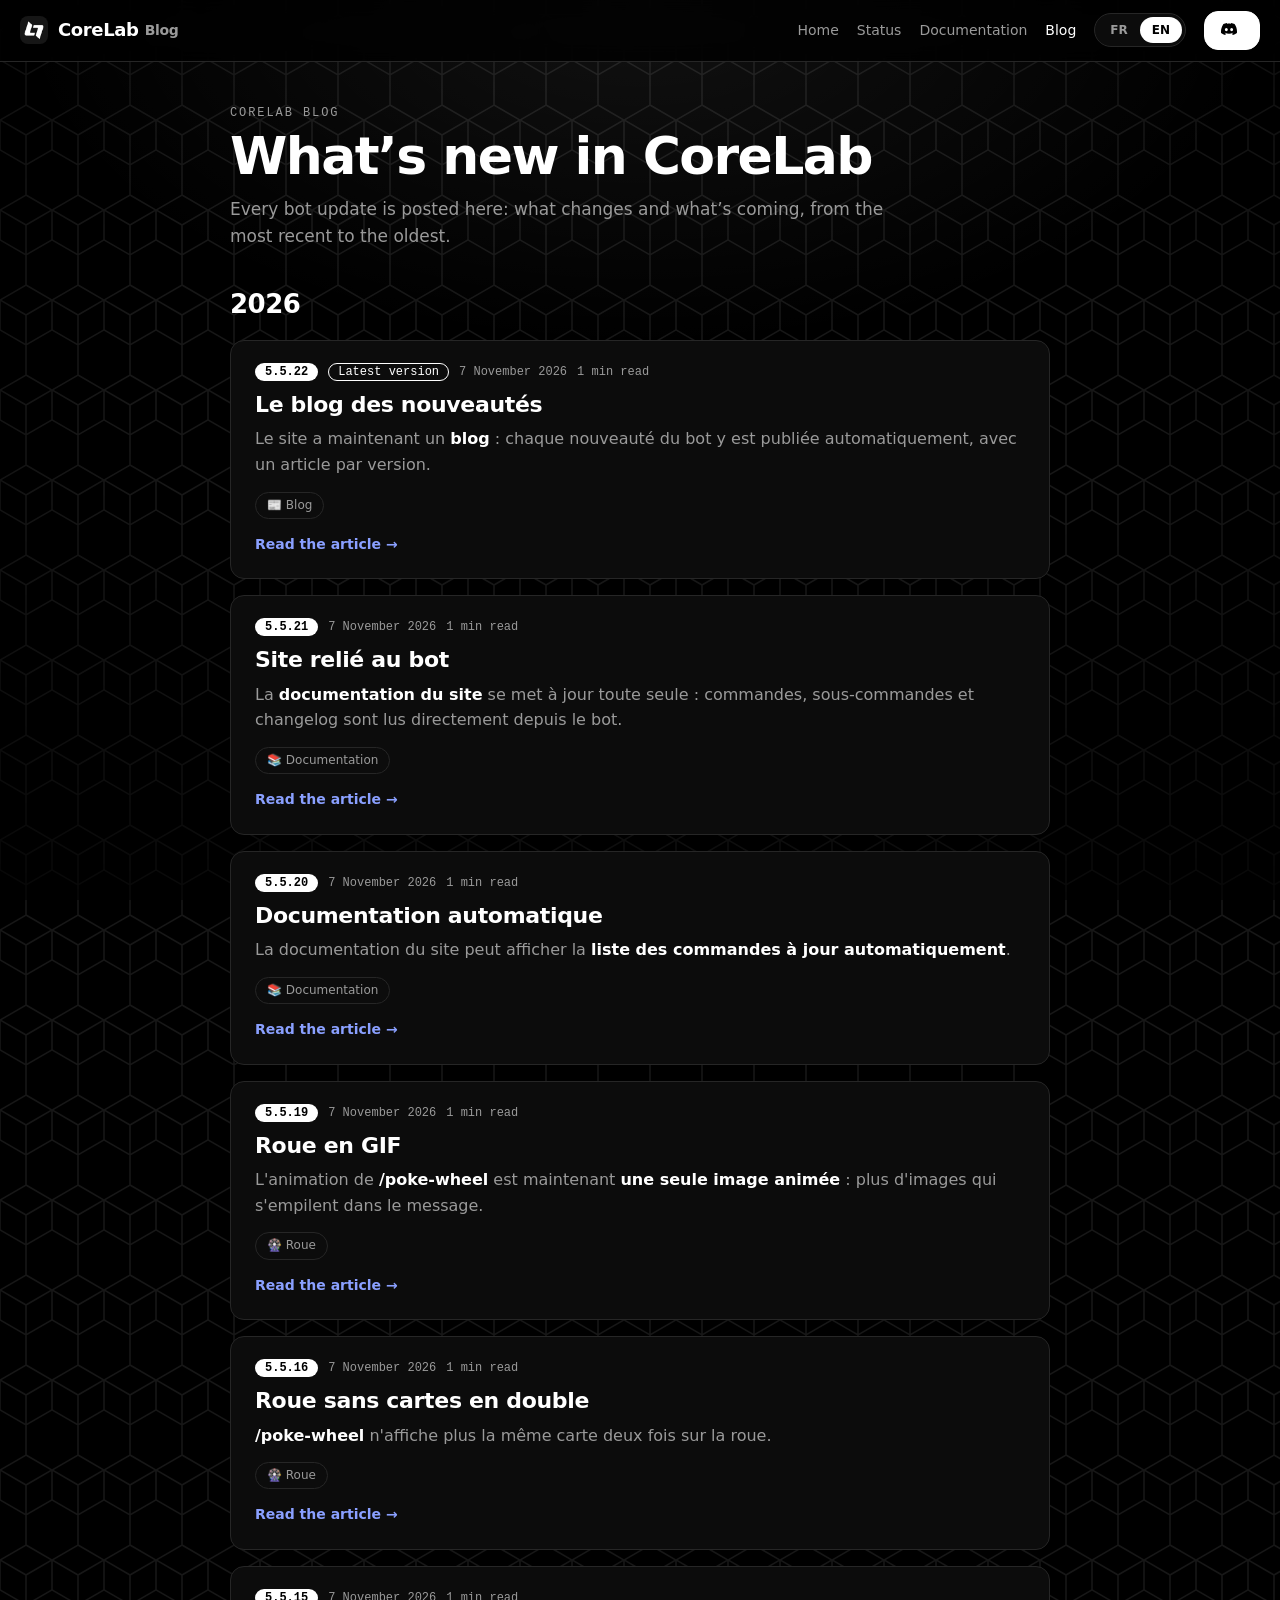
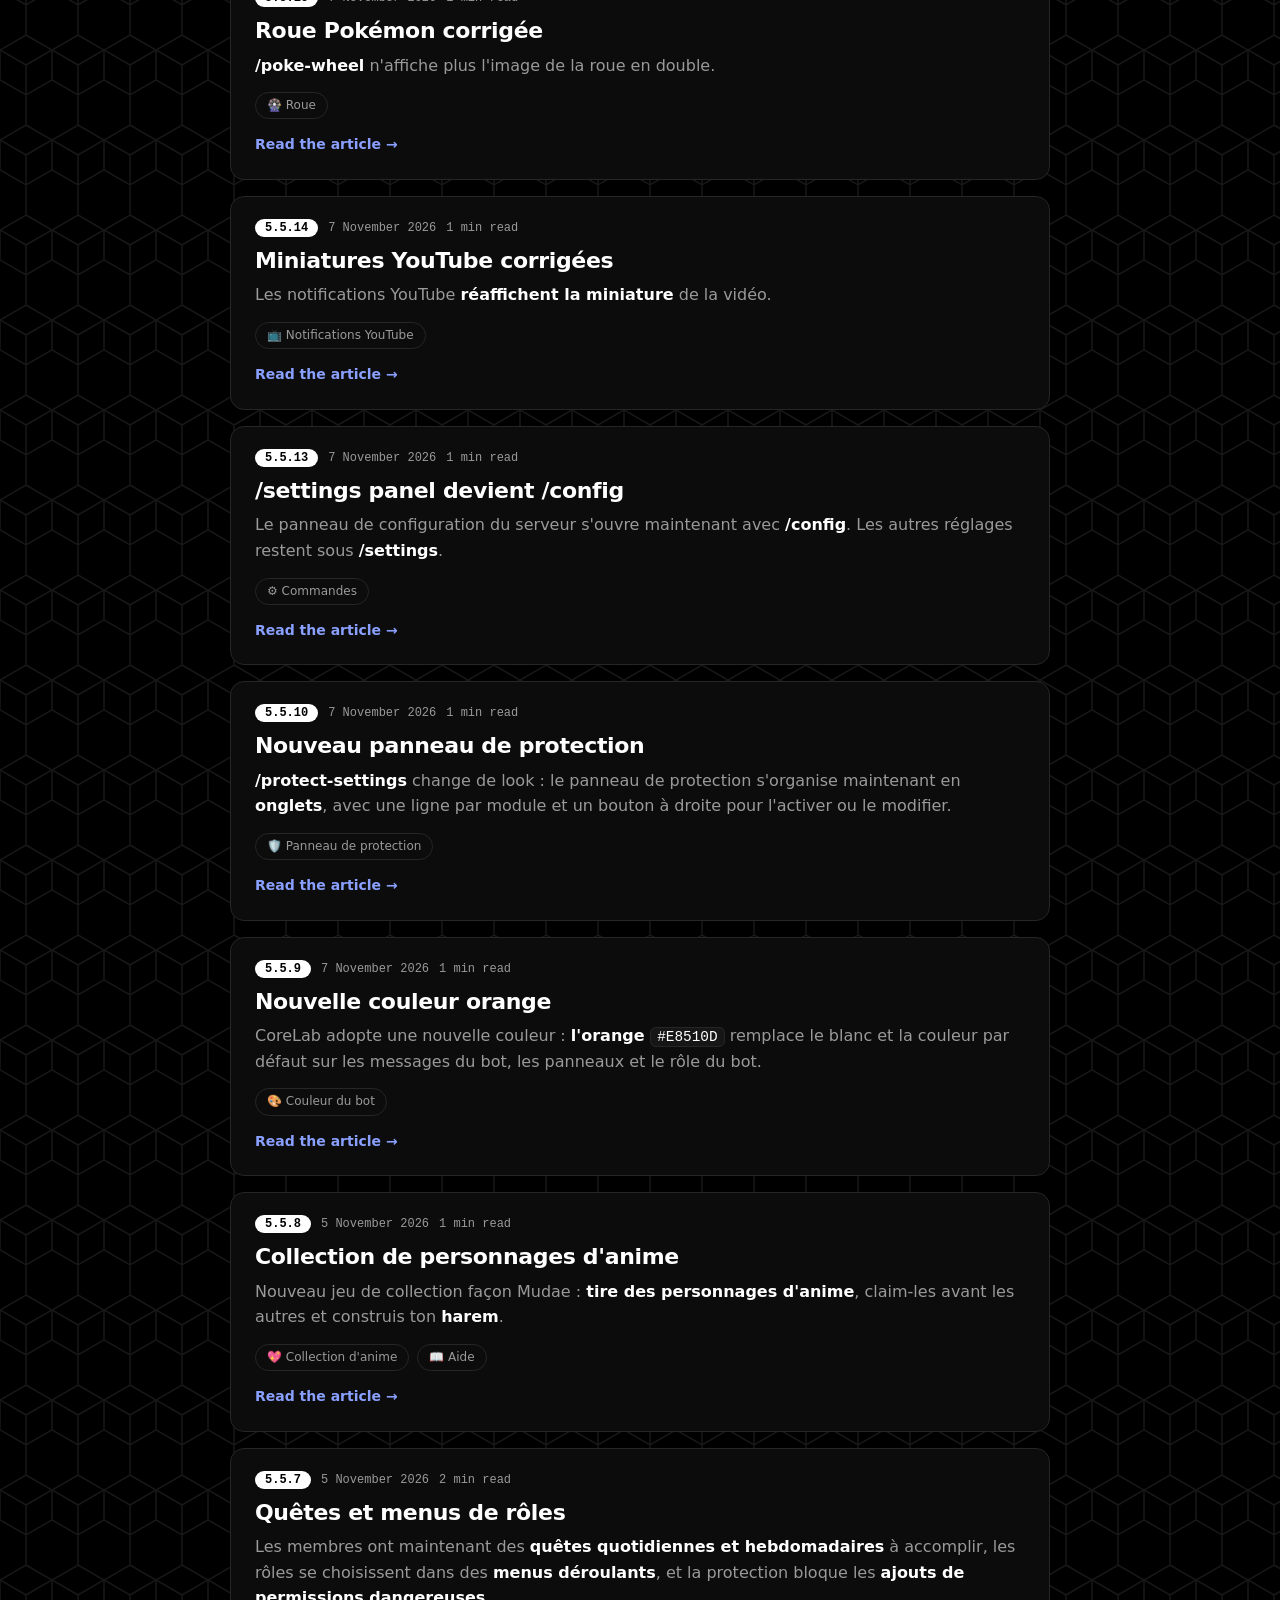
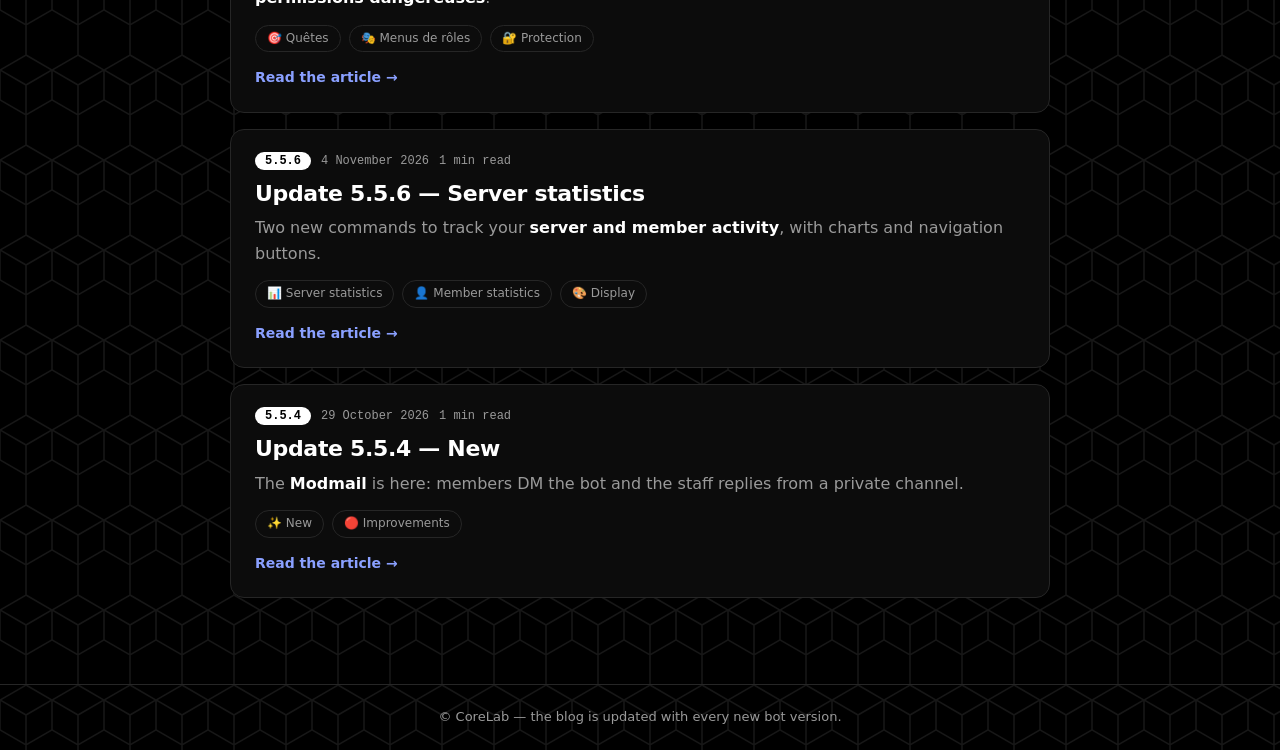
==== blog.html @ 4f384c13 "ajout du logo bratony" ====
<!DOCTYPE html>
<html lang="fr">
<head>
<meta charset="utf-8">
<meta name="viewport" content="width=device-width, initial-scale=1, viewport-fit=cover">
<link rel="icon" type="image/png" href="[data-uri]">
<title>CoreLab Blog</title>
<style>


:root{--ac:#8aa0ff;--fg:#fff;--mut:#9a9a9a;--card:#0c0c0c;--bd:#262626;--r:14px;--f:system-ui,-apple-system,"Segoe UI",Roboto,sans-serif;--m:ui-monospace,Menlo,Consolas,monospace;box-sizing:border-box;padding-top:env(safe-area-inset-top,0px);padding-bottom:env(safe-area-inset-bottom,0px)}
html{scroll-padding-top:80px;scroll-behavior:smooth}
*,*::before,*::after{box-sizing:inherit}
body{margin:0;color:var(--fg);font-family:var(--f);line-height:1.6;min-height:100vh;background-color:#000;background-image:url("data:image/svg+xml,%3Csvg xmlns='http://www.w3.org/2000/svg' width='34.64' height='60' viewBox='0 0 34.64 60'%3E%3Cpath d='M17.32 10L34.64 20V40L17.32 50L0 40V20ZM17.32 30V50M17.32 30L0 20M17.32 30L34.64 20M17.32 0V10M17.32 50V60' fill='none' stroke='white' stroke-opacity='.09' stroke-width='1'/%3E%3C/svg%3E");background-size:52px 90px;animation:up 8s linear infinite}
@keyframes up{to{background-position:0 -90px}}
@media(prefers-reduced-motion:reduce){body{animation:none}}
body::before{content:"";position:fixed;inset:0;z-index:-1;pointer-events:none;background:radial-gradient(ellipse 70% 55% at 50% 0%,rgba(255,255,255,.07),transparent 70%),radial-gradient(ellipse 120% 90% at 50% 40%,transparent 35%,#000 100%)}
a{color:inherit;text-decoration:none}
.top{position:sticky;top:0;z-index:50;background:rgba(0,0,0,.82);-webkit-backdrop-filter:blur(10px);backdrop-filter:blur(10px);border-bottom:1px solid var(--bd)}
.tin{max-width:1440px;margin:0 auto;padding:11px 20px;display:flex;align-items:center;gap:14px}
.burger{display:none;border:1px solid var(--bd);background:var(--card);color:var(--fg);border-radius:10px;width:38px;height:38px;font-size:18px;cursor:pointer}
.logo{display:flex;align-items:center;font-weight:800;font-size:18px;letter-spacing:-.02em;white-space:nowrap}.logo img{width:28px;height:28px;border-radius:8px;margin-right:10px}.logo small{color:var(--mut);font-weight:600;margin-left:6px;font-size:14px}
.sbtn{flex:1;max-width:400px;display:flex;align-items:center;gap:10px;padding:9px 14px;border:1px solid var(--bd);border-radius:var(--r);background:var(--card);color:var(--mut);font:14px var(--f);cursor:pointer;text-align:left}
.sbtn kbd{margin-left:auto;font:11px var(--m);border:1px solid var(--bd);border-radius:6px;padding:1px 6px}
.tl{display:flex;gap:18px;font-size:14px;color:var(--mut);margin-left:auto;align-items:center}.tl a:hover{color:var(--fg)}
.lang{display:flex;border:1px solid var(--bd);border-radius:999px;padding:3px;background:var(--card)}
.lang button{border:0;background:transparent;color:var(--mut);font:600 12px var(--f);padding:6px 12px;border-radius:999px;cursor:pointer}.lang button.on{background:var(--fg);color:#000}
.btn{display:inline-block;padding:8px 16px;border-radius:var(--r);border:1px solid var(--fg);background:var(--fg);color:#000;font-weight:600;font-size:13px;white-space:nowrap}.btn:hover{color:#000}.btn svg{width:16px;height:16px;vertical-align:-3px;margin-right:6px}

.wrap{max-width:860px;margin:0 auto;padding:44px 20px 70px}
.pg{display:grid;grid-template-columns:250px minmax(0,1fr) 230px;gap:44px;max-width:1280px;margin:0 auto;padding:40px 24px 80px;align-items:start}
.eyebrow{font:12px var(--m);letter-spacing:.16em;text-transform:uppercase;color:var(--mut)}
h1{font-size:clamp(34px,6vw,52px);letter-spacing:-.03em;line-height:1.08;margin:8px 0 12px}
.lead{color:var(--mut);font-size:17px;max-width:680px;margin:0 0 30px}
.yr{font-size:26px;letter-spacing:-.02em;margin:34px 0 14px}
.post{display:block;border:1px solid var(--bd);background:var(--card);border-radius:var(--r);padding:22px 24px;margin:0 0 16px;transition:border-color .15s,transform .15s}
.post:hover{border-color:#4a4a4a;transform:translateY(-2px)}
.meta{display:flex;flex-wrap:wrap;gap:10px;align-items:center;font:12px var(--m);color:var(--mut);margin:0 0 10px}
.ver{color:#000;background:var(--fg);border-radius:999px;padding:2px 10px;font-weight:700}
.vt{border:1px solid var(--fg);border-radius:999px;padding:1px 9px;color:var(--fg)}
.post h2{margin:0 0 8px;font-size:22px;letter-spacing:-.015em;line-height:1.25}
.post p{margin:0;color:var(--mut)}
.post p b{color:var(--fg)}
.chips{display:flex;flex-wrap:wrap;gap:8px;margin:14px 0 0}
.chip{font-size:12px;border:1px solid var(--bd);border-radius:999px;padding:3px 11px;color:var(--mut)}
.more{display:inline-block;margin-top:14px;font-weight:600;font-size:14px;color:var(--ac)}
code{font:.9em var(--m);background:#161616;border:1px solid var(--bd);border-radius:6px;padding:1px 6px}
/* ----- barre latérale gauche (liste des articles) ----- */
.side,.toc{position:sticky;top:84px;max-height:calc(100vh - 100px);overflow:auto;scrollbar-width:thin}
.side h3{font-size:24px;letter-spacing:-.02em;margin:0 0 22px}
.side h3 a:hover{color:var(--ac)}
.side h4{font-size:20px;letter-spacing:-.02em;margin:0 0 12px}
.side a.it{display:block;padding:7px 0;color:#d4d4d4;font-size:15px;line-height:1.4}
.side a.it:hover{color:var(--ac)}
.side a.it.on{color:var(--ac)}
.side h4:not(:first-of-type){margin-top:22px}
/* ----- article ----- */
.art{min-width:0}
.back{display:inline-block;margin:0 0 18px;color:var(--mut);font-size:14px}.back:hover{color:var(--fg)}
.art h1{font-size:clamp(30px,4.6vw,46px);line-height:1.1;margin:0 0 18px}
.info{color:var(--mut);font-size:14px;margin:0 0 22px;display:flex;flex-wrap:wrap;gap:10px;align-items:center}
.info .vt,.info .ver{font:12px var(--m)}
.auth{display:flex;flex-wrap:wrap;gap:12px 44px;margin:0 0 26px}
.au{display:flex;align-items:center;gap:12px}
.av{width:58px;height:58px;border-radius:50%;flex:none;display:grid;place-items:center;background:#161616;border:1px solid var(--bd);font-weight:800;font-size:22px;overflow:hidden}
.av img{width:100%;height:100%;object-fit:cover}
.au b{display:block;color:var(--ac);font-size:18px;line-height:1.2}
.au small{color:#d4d4d4;font-size:14px}
.sum{color:#d4d4d4;font-size:17px;margin:0 0 26px}
.sum b,.art li b{color:var(--fg)}
.hero{position:relative;border-radius:var(--r);overflow:hidden;border:1px solid var(--bd);margin:0 0 10px;padding:46px 20px 34px;text-align:center;
background:radial-gradient(ellipse 70% 90% at 50% 0%,rgba(255,255,255,.10),transparent 70%),#050505}
.hero::before{content:"";position:absolute;inset:0;opacity:.9;pointer-events:none;background-image:url("data:image/svg+xml,%3Csvg xmlns='http://www.w3.org/2000/svg' width='34.64' height='60' viewBox='0 0 34.64 60'%3E%3Cpath d='M17.32 10L34.64 20V40L17.32 50L0 40V20ZM17.32 30V50M17.32 30L0 20M17.32 30L34.64 20M17.32 0V10M17.32 50V60' fill='none' stroke='white' stroke-opacity='.08' stroke-width='1'/%3E%3C/svg%3E");background-size:52px 90px}
.hero>*{position:relative}
.hero img{width:64px;height:64px;border-radius:18px;margin:0 auto 12px;display:block}
.hero .hn{font-size:clamp(34px,7vw,64px);font-weight:900;letter-spacing:-.04em;line-height:1}
.hero .hv{display:inline-block;margin-top:14px;background:var(--fg);color:#000;border-radius:999px;padding:6px 22px;font-weight:900;letter-spacing:.14em;font-size:clamp(13px,2.4vw,20px);text-transform:uppercase}
.hero .hs{display:flex;flex-wrap:wrap;justify-content:center;gap:12px;margin-top:26px}
.hero .hs span{width:54px;height:54px;border-radius:16px;display:grid;place-items:center;font-size:24px;background:rgba(255,255,255,.06);border:1px solid var(--bd);box-shadow:0 6px 18px rgba(0,0,0,.5)}
.art h2{font-size:clamp(24px,3.4vw,32px);letter-spacing:-.025em;line-height:1.2;margin:46px 0 16px}
.art ul{padding-left:22px;margin:0}
.art li{margin:0 0 12px;color:#d4d4d4;padding-left:4px}
.art li::marker{color:var(--ac)}
.tg{display:inline-block;font:700 11px var(--m);letter-spacing:.04em;text-transform:uppercase;border-radius:6px;padding:1px 7px;margin-right:8px;vertical-align:1px;border:1px solid}
.tg.add{color:#4ade80;border-color:rgba(74,222,128,.4);background:rgba(74,222,128,.08)}
.tg.chg{color:#7aa7ff;border-color:rgba(122,167,255,.4);background:rgba(122,167,255,.08)}
.tg.fix{color:#c4a1ff;border-color:rgba(196,161,255,.4);background:rgba(196,161,255,.08)}
.tg.warn{color:#fbbf24;border-color:rgba(251,191,36,.4);background:rgba(251,191,36,.08)}
.tg.info{color:#9a9a9a;border-color:#3a3a3a;background:rgba(255,255,255,.04)}
/* ----- sommaire droite ----- */
.toc{border-left:1px solid var(--bd);padding-left:18px}
.toc small{display:block;font:11px var(--m);letter-spacing:.14em;text-transform:uppercase;color:var(--mut);margin:0 0 12px}
.toc a{display:block;padding:7px 0;font-size:14px;line-height:1.4;color:#d4d4d4}
.toc a:hover,.toc a.on{color:var(--ac)}
.nav2{display:flex;justify-content:space-between;gap:14px;margin-top:44px;flex-wrap:wrap}
.nav2 a{border:1px solid var(--bd);background:var(--card);border-radius:var(--r);padding:12px 16px;font-size:14px;max-width:48%}
.nav2 a:hover{border-color:#4a4a4a}.nav2 small{display:block;color:var(--mut);font:11px var(--m);text-transform:uppercase;letter-spacing:.1em}
.note{border:1px solid var(--bd);border-radius:var(--r);padding:16px;color:var(--mut)}
footer{border-top:1px solid var(--bd);padding:22px 20px;text-align:center;color:var(--mut);font-size:13px}
@media(max-width:1150px){.pg{grid-template-columns:230px minmax(0,1fr);gap:34px}.toc{display:none}}
@media(max-width:860px){.pg{grid-template-columns:minmax(0,1fr);padding-top:28px}.side{display:none}.auth{gap:12px 28px}}
@media(max-width:700px){.tl a.nl{display:none}.nav2 a{max-width:100%}}
</style>
</head>
<body>
<header class="top"><div class="tin">
<a class="logo" href="index.html"><img src="[data-uri]" alt="">CoreLab<small>Blog</small></a>
<div class="tl"><a class="nl" href="index.html" data-u="home"></a><a class="nl" href="status.html" data-u="status"></a><a class="nl" href="docs.html" data-u="docs"></a><a class="nl on" href="blog.html" data-u="blog" style="color:var(--fg)"></a>
<div class="lang" role="group" aria-label="Langue"><button data-l="fr">FR</button><button data-l="en">EN</button></div>
<a class="btn" href="https://discord.com/oauth2/authorize?client_id=1403513450273177772&scope=bot%20applications.commands&permissions=8" target="_blank" rel="noopener"><svg viewBox="0 0 24 24" fill="currentColor" aria-hidden="true"><path d="M20.317 4.3698a19.7913 19.7913 0 00-4.8851-1.5152.0741.0741 0 00-.0785.0371c-.211.3753-.4447.8648-.6083 1.2495-1.8447-.2762-3.68-.2762-5.4868 0-.1636-.3933-.4058-.8742-.6177-1.2495a.077.077 0 00-.0785-.037 19.7363 19.7363 0 00-4.8852 1.515.0699.0699 0 00-.0321.0277C.5334 9.0458-.319 13.5799.0992 18.0578a.0824.0824 0 00.0312.0561c2.0528 1.5076 4.0413 2.4228 5.9929 3.0294a.0777.0777 0 00.0842-.0276c.4616-.6304.8731-1.2952 1.226-1.9942a.076.076 0 00-.0416-.1057c-.6528-.2476-1.2743-.5495-1.8722-.8923a.077.077 0 01-.0076-.1277c.1258-.0943.2517-.1923.3718-.2914a.0743.0743 0 01.0776-.0105c3.9278 1.7933 8.18 1.7933 12.0614 0a.0739.0739 0 01.0785.0095c.1202.099.246.1981.3728.2924a.077.077 0 01-.0066.1276 12.2986 12.2986 0 01-1.873.8914.0766.0766 0 00-.0407.1067c.3604.698.7719 1.3628 1.225 1.9932a.076.076 0 00.0842.0286c1.961-.6067 3.9495-1.5219 6.0023-3.0294a.077.077 0 00.0313-.0552c.5004-5.177-.8382-9.6739-3.5485-13.6604a.061.061 0 00-.0312-.0286zM8.02 15.3312c-1.1825 0-2.1569-1.0857-2.1569-2.419 0-1.3332.9555-2.4189 2.157-2.4189 1.2108 0 2.1757 1.0952 2.1568 2.419 0 1.3332-.9555 2.4189-2.1569 2.4189zm7.9748 0c-1.1825 0-2.1569-1.0857-2.1569-2.419 0-1.3332.9554-2.4189 2.1569-2.4189 1.2108 0 2.1757 1.0952 2.1568 2.419 0 1.3332-.946 2.4189-2.1568 2.4189Z"/></svg><span data-u="invite"></span></a>
</div></div></header>
<main class="wrap" id="main"></main>
<footer><span data-u="f1"></span></footer>
<script>
var BOT_API="https://corelab-bot.onrender.com";
var U={
fr:{home:"Accueil",status:"Statut",docs:"Documentation",blog:"Blog",eyebrow:"Blog CoreLab",h1:"Les nouveautés de CoreLab",lead:"Chaque mise à jour du bot est publiée ici : ce qui change, ce qui arrive, de la plus récente à la plus ancienne.",latest:"Dernière version",read:"Lire l’article →",back:"← Tous les articles",prev:"Article précédent",next:"Article suivant",load:"Chargement…",err:"Impossible de charger les articles pour le moment. Réessaie dans un instant.",empty:"Aucun article pour le moment.",upd:"Mise à jour",f1:"© CoreLab — le blog se met à jour à chaque nouvelle version du bot."},
en:{home:"Home",status:"Status",docs:"Documentation",blog:"Blog",eyebrow:"CoreLab blog",h1:"What’s new in CoreLab",lead:"Every bot update is posted here: what changes and what’s coming, from the most recent to the oldest.",latest:"Latest version",read:"Read the article →",back:"← All articles",prev:"Previous article",next:"Next article",load:"Loading…",err:"Unable to load the articles right now. Please try again shortly.",empty:"No articles yet.",upd:"Update",f1:"© CoreLab — the blog is updated with every new bot version."}
};
Object.assign(U.fr,{blogt:"Blog",toc:"Sur cette page",rd1:"minute de lecture",rdn:"minutes de lecture",tg:{"+":"Nouveau","~":"Amélioré","-":"Corrigé","!":"Attention","i":"Info"}});
Object.assign(U.en,{blogt:"Blog",toc:"On this page",rd1:"min read",rdn:"min read",tg:{"+":"New","~":"Improved","-":"Fixed","!":"Heads-up","i":"Info"}});
/* Auteur par défaut : modifie ici, ou ajoute "auteurs":[{"nom":"…","role":"…","avatar":"url"}] dans une entrée d'update.json */
var AUTH=[{nom:"Bratony",avatar:"bratony.jpg",role:{fr:"Développeur principal",en:"Lead developer"}}];
var L="fr";
try{L=localStorage.getItem("cd_lang")||((navigator.language||"fr").slice(0,2)==="fr"?"fr":"en")}catch(e){L=(navigator.language||"fr").slice(0,2)==="fr"?"fr":"en"}
var LOCAL=[],FROMBOT=[],POSTS=[],STATE="load";
function esc(s){return String(s==null?"":s).replace(/&/g,"&amp;").replace(/</g,"&lt;").replace(/>/g,"&gt;").replace(/"/g,"&quot;")}
function fmt(t){return esc(t).replace(/\*\*([^*]+)\*\*/g,"<b>$1</b>").replace(/`([^`]+)`/g,"<code>$1</code>")}
var TAGC={"+":"add","~":"chg","-":"fix","!":"warn","i":"info"};
function vid(v){return "v"+String(v).trim().replace(/[^0-9A-Za-z]+/g,"-")}
function cmpV(a,b){var x=String(a).trim().split("."),y=String(b).trim().split(".");for(var i=0;i<Math.max(x.length,y.length);i++){var d=(parseInt(y[i],10)||0)-(parseInt(x[i],10)||0);if(d)return d}return 0}
/* format du bot (sections/items) -> format commun (modifications) */
function norm(j){var a=Array.isArray(j)?j:(j&&Array.isArray(j.entries)?j.entries:(j&&Array.isArray(j.releases)?j.releases:[]));
var T={add:"+",change:"~",warn:"!",info:"i"};
return a.filter(function(r){return r&&r.version!==undefined}).map(function(r){
if(Array.isArray(r.sections)&&!r.modifications){var m={};r.sections.forEach(function(s){var k=s.title||"";m[k]=(m[k]||[]).concat((s.items||[]).map(function(i){return "["+(T[i.type]||"~")+"] "+i.text}))});r=Object.assign({},r,{modifications:m})}return r})}
function merge(){var seen={},out=[];FROMBOT.concat(LOCAL).forEach(function(r){var v=String(r.version).trim();if(!seen[v]){seen[v]=1;out.push(r)}});return out.sort(function(a,b){return cmpV(a.version,b.version)})}
function pick(x){if(x&&typeof x==="object"&&!Array.isArray(x))return x[L]||x.fr||x.en||"";return x}
function titleOf(r){var t=String(r.titre||r.title||"").replace(/^\s*[\u{1F4CC}\u{1F4E2}\u{1F4F0}]\uFE0F?\s*/u,"").replace(/^CoreLab\s*[—-]\s*/i,"").replace(/\s*\(\d+(\.\d+)+\)\s*$/,"").trim();
if(t)return t;var s=sections(r)[0];return (U[L].upd+" "+String(r.version).trim())+(s&&s.t?" — "+s.t.replace(/^[^\wÀ-ÿ]+/,""):"")}
function sections(r){var m=(L==="en"&&(r.modifications_en||r.changes_en))||r.modifications||r.changes||{};if(Array.isArray(m))m={"":m};
return Object.keys(m).map(function(k){return {t:k,l:(Array.isArray(m[k])?m[k]:[m[k]]).map(pick).filter(Boolean)}}).filter(function(x){return x.l.length})}
function dateOf(r){if(!r.date)return "";var d=new Date(String(r.date).slice(0,10)+"T12:00:00");return isNaN(d)?"":d.toLocaleDateString(L==="fr"?"fr-FR":"en-GB",{day:"numeric",month:"long",year:"numeric"})}
function introOf(r){return (L==="en"&&r.intro_en)?r.intro_en:(r.intro||"")}
var EM="\\p{Extended_Pictographic}\\uFE0F?(?:\\u200D\\p{Extended_Pictographic}\\uFE0F?)*";
function emo(t){var m=String(t).match(new RegExp("^\\s*("+EM+")","u"));return m?m[1]:""}
function yearOf(r){var d=String(r.date||"").slice(0,4);return /^\d{4}$/.test(d)?d:"—"}
function readT(r){var w=(introOf(r)+" "+sections(r).map(function(s){return s.t+" "+s.l.join(" ")}).join(" ")).split(/\s+/).length,n=Math.max(1,Math.round(w/180)),u=U[L];return n+" "+(n>1?u.rdn:u.rd1)}
function authHtml(r){var a=(Array.isArray(r.auteurs)&&r.auteurs.length)?r.auteurs:AUTH,h='<div class="auth">';
a.forEach(function(x){var n=x.nom||x.name||"",ro=pick(x.role)||"",av=x.avatar?'<img src="'+esc(x.avatar)+'" alt="">':esc(n.charAt(0).toUpperCase());
h+='<div class="au"><div class="av">'+av+'</div><div><b>'+esc(n)+'</b><small>'+esc(ro)+'</small></div></div>'});return h+'</div>'}
function sideHtml(cur){var u=U[L],h='<aside class="side"><h3><a href="#">'+u.blogt+'</a></h3>',y="";
POSTS.forEach(function(r,i){var yy=yearOf(r);if(yy!==y){y=yy;h+='<h4>'+yy+'</h4>'}
h+='<a class="it'+(i===cur?' on':'')+'" href="#'+vid(r.version)+'">'+esc(titleOf(r))+' ('+esc(String(r.version).trim())+')</a>'});return h+'</aside>'}
function heroHtml(r,secs){var u=U[L],h='<div class="hero"><img src="logo.png" alt=""><div class="hn">CoreLab</div><div class="hv">'+u.upd+' '+esc(String(r.version).trim())+'</div>',e=secs.map(function(s){return emo(s.t)}).filter(Boolean);
if(e.length){h+='<div class="hs">';e.forEach(function(x){h+='<span>'+x+'</span>'});h+='</div>'}return h+'</div>'}
function itemHtml(x){var u=U[L];x=String(x).trim();var m=x.match(/^\[(.)\]\s*/),tag="";
if(m){x=x.slice(m[0].length);var k=TAGC[m[1]];if(k)tag='<span class="tg '+k+'">'+esc(u.tg[m[1]])+'</span>'}return '<li>'+tag+fmt(x)+'</li>'}
function infoHtml(r,i){var u=U[L],ds=dateOf(r);return '<div class="info">'+(ds?'<time>'+ds+'</time><span>·</span>':'')+'<span>'+readT(r)+'</span>'+(i===0?'<span class="vt">'+u.latest+'</span>':'')+'</div>'}
function listHtml(){var u=U[L],h='<div class="eyebrow">'+u.eyebrow+'</div><h1>'+u.h1+'</h1><p class="lead">'+u.lead+'</p>';
if(STATE==="load"&&!POSTS.length)return h+'<div class="note">'+u.load+'</div>';
if(!POSTS.length)return h+'<div class="note">'+(STATE==="err"?u.err:u.empty)+'</div>';
var y="";POSTS.forEach(function(r,i){var secs=sections(r),yy=yearOf(r);if(yy!==y){y=yy;h+='<h2 class="yr">'+yy+'</h2>'}
h+='<a class="post" href="#'+vid(r.version)+'"><div class="meta"><span class="ver">'+esc(String(r.version).trim())+'</span>'+(i===0?'<span class="vt">'+u.latest+'</span>':'')+(dateOf(r)?'<time>'+dateOf(r)+'</time>':'')+'<span>'+readT(r)+'</span></div><h2>'+esc(titleOf(r))+'</h2>';
if(introOf(r))h+='<p>'+fmt(introOf(r))+'</p>';
if(secs.length){h+='<div class="chips">';secs.forEach(function(s){if(s.t)h+='<span class="chip">'+esc(s.t)+'</span>'});h+='</div>'}
h+='<span class="more">'+u.read+'</span></a>'});return h}
function postHtml(i){var u=U[L],r=POSTS[i],secs=sections(r);
var h=sideHtml(i)+'<article class="art"><a class="back" href="#">'+u.back+'</a><h1>'+esc(titleOf(r))+'</h1>'+infoHtml(r,i)+authHtml(r);
if(introOf(r))h+='<p class="sum">'+fmt(introOf(r))+'</p>';
h+=heroHtml(r,secs);
secs.forEach(function(sec,k){if(sec.t)h+='<h2 id="s'+k+'">'+esc(sec.t)+'</h2>';h+='<ul>'+sec.l.map(itemHtml).join('')+'</ul>'});
h+='<div class="nav2">';var nx=POSTS[i-1],pv=POSTS[i+1];
h+=pv?'<a href="#'+vid(pv.version)+'"><small>'+u.prev+'</small>'+esc(titleOf(pv))+'</a>':'<span></span>';
h+=nx?'<a href="#'+vid(nx.version)+'" style="text-align:right"><small>'+u.next+'</small>'+esc(titleOf(nx))+'</a>':'<span></span>';
h+='</div></article>';
var t=secs.map(function(s,k){return s.t?'<a href="#" data-s="s'+k+'"'+(k===0?' class="on"':'')+'>'+esc(s.t)+'</a>':''}).join('');
if(t)h+='<nav class="toc"><small>'+u.toc+'</small>'+t+'</nav>';return h}
var IO=null;
function spy(){if(IO){IO.disconnect();IO=null}var hs=document.querySelectorAll(".art h2[id]");if(!hs.length||!window.IntersectionObserver)return;
IO=new IntersectionObserver(function(es){es.forEach(function(e){if(e.isIntersecting)document.querySelectorAll(".toc a").forEach(function(a){a.classList.toggle("on",a.dataset.s===e.target.id)})})},{rootMargin:"-90px 0px -70% 0px"});
hs.forEach(function(h){IO.observe(h)})}
document.addEventListener("click",function(e){var a=e.target.closest&&e.target.closest(".toc a[data-s]");if(!a)return;e.preventDefault();var t=document.getElementById(a.dataset.s);if(t)t.scrollIntoView({behavior:"smooth",block:"start"})});
function render(){var u=U[L];document.documentElement.lang=L;document.title="CoreLab — "+u.blog;
document.querySelectorAll("[data-u]").forEach(function(e){e.textContent=u[e.dataset.u]});
document.querySelectorAll(".lang button").forEach(function(b){b.classList.toggle("on",b.dataset.l===L)});
var id=(location.hash||"").slice(1),idx=-1;POSTS.forEach(function(r,i){if(vid(r.version)===id)idx=i});
var m=document.getElementById("main");
if(idx>=0){m.className="pg";m.innerHTML=postHtml(idx);document.title="CoreLab — "+titleOf(POSTS[idx]);spy()}else{m.className="wrap";m.innerHTML=listHtml();if(IO){IO.disconnect();IO=null}}
try{localStorage.setItem("cd_lang",L)}catch(e){}}
function getJ(path){return new Promise(function(ok,ko){var t=setTimeout(function(){ko(0)},15000);fetch(BOT_API+path,{cache:"no-store"}).then(function(r){if(!r.ok)throw 0;return r.json()}).then(function(j){clearTimeout(t);ok(j)}).catch(function(e){clearTimeout(t);ko(e)})})}
function load(){
fetch("changelog.json?t="+Date.now(),{cache:"no-store"}).then(function(r){if(!r.ok)throw 0;return r.json()}).then(function(j){LOCAL=norm(j);POSTS=merge();STATE="ok";render()}).catch(function(){if(!POSTS.length){STATE="err";render()}});
getJ("/changelog").then(function(j){FROMBOT=norm(j);if(FROMBOT.length){POSTS=merge();STATE="ok";render()}}).catch(function(){})}
document.querySelectorAll(".lang button").forEach(function(b){b.addEventListener("click",function(){L=b.dataset.l;render()})});
window.addEventListener("hashchange",function(){render();window.scrollTo(0,0)});
render();load();
</script>
</body>
</html>
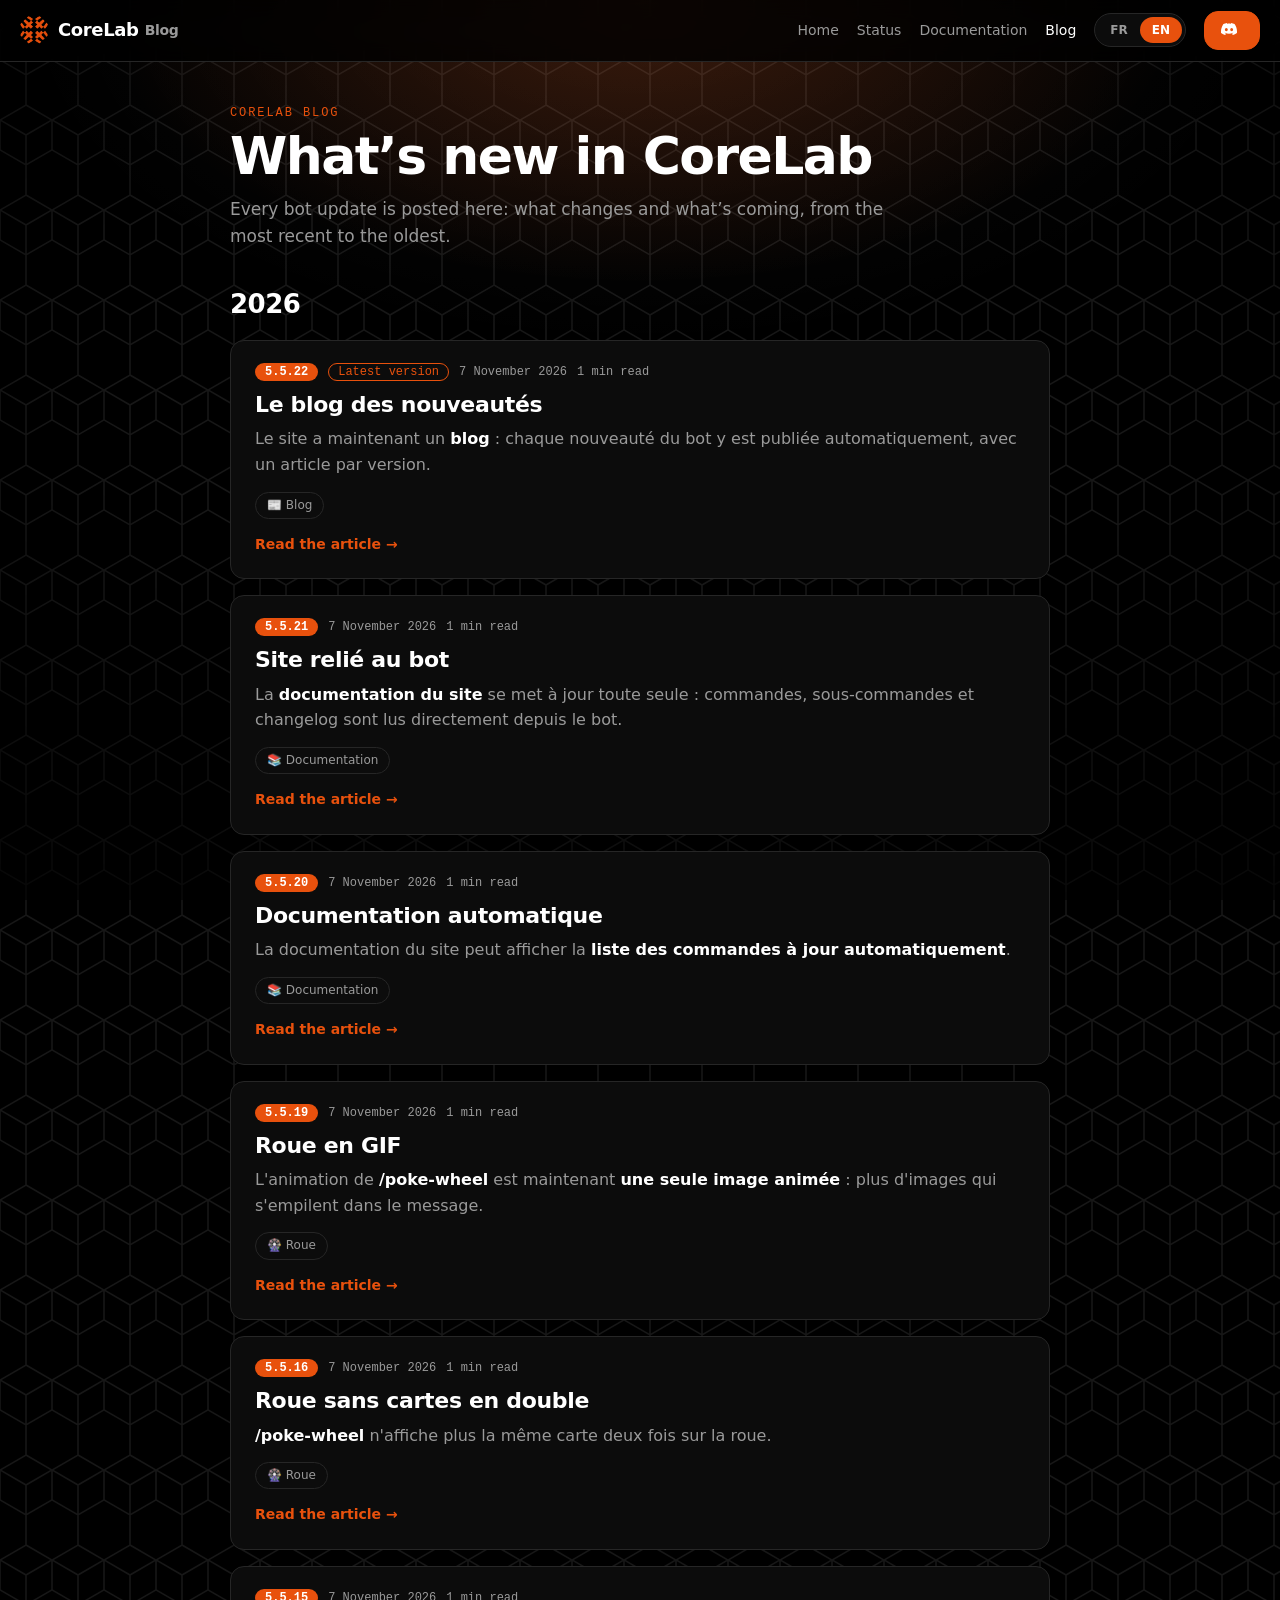
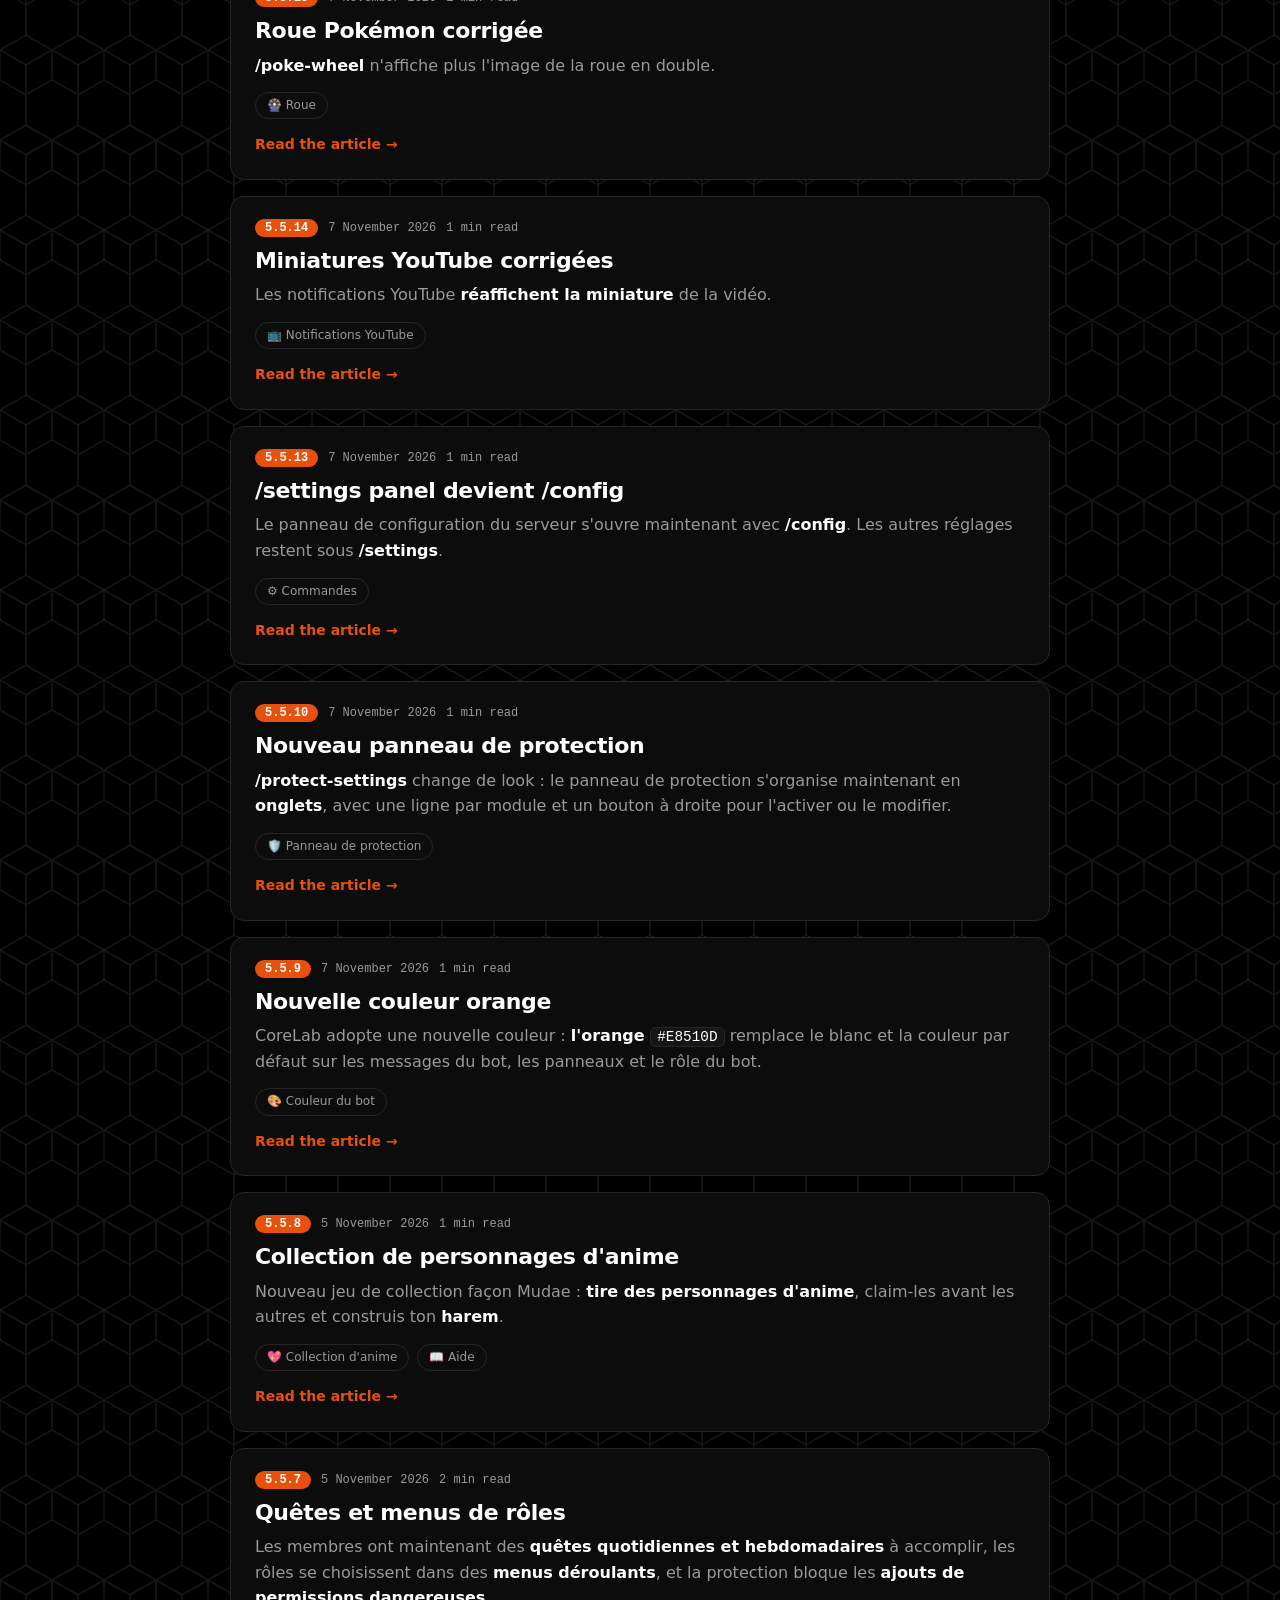
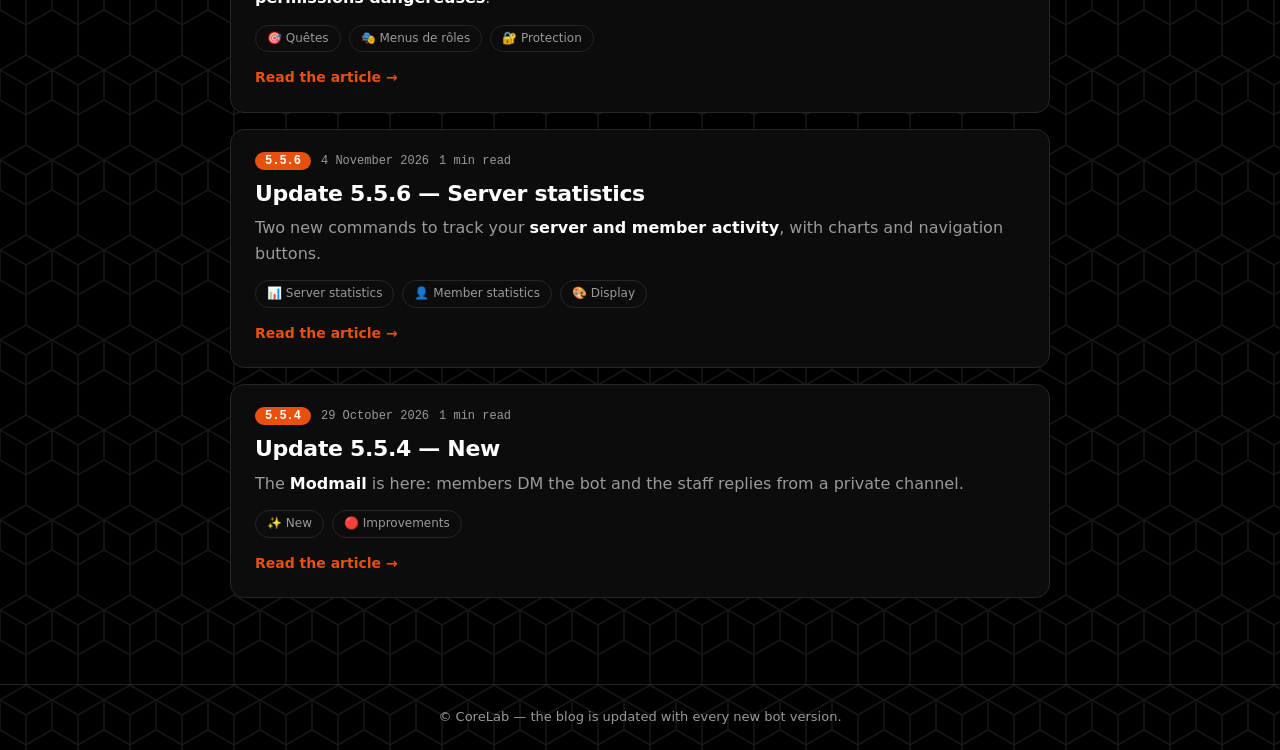
==== commit 76bc0050: "cchangement de look du site" ====
--- a/blog.html
+++ b/blog.html
@@ -3,12 +3,12 @@
 <head>
 <meta charset="utf-8">
 <meta name="viewport" content="width=device-width, initial-scale=1, viewport-fit=cover">
-<link rel="icon" type="image/png" href="[data-uri]">
+<link rel="icon" type="image/png" href="[data-uri]">
 <title>CoreLab Blog</title>
 <style>
 
 
-:root{--ac:#8aa0ff;--fg:#fff;--mut:#9a9a9a;--card:#0c0c0c;--bd:#262626;--r:14px;--f:system-ui,-apple-system,"Segoe UI",Roboto,sans-serif;--m:ui-monospace,Menlo,Consolas,monospace;box-sizing:border-box;padding-top:env(safe-area-inset-top,0px);padding-bottom:env(safe-area-inset-bottom,0px)}
+:root{--ac:#e8510d;--fg:#fff;--mut:#9a9a9a;--card:#0c0c0c;--bd:#262626;--r:14px;--f:system-ui,-apple-system,"Segoe UI",Roboto,sans-serif;--m:ui-monospace,Menlo,Consolas,monospace;box-sizing:border-box;padding-top:env(safe-area-inset-top,0px);padding-bottom:env(safe-area-inset-bottom,0px)}
 html{scroll-padding-top:80px;scroll-behavior:smooth}
 *,*::before,*::after{box-sizing:inherit}
 body{margin:0;color:var(--fg);font-family:var(--f);line-height:1.6;min-height:100vh;background-color:#000;background-image:url("data:image/svg+xml,%3Csvg xmlns='http://www.w3.org/2000/svg' width='34.64' height='60' viewBox='0 0 34.64 60'%3E%3Cpath d='M17.32 10L34.64 20V40L17.32 50L0 40V20ZM17.32 30V50M17.32 30L0 20M17.32 30L34.64 20M17.32 0V10M17.32 50V60' fill='none' stroke='white' stroke-opacity='.09' stroke-width='1'/%3E%3C/svg%3E");background-size:52px 90px;animation:up 8s linear infinite}
@@ -63,7 +63,7 @@
 .auth{display:flex;flex-wrap:wrap;gap:12px 44px;margin:0 0 26px}
 .au{display:flex;align-items:center;gap:12px}
 .av{width:58px;height:58px;border-radius:50%;flex:none;display:grid;place-items:center;background:#161616;border:1px solid var(--bd);font-weight:800;font-size:22px;overflow:hidden}
-.av img{width:100%;height:100%;object-fit:cover}
+.av{position:relative}.av img{position:absolute;inset:0;width:100%;height:100%;object-fit:cover}
 .au b{display:block;color:var(--ac);font-size:18px;line-height:1.2}
 .au small{color:#d4d4d4;font-size:14px}
 .sum{color:#d4d4d4;font-size:17px;margin:0 0 26px}
@@ -100,11 +100,30 @@
 @media(max-width:1150px){.pg{grid-template-columns:230px minmax(0,1fr);gap:34px}.toc{display:none}}
 @media(max-width:860px){.pg{grid-template-columns:minmax(0,1fr);padding-top:28px}.side{display:none}.auth{gap:12px 28px}}
 @media(max-width:700px){.tl a.nl{display:none}.nav2 a{max-width:100%}}
+
+/* ===== Accent #e8510d ===== */
+:root{--ac:#e8510d}
+::selection{background:#e8510d;color:#fff}
+body::before{background:radial-gradient(ellipse 60% 45% at 50% 0%,rgba(232,81,13,.22),transparent 70%),radial-gradient(ellipse 70% 55% at 50% 0%,rgba(255,255,255,.05),transparent 70%),radial-gradient(ellipse 120% 90% at 50% 40%,transparent 35%,#000 100%)}
+.btn{background:var(--ac);border-color:var(--ac);color:#fff}
+.btn:hover,nav ul a.btn:hover,.tl a.btn:hover{color:#fff;box-shadow:0 6px 22px rgba(232,81,13,.45)}
+.btn.ghost{background:transparent;border-color:var(--fg);color:var(--fg)}
+.btn.ghost:hover{color:var(--fg);box-shadow:none}
+.lang button.on{background:var(--ac);color:#fff}
+.eyebrow{color:var(--ac)}
+nav ul a:hover,.tl a:hover{color:var(--ac)}
+a:focus-visible,button:focus-visible{outline:2px solid var(--ac);outline-offset:2px}
+.ver{background:var(--ac);color:#fff}
+.vt{border-color:var(--ac);color:var(--ac)}
+.hero{background:radial-gradient(ellipse 70% 90% at 50% 0%,rgba(232,81,13,.30),transparent 70%),#050505}
+.hero .hv{background:var(--ac);color:#fff}
+.post:hover,.nav2 a:hover{border-color:var(--ac)}
+.toc{border-left-color:rgba(232,81,13,.45)}
 </style>
 </head>
 <body>
 <header class="top"><div class="tin">
-<a class="logo" href="index.html"><img src="[data-uri]" alt="">CoreLab<small>Blog</small></a>
+<a class="logo" href="index.html"><img src="[data-uri]" alt="">CoreLab<small>Blog</small></a>
 <div class="tl"><a class="nl" href="index.html" data-u="home"></a><a class="nl" href="status.html" data-u="status"></a><a class="nl" href="docs.html" data-u="docs"></a><a class="nl on" href="blog.html" data-u="blog" style="color:var(--fg)"></a>
 <div class="lang" role="group" aria-label="Langue"><button data-l="fr">FR</button><button data-l="en">EN</button></div>
 <a class="btn" href="https://discord.com/oauth2/authorize?client_id=1403513450273177772&scope=bot%20applications.commands&permissions=8" target="_blank" rel="noopener"><svg viewBox="0 0 24 24" fill="currentColor" aria-hidden="true"><path d="M20.317 4.3698a19.7913 19.7913 0 00-4.8851-1.5152.0741.0741 0 00-.0785.0371c-.211.3753-.4447.8648-.6083 1.2495-1.8447-.2762-3.68-.2762-5.4868 0-.1636-.3933-.4058-.8742-.6177-1.2495a.077.077 0 00-.0785-.037 19.7363 19.7363 0 00-4.8852 1.515.0699.0699 0 00-.0321.0277C.5334 9.0458-.319 13.5799.0992 18.0578a.0824.0824 0 00.0312.0561c2.0528 1.5076 4.0413 2.4228 5.9929 3.0294a.0777.0777 0 00.0842-.0276c.4616-.6304.8731-1.2952 1.226-1.9942a.076.076 0 00-.0416-.1057c-.6528-.2476-1.2743-.5495-1.8722-.8923a.077.077 0 01-.0076-.1277c.1258-.0943.2517-.1923.3718-.2914a.0743.0743 0 01.0776-.0105c3.9278 1.7933 8.18 1.7933 12.0614 0a.0739.0739 0 01.0785.0095c.1202.099.246.1981.3728.2924a.077.077 0 01-.0066.1276 12.2986 12.2986 0 01-1.873.8914.0766.0766 0 00-.0407.1067c.3604.698.7719 1.3628 1.225 1.9932a.076.076 0 00.0842.0286c1.961-.6067 3.9495-1.5219 6.0023-3.0294a.077.077 0 00.0313-.0552c.5004-5.177-.8382-9.6739-3.5485-13.6604a.061.061 0 00-.0312-.0286zM8.02 15.3312c-1.1825 0-2.1569-1.0857-2.1569-2.419 0-1.3332.9555-2.4189 2.157-2.4189 1.2108 0 2.1757 1.0952 2.1568 2.419 0 1.3332-.9555 2.4189-2.1569 2.4189zm7.9748 0c-1.1825 0-2.1569-1.0857-2.1569-2.419 0-1.3332.9554-2.4189 2.1569-2.4189 1.2108 0 2.1757 1.0952 2.1568 2.419 0 1.3332-.946 2.4189-2.1568 2.4189Z"/></svg><span data-u="invite"></span></a>
@@ -120,7 +139,7 @@
 Object.assign(U.fr,{blogt:"Blog",toc:"Sur cette page",rd1:"minute de lecture",rdn:"minutes de lecture",tg:{"+":"Nouveau","~":"Amélioré","-":"Corrigé","!":"Attention","i":"Info"}});
 Object.assign(U.en,{blogt:"Blog",toc:"On this page",rd1:"min read",rdn:"min read",tg:{"+":"New","~":"Improved","-":"Fixed","!":"Heads-up","i":"Info"}});
 /* Auteur par défaut : modifie ici, ou ajoute "auteurs":[{"nom":"…","role":"…","avatar":"url"}] dans une entrée d'update.json */
-var AUTH=[{nom:"Bratony",avatar:"bratony.jpg",role:{fr:"Développeur principal",en:"Lead developer"}}];
+var AUTH=[{nom:"Bratony",avatar:"bratony.png",role:{fr:"Développeur principal",en:"Lead developer"}}];
 var L="fr";
 try{L=localStorage.getItem("cd_lang")||((navigator.language||"fr").slice(0,2)==="fr"?"fr":"en")}catch(e){L=(navigator.language||"fr").slice(0,2)==="fr"?"fr":"en"}
 var LOCAL=[],FROMBOT=[],POSTS=[],STATE="load";
@@ -147,7 +166,7 @@
 function yearOf(r){var d=String(r.date||"").slice(0,4);return /^\d{4}$/.test(d)?d:"—"}
 function readT(r){var w=(introOf(r)+" "+sections(r).map(function(s){return s.t+" "+s.l.join(" ")}).join(" ")).split(/\s+/).length,n=Math.max(1,Math.round(w/180)),u=U[L];return n+" "+(n>1?u.rdn:u.rd1)}
 function authHtml(r){var a=(Array.isArray(r.auteurs)&&r.auteurs.length)?r.auteurs:AUTH,h='<div class="auth">';
-a.forEach(function(x){var n=x.nom||x.name||"",ro=pick(x.role)||"",av=x.avatar?'<img src="'+esc(x.avatar)+'" alt="">':esc(n.charAt(0).toUpperCase());
+a.forEach(function(x){var n=x.nom||x.name||"",ro=pick(x.role)||"",av=esc(n.charAt(0).toUpperCase())+(x.avatar?'<img src="'+esc(x.avatar)+'" alt="" onerror="this.remove()">':'');
 h+='<div class="au"><div class="av">'+av+'</div><div><b>'+esc(n)+'</b><small>'+esc(ro)+'</small></div></div>'});return h+'</div>'}
 function sideHtml(cur){var u=U[L],h='<aside class="side"><h3><a href="#">'+u.blogt+'</a></h3>',y="";
 POSTS.forEach(function(r,i){var yy=yearOf(r);if(yy!==y){y=yy;h+='<h4>'+yy+'</h4>'}
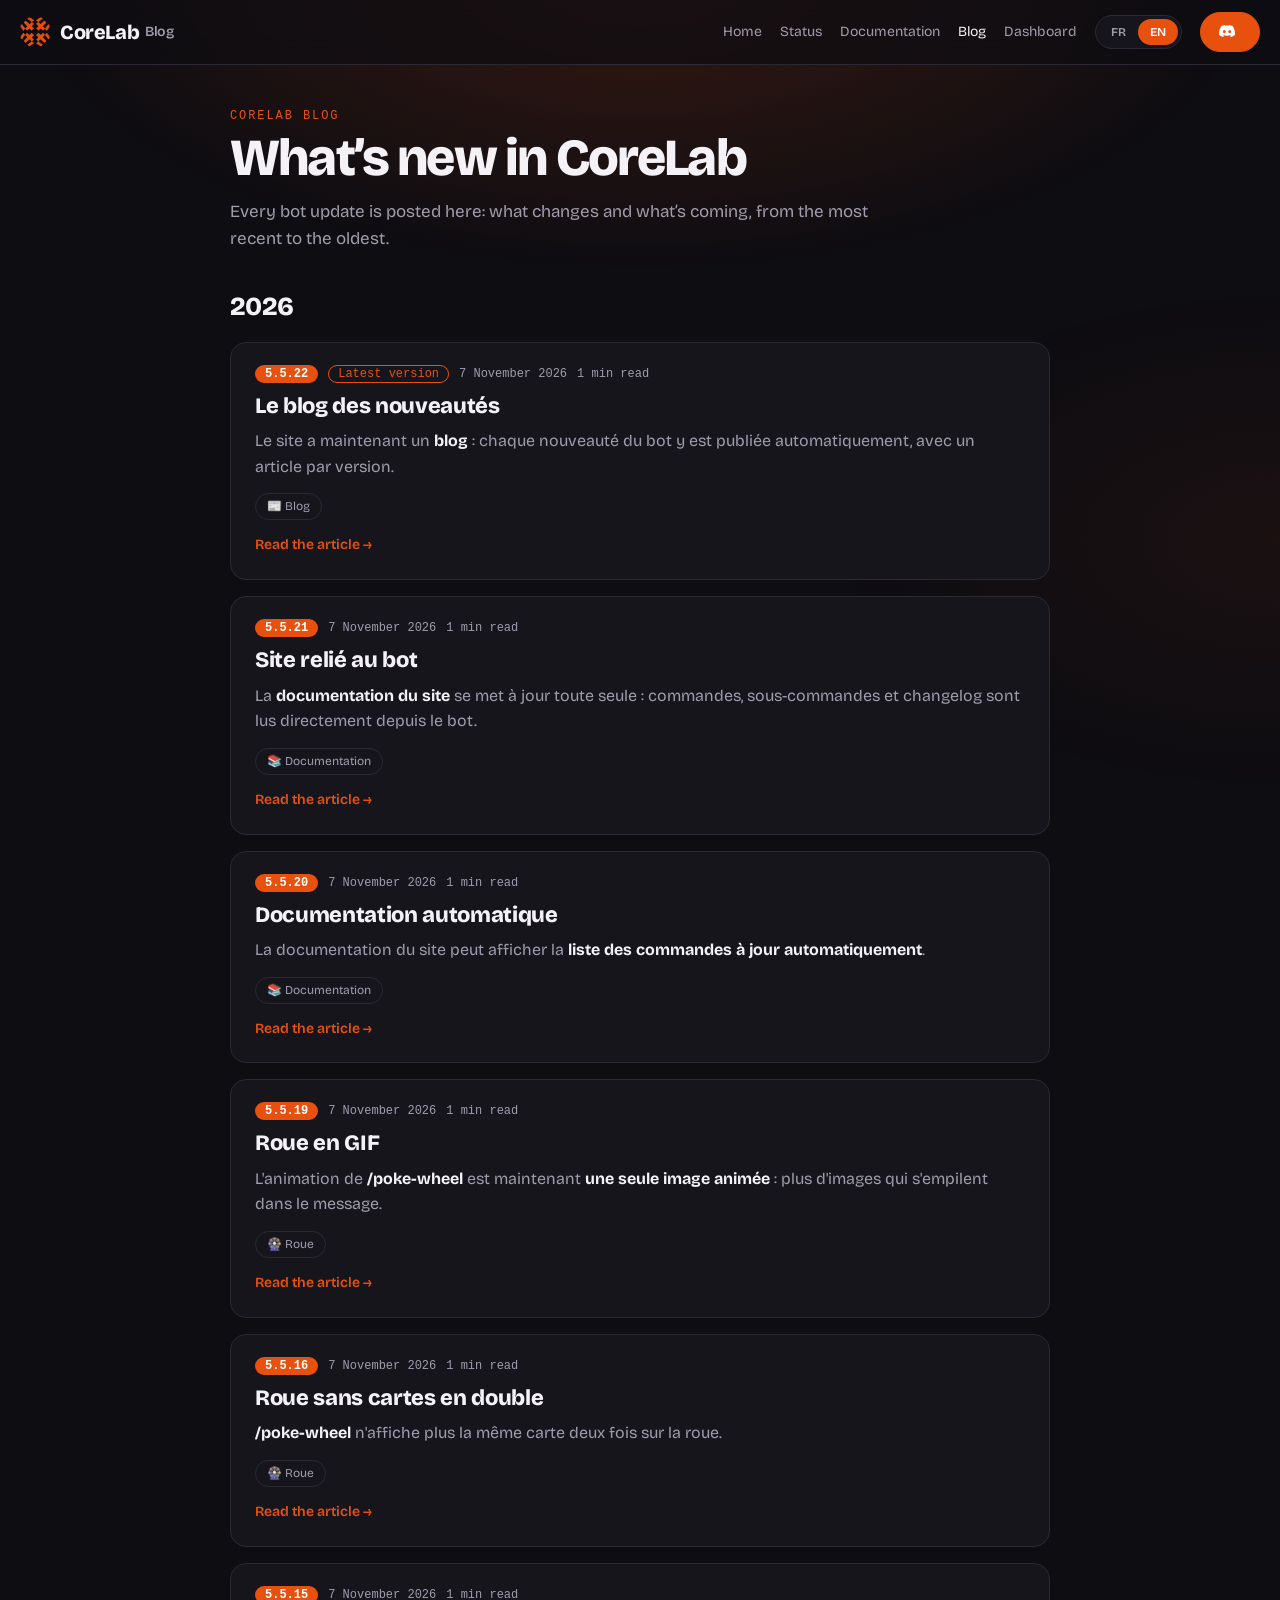
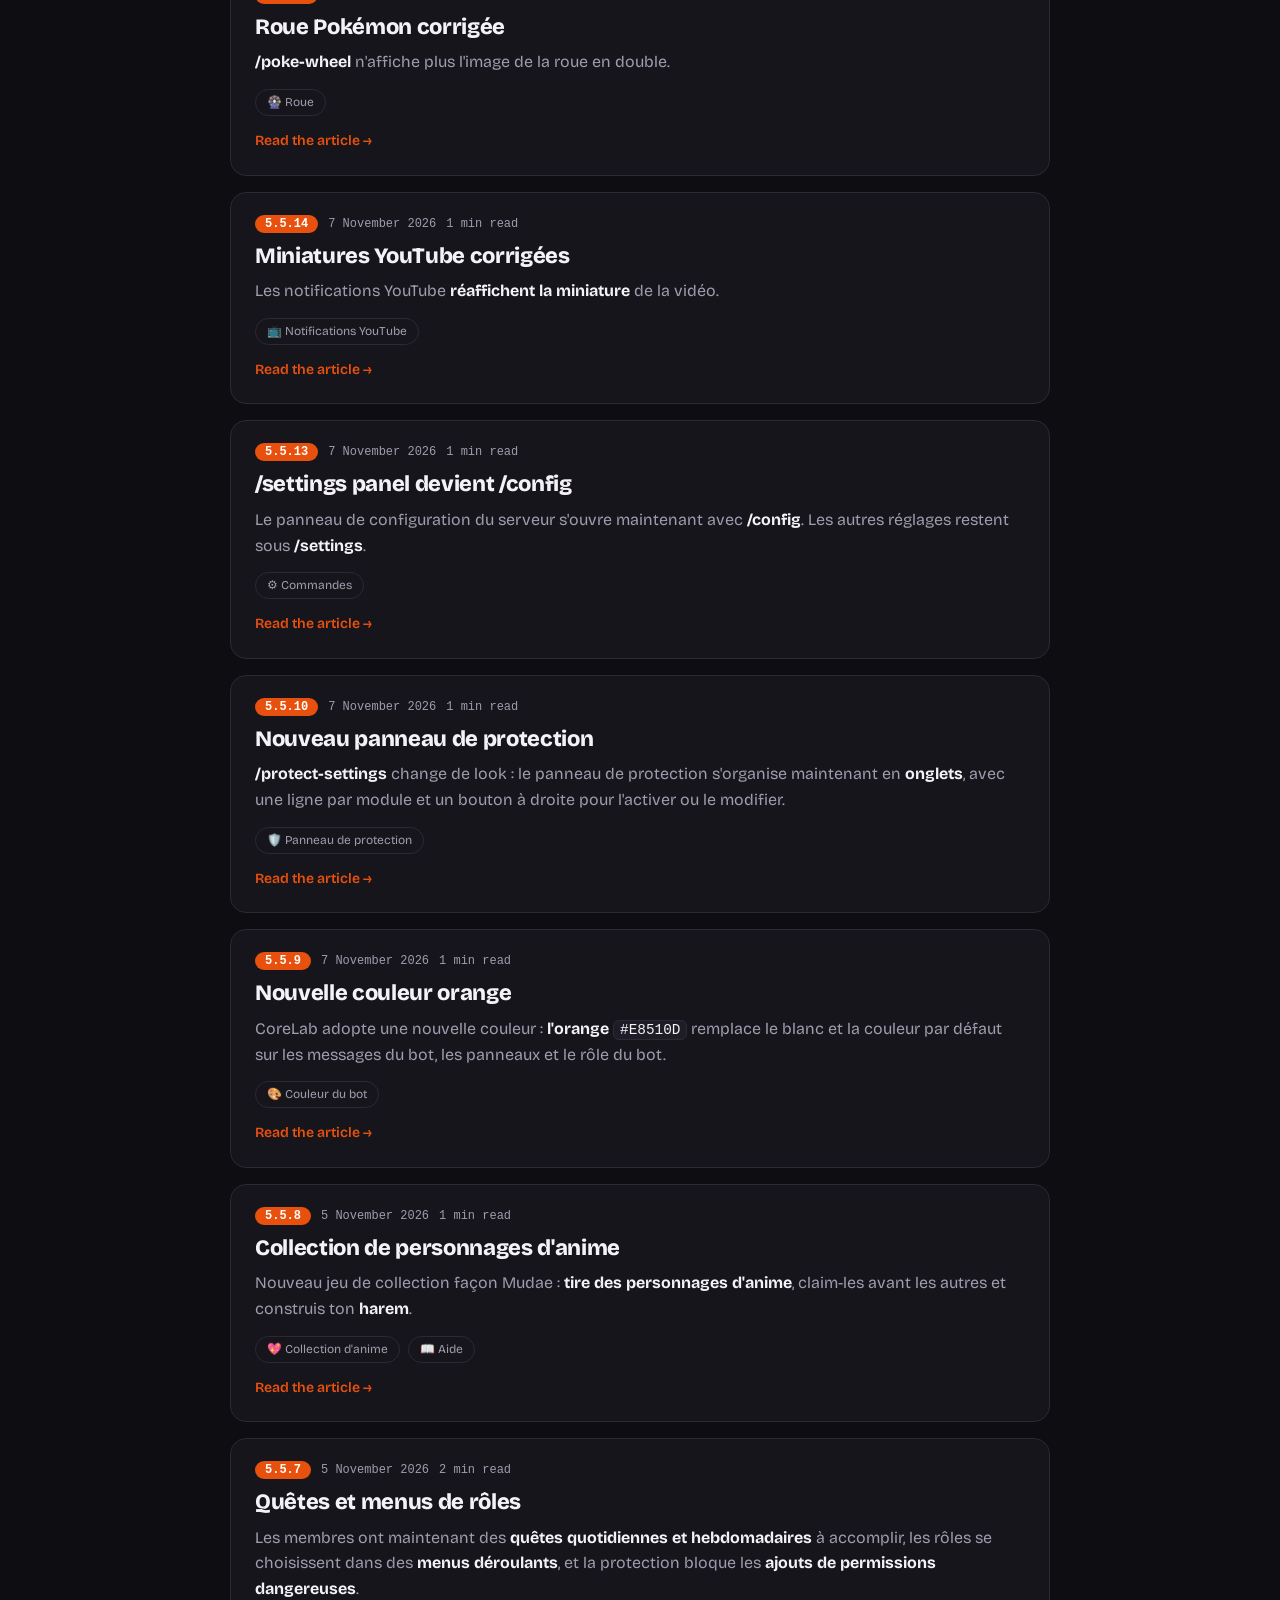
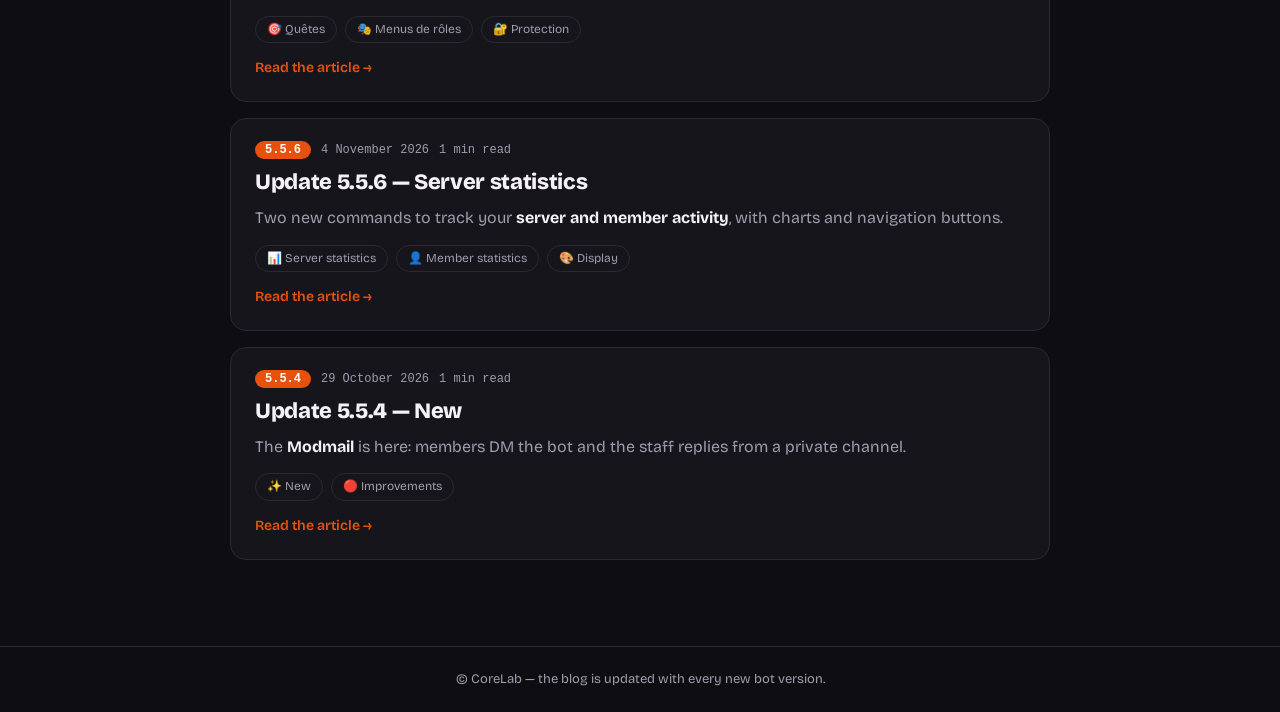
==== commit 48078025: "relook entiere du site" ====
--- a/blog.html
+++ b/blog.html
@@ -4,11 +4,14 @@
 <meta charset="utf-8">
 <meta name="viewport" content="width=device-width, initial-scale=1, viewport-fit=cover">
 <link rel="icon" type="image/png" href="[data-uri]">
+<link rel="preconnect" href="https://fonts.googleapis.com">
+<link rel="preconnect" href="https://fonts.gstatic.com" crossorigin>
+<link href="https://fonts.googleapis.com/css2?family=Bricolage+Grotesque:opsz,wght@12..96,400;12..96,600;12..96,800&display=swap" rel="stylesheet">
 <title>CoreLab Blog</title>
 <style>
 
 
-:root{--ac:#e8510d;--fg:#fff;--mut:#9a9a9a;--card:#0c0c0c;--bd:#262626;--r:14px;--f:system-ui,-apple-system,"Segoe UI",Roboto,sans-serif;--m:ui-monospace,Menlo,Consolas,monospace;box-sizing:border-box;padding-top:env(safe-area-inset-top,0px);padding-bottom:env(safe-area-inset-bottom,0px)}
+:root{--ac:#e8510d;--fg:#fff;--mut:#a09cad;--card:#16151c;--bd:#2b2934;--r:14px;--f:system-ui,-apple-system,"Segoe UI",Roboto,sans-serif;--m:ui-monospace,Menlo,Consolas,monospace;box-sizing:border-box;padding-top:env(safe-area-inset-top,0px);padding-bottom:env(safe-area-inset-bottom,0px)}
 html{scroll-padding-top:80px;scroll-behavior:smooth}
 *,*::before,*::after{box-sizing:inherit}
 body{margin:0;color:var(--fg);font-family:var(--f);line-height:1.6;min-height:100vh;background-color:#000;background-image:url("data:image/svg+xml,%3Csvg xmlns='http://www.w3.org/2000/svg' width='34.64' height='60' viewBox='0 0 34.64 60'%3E%3Cpath d='M17.32 10L34.64 20V40L17.32 50L0 40V20ZM17.32 30V50M17.32 30L0 20M17.32 30L34.64 20M17.32 0V10M17.32 50V60' fill='none' stroke='white' stroke-opacity='.09' stroke-width='1'/%3E%3C/svg%3E");background-size:52px 90px;animation:up 8s linear infinite}
@@ -34,7 +37,7 @@
 .lead{color:var(--mut);font-size:17px;max-width:680px;margin:0 0 30px}
 .yr{font-size:26px;letter-spacing:-.02em;margin:34px 0 14px}
 .post{display:block;border:1px solid var(--bd);background:var(--card);border-radius:var(--r);padding:22px 24px;margin:0 0 16px;transition:border-color .15s,transform .15s}
-.post:hover{border-color:#4a4a4a;transform:translateY(-2px)}
+.post:hover{border-color:#3a3846;transform:translateY(-2px)}
 .meta{display:flex;flex-wrap:wrap;gap:10px;align-items:center;font:12px var(--m);color:var(--mut);margin:0 0 10px}
 .ver{color:#000;background:var(--fg);border-radius:999px;padding:2px 10px;font-weight:700}
 .vt{border:1px solid var(--fg);border-radius:999px;padding:1px 9px;color:var(--fg)}
@@ -44,7 +47,7 @@
 .chips{display:flex;flex-wrap:wrap;gap:8px;margin:14px 0 0}
 .chip{font-size:12px;border:1px solid var(--bd);border-radius:999px;padding:3px 11px;color:var(--mut)}
 .more{display:inline-block;margin-top:14px;font-weight:600;font-size:14px;color:var(--ac)}
-code{font:.9em var(--m);background:#161616;border:1px solid var(--bd);border-radius:6px;padding:1px 6px}
+code{font:.9em var(--m);background:#1e1c26;border:1px solid var(--bd);border-radius:6px;padding:1px 6px}
 /* ----- barre latérale gauche (liste des articles) ----- */
 .side,.toc{position:sticky;top:84px;max-height:calc(100vh - 100px);overflow:auto;scrollbar-width:thin}
 .side h3{font-size:24px;letter-spacing:-.02em;margin:0 0 22px}
@@ -62,14 +65,14 @@
 .info .vt,.info .ver{font:12px var(--m)}
 .auth{display:flex;flex-wrap:wrap;gap:12px 44px;margin:0 0 26px}
 .au{display:flex;align-items:center;gap:12px}
-.av{width:58px;height:58px;border-radius:50%;flex:none;display:grid;place-items:center;background:#161616;border:1px solid var(--bd);font-weight:800;font-size:22px;overflow:hidden}
+.av{width:58px;height:58px;border-radius:50%;flex:none;display:grid;place-items:center;background:#1e1c26;border:1px solid var(--bd);font-weight:800;font-size:22px;overflow:hidden}
 .av{position:relative}.av img{position:absolute;inset:0;width:100%;height:100%;object-fit:cover}
 .au b{display:block;color:var(--ac);font-size:18px;line-height:1.2}
 .au small{color:#d4d4d4;font-size:14px}
 .sum{color:#d4d4d4;font-size:17px;margin:0 0 26px}
 .sum b,.art li b{color:var(--fg)}
 .hero{position:relative;border-radius:var(--r);overflow:hidden;border:1px solid var(--bd);margin:0 0 10px;padding:46px 20px 34px;text-align:center;
-background:radial-gradient(ellipse 70% 90% at 50% 0%,rgba(255,255,255,.10),transparent 70%),#050505}
+background:radial-gradient(ellipse 70% 90% at 50% 0%,rgba(255,255,255,.10),transparent 70%),#0e0d12}
 .hero::before{content:"";position:absolute;inset:0;opacity:.9;pointer-events:none;background-image:url("data:image/svg+xml,%3Csvg xmlns='http://www.w3.org/2000/svg' width='34.64' height='60' viewBox='0 0 34.64 60'%3E%3Cpath d='M17.32 10L34.64 20V40L17.32 50L0 40V20ZM17.32 30V50M17.32 30L0 20M17.32 30L34.64 20M17.32 0V10M17.32 50V60' fill='none' stroke='white' stroke-opacity='.08' stroke-width='1'/%3E%3C/svg%3E");background-size:52px 90px}
 .hero>*{position:relative}
 .hero img{width:64px;height:64px;border-radius:18px;margin:0 auto 12px;display:block}
@@ -86,7 +89,7 @@
 .tg.chg{color:#7aa7ff;border-color:rgba(122,167,255,.4);background:rgba(122,167,255,.08)}
 .tg.fix{color:#c4a1ff;border-color:rgba(196,161,255,.4);background:rgba(196,161,255,.08)}
 .tg.warn{color:#fbbf24;border-color:rgba(251,191,36,.4);background:rgba(251,191,36,.08)}
-.tg.info{color:#9a9a9a;border-color:#3a3a3a;background:rgba(255,255,255,.04)}
+.tg.info{color:#a09cad;border-color:#3a3a3a;background:rgba(255,255,255,.04)}
 /* ----- sommaire droite ----- */
 .toc{border-left:1px solid var(--bd);padding-left:18px}
 .toc small{display:block;font:11px var(--m);letter-spacing:.14em;text-transform:uppercase;color:var(--mut);margin:0 0 12px}
@@ -94,7 +97,7 @@
 .toc a:hover,.toc a.on{color:var(--ac)}
 .nav2{display:flex;justify-content:space-between;gap:14px;margin-top:44px;flex-wrap:wrap}
 .nav2 a{border:1px solid var(--bd);background:var(--card);border-radius:var(--r);padding:12px 16px;font-size:14px;max-width:48%}
-.nav2 a:hover{border-color:#4a4a4a}.nav2 small{display:block;color:var(--mut);font:11px var(--m);text-transform:uppercase;letter-spacing:.1em}
+.nav2 a:hover{border-color:#3a3846}.nav2 small{display:block;color:var(--mut);font:11px var(--m);text-transform:uppercase;letter-spacing:.1em}
 .note{border:1px solid var(--bd);border-radius:var(--r);padding:16px;color:var(--mut)}
 footer{border-top:1px solid var(--bd);padding:22px 20px;text-align:center;color:var(--mut);font-size:13px}
 @media(max-width:1150px){.pg{grid-template-columns:230px minmax(0,1fr);gap:34px}.toc{display:none}}
@@ -115,16 +118,69 @@
 a:focus-visible,button:focus-visible{outline:2px solid var(--ac);outline-offset:2px}
 .ver{background:var(--ac);color:#fff}
 .vt{border-color:var(--ac);color:var(--ac)}
-.hero{background:radial-gradient(ellipse 70% 90% at 50% 0%,rgba(232,81,13,.30),transparent 70%),#050505}
+.hero{background:radial-gradient(ellipse 70% 90% at 50% 0%,rgba(232,81,13,.30),transparent 70%),#0e0d12}
 .hero .hv{background:var(--ac);color:#fff}
 .post:hover,.nav2 a:hover{border-color:var(--ac)}
 .toc{border-left-color:rgba(232,81,13,.45)}
+
+/* ===== Profil auteur ===== */
+.au{background:none;border:0;color:inherit;font:inherit;text-align:left;cursor:pointer;padding:4px 14px 4px 4px;margin:-4px;border-radius:999px;transition:background .15s}
+.au:hover{background:rgba(232,81,13,.12)}
+.au:hover b{text-decoration:underline}
+.pf-o{position:fixed;inset:0;z-index:200;display:grid;place-items:center;padding:calc(18px + env(safe-area-inset-top,0px)) 16px calc(18px + env(safe-area-inset-bottom,0px));background:rgba(0,0,0,.72);-webkit-backdrop-filter:blur(6px);backdrop-filter:blur(6px);animation:pfo .18s ease}
+.pf{position:relative;width:100%;max-width:440px;max-height:100%;overflow:auto;background:var(--card);border:1px solid var(--bd);border-radius:22px;box-shadow:0 24px 80px rgba(0,0,0,.7),0 0 0 1px rgba(232,81,13,.18);animation:pfc .22s ease}
+@keyframes pfo{from{opacity:0}}
+@keyframes pfc{from{opacity:0;transform:translateY(14px) scale(.97)}}
+@media(prefers-reduced-motion:reduce){.pf-o,.pf{animation:none}}
+.pf-b{height:130px;background-size:cover;background-position:center;background-color:#120803;position:relative;
+background-image:radial-gradient(ellipse 80% 120% at 50% 0%,rgba(232,81,13,.65),transparent 72%),url("data:image/svg+xml,%3Csvg xmlns='http://www.w3.org/2000/svg' width='34.64' height='60' viewBox='0 0 34.64 60'%3E%3Cpath d='M17.32 10L34.64 20V40L17.32 50L0 40V20ZM17.32 30V50M17.32 30L0 20M17.32 30L34.64 20M17.32 0V10M17.32 50V60' fill='none' stroke='white' stroke-opacity='.12' stroke-width='1'/%3E%3C/svg%3E");background-size:auto,52px 90px}
+.pf-x{position:absolute;top:12px;right:12px;z-index:2;width:34px;height:34px;border-radius:50%;border:1px solid rgba(255,255,255,.25);background:rgba(0,0,0,.45);color:#fff;font-size:16px;cursor:pointer;display:grid;place-items:center}
+.pf-x:hover{background:var(--ac);border-color:var(--ac)}
+.pf-h{padding:0 24px;margin-top:-54px;position:relative}
+.pf-av{width:108px;height:108px;border-radius:50%;border:4px solid var(--card);box-shadow:0 0 0 2px var(--ac),0 0 28px rgba(232,81,13,.5);background:#1e1c26;display:grid;place-items:center;font-weight:800;font-size:44px;overflow:hidden;position:relative}
+.pf-av img{position:absolute;inset:0;width:100%;height:100%;object-fit:cover}
+.pf-n{font-size:28px;font-weight:800;letter-spacing:-.025em;line-height:1.15;margin:14px 0 8px}
+.pf-r{display:inline-block;font:700 12px var(--m);letter-spacing:.06em;text-transform:uppercase;color:var(--ac);border:1px solid rgba(232,81,13,.55);background:rgba(232,81,13,.1);border-radius:999px;padding:3px 12px}
+.pf-s{padding:20px 24px 24px}
+.pf-k{font:11px var(--m);letter-spacing:.14em;text-transform:uppercase;color:var(--ac);margin:0 0 8px}
+.pf-bio{border:1px solid var(--bd);background:#16151c;border-radius:var(--r);padding:14px 16px;color:#d4d4d4;font-size:15px;margin:0 0 16px}
+.pf-st{display:grid;grid-template-columns:repeat(3,1fr);gap:10px;margin:0 0 18px}
+.pf-st div{border:1px solid var(--bd);background:#16151c;border-radius:var(--r);padding:12px 8px;text-align:center}
+.pf-st b{display:block;font-size:20px;letter-spacing:-.02em;color:var(--ac);line-height:1.2}
+.pf-st small{display:block;margin-top:2px;font-size:11px;color:var(--mut)}
+.pf-l{display:flex;flex-wrap:wrap;gap:10px}
+.pf-l a{flex:1 1 150px;text-align:center;padding:10px 14px;border-radius:var(--r);border:1px solid var(--bd);background:#16151c;font-weight:600;font-size:14px}
+.pf-l a:hover{border-color:var(--ac);color:var(--ac)}
+.pf-l a.main{background:var(--ac);border-color:var(--ac);color:#fff}
+.pf-l a.main:hover{color:#fff;box-shadow:0 6px 22px rgba(232,81,13,.45)}
+
+/* ===== Design CoreLab (identique à la page d'accueil) ===== */
+:root{--bg:#0e0d12;--fg:#f4f2f7;--mut:#a09cad;--card:#16151c;--bd:#2b2934;--r:16px;--ac:#e8510d;--ac2:#ff7a3d;--f:"Bricolage Grotesque",system-ui,-apple-system,"Segoe UI",Roboto,sans-serif}
+body{background:var(--bg)!important;background-image:none!important;animation:none!important;font-family:var(--f);-webkit-font-smoothing:antialiased}
+body::before{background:radial-gradient(ellipse 70% 50% at 50% -5%,rgba(232,81,13,.2),transparent 70%),radial-gradient(ellipse 50% 40% at 100% 60%,rgba(232,81,13,.06),transparent 70%)!important}
+::selection{background:var(--ac);color:#fff}
+.top,header.sh{position:sticky;top:0;z-index:50;padding-top:env(safe-area-inset-top,0px);background:rgba(14,13,18,.72)!important;-webkit-backdrop-filter:blur(14px);backdrop-filter:blur(14px);border-bottom:1px solid var(--bd)}
+.tin{min-height:64px;padding-top:0!important;padding-bottom:0!important}
+.logo{font-weight:800;font-size:20px;letter-spacing:-.02em}
+.logo img{width:30px;height:30px;border-radius:8px}
+.logo small{font-size:14px}
+.tl,nav ul{font-size:14px}
+.btn{border-radius:999px;font-family:var(--f);transition:transform .15s,box-shadow .15s}
+.btn:hover{transform:translateY(-2px)}
+.btn.sm,.tl .btn,nav .btn{padding:9px 18px;font-size:13px}
+.lang{background:var(--card)}
+h1,h2{font-weight:800;letter-spacing:-.035em}
+h1{line-height:1.05}
+.card,.tile,.rows,.hist,.overall,.rel{border-radius:16px}
+#side a.on,.num,.badge,.rel .vt,.pvm .bt,.tag:hover,.code button:hover{background:var(--ac)!important;color:#fff!important}
+footer{border-top:1px solid var(--bd)}
+
 </style>
 </head>
 <body>
 <header class="top"><div class="tin">
 <a class="logo" href="index.html"><img src="[data-uri]" alt="">CoreLab<small>Blog</small></a>
-<div class="tl"><a class="nl" href="index.html" data-u="home"></a><a class="nl" href="status.html" data-u="status"></a><a class="nl" href="docs.html" data-u="docs"></a><a class="nl on" href="blog.html" data-u="blog" style="color:var(--fg)"></a>
+<div class="tl"><a class="nl" href="index.html" data-u="home"></a><a class="nl" href="status.html" data-u="status"></a><a class="nl" href="docs.html" data-u="docs"></a><a class="nl on" href="blog.html" data-u="blog" style="color:var(--fg)"></a><a class="nl" href="dashboard.html" data-u="dashboard"></a>
 <div class="lang" role="group" aria-label="Langue"><button data-l="fr">FR</button><button data-l="en">EN</button></div>
 <a class="btn" href="https://discord.com/oauth2/authorize?client_id=1403513450273177772&scope=bot%20applications.commands&permissions=8" target="_blank" rel="noopener"><svg viewBox="0 0 24 24" fill="currentColor" aria-hidden="true"><path d="M20.317 4.3698a19.7913 19.7913 0 00-4.8851-1.5152.0741.0741 0 00-.0785.0371c-.211.3753-.4447.8648-.6083 1.2495-1.8447-.2762-3.68-.2762-5.4868 0-.1636-.3933-.4058-.8742-.6177-1.2495a.077.077 0 00-.0785-.037 19.7363 19.7363 0 00-4.8852 1.515.0699.0699 0 00-.0321.0277C.5334 9.0458-.319 13.5799.0992 18.0578a.0824.0824 0 00.0312.0561c2.0528 1.5076 4.0413 2.4228 5.9929 3.0294a.0777.0777 0 00.0842-.0276c.4616-.6304.8731-1.2952 1.226-1.9942a.076.076 0 00-.0416-.1057c-.6528-.2476-1.2743-.5495-1.8722-.8923a.077.077 0 01-.0076-.1277c.1258-.0943.2517-.1923.3718-.2914a.0743.0743 0 01.0776-.0105c3.9278 1.7933 8.18 1.7933 12.0614 0a.0739.0739 0 01.0785.0095c.1202.099.246.1981.3728.2924a.077.077 0 01-.0066.1276 12.2986 12.2986 0 01-1.873.8914.0766.0766 0 00-.0407.1067c.3604.698.7719 1.3628 1.225 1.9932a.076.076 0 00.0842.0286c1.961-.6067 3.9495-1.5219 6.0023-3.0294a.077.077 0 00.0313-.0552c.5004-5.177-.8382-9.6739-3.5485-13.6604a.061.061 0 00-.0312-.0286zM8.02 15.3312c-1.1825 0-2.1569-1.0857-2.1569-2.419 0-1.3332.9555-2.4189 2.157-2.4189 1.2108 0 2.1757 1.0952 2.1568 2.419 0 1.3332-.9555 2.4189-2.1569 2.4189zm7.9748 0c-1.1825 0-2.1569-1.0857-2.1569-2.419 0-1.3332.9554-2.4189 2.1569-2.4189 1.2108 0 2.1757 1.0952 2.1568 2.419 0 1.3332-.946 2.4189-2.1568 2.4189Z"/></svg><span data-u="invite"></span></a>
 </div></div></header>
@@ -133,13 +189,15 @@
 <script>
 var BOT_API="https://corelab-bot.onrender.com";
 var U={
-fr:{home:"Accueil",status:"Statut",docs:"Documentation",blog:"Blog",eyebrow:"Blog CoreLab",h1:"Les nouveautés de CoreLab",lead:"Chaque mise à jour du bot est publiée ici : ce qui change, ce qui arrive, de la plus récente à la plus ancienne.",latest:"Dernière version",read:"Lire l’article →",back:"← Tous les articles",prev:"Article précédent",next:"Article suivant",load:"Chargement…",err:"Impossible de charger les articles pour le moment. Réessaie dans un instant.",empty:"Aucun article pour le moment.",upd:"Mise à jour",f1:"© CoreLab — le blog se met à jour à chaque nouvelle version du bot."},
-en:{home:"Home",status:"Status",docs:"Documentation",blog:"Blog",eyebrow:"CoreLab blog",h1:"What’s new in CoreLab",lead:"Every bot update is posted here: what changes and what’s coming, from the most recent to the oldest.",latest:"Latest version",read:"Read the article →",back:"← All articles",prev:"Previous article",next:"Next article",load:"Loading…",err:"Unable to load the articles right now. Please try again shortly.",empty:"No articles yet.",upd:"Update",f1:"© CoreLab — the blog is updated with every new bot version."}
+fr:{home:"Accueil",status:"Statut",docs:"Documentation",blog:"Blog",dashboard:"Dashboard",eyebrow:"Blog CoreLab",h1:"Les nouveautés de CoreLab",lead:"Chaque mise à jour du bot est publiée ici : ce qui change, ce qui arrive, de la plus récente à la plus ancienne.",latest:"Dernière version",read:"Lire l’article →",back:"← Tous les articles",prev:"Article précédent",next:"Article suivant",load:"Chargement…",err:"Impossible de charger les articles pour le moment. Réessaie dans un instant.",empty:"Aucun article pour le moment.",upd:"Mise à jour",f1:"© CoreLab — le blog se met à jour à chaque nouvelle version du bot."},
+en:{home:"Home",status:"Status",docs:"Documentation",blog:"Blog",dashboard:"Dashboard",eyebrow:"CoreLab blog",h1:"What’s new in CoreLab",lead:"Every bot update is posted here: what changes and what’s coming, from the most recent to the oldest.",latest:"Latest version",read:"Read the article →",back:"← All articles",prev:"Previous article",next:"Next article",load:"Loading…",err:"Unable to load the articles right now. Please try again shortly.",empty:"No articles yet.",upd:"Update",f1:"© CoreLab — the blog is updated with every new bot version."}
 };
-Object.assign(U.fr,{blogt:"Blog",toc:"Sur cette page",rd1:"minute de lecture",rdn:"minutes de lecture",tg:{"+":"Nouveau","~":"Amélioré","-":"Corrigé","!":"Attention","i":"Info"}});
-Object.assign(U.en,{blogt:"Blog",toc:"On this page",rd1:"min read",rdn:"min read",tg:{"+":"New","~":"Improved","-":"Fixed","!":"Heads-up","i":"Info"}});
-/* Auteur par défaut : modifie ici, ou ajoute "auteurs":[{"nom":"…","role":"…","avatar":"url"}] dans une entrée d'update.json */
-var AUTH=[{nom:"Bratony",avatar:"bratony.png",role:{fr:"Développeur principal",en:"Lead developer"}}];
+Object.assign(U.fr,{pf:{close:"Fermer",view:"Voir le profil",about:"À propos",arts:"Articles",last:"Dernière version",since:"Depuis",disc:"Serveur Discord"},blogt:"Blog",toc:"Sur cette page",rd1:"minute de lecture",rdn:"minutes de lecture",tg:{"+":"Nouveau","~":"Amélioré","-":"Corrigé","!":"Attention","i":"Info"}});
+Object.assign(U.en,{pf:{close:"Close",view:"View profile",about:"About",arts:"Articles",last:"Latest version",since:"Since",disc:"Discord server"},blogt:"Blog",toc:"On this page",rd1:"min read",rdn:"min read",tg:{"+":"New","~":"Improved","-":"Fixed","!":"Heads-up","i":"Info"}});
+/* Auteur par défaut (cliquable -> profil). Champs : nom, role, avatar, banner, bio, links:[{label,url,main}] — bio/role/label peuvent être {fr,en} */
+var AUTH=[{nom:"Bratony",avatar:"bratony.png",role:{fr:"Développeur principal",en:"Lead developer"},
+bio:{fr:"Développeur et mainteneur de **CoreLab**.",en:"Developer and maintainer of **CoreLab**."},
+links:[{label:{fr:"Serveur Discord",en:"Discord server"},url:"https://discord.gg/WecpyxrSBT"},{label:{fr:"Inviter le bot",en:"Invite the bot"},url:"https://discord.com/oauth2/authorize?client_id=1403513450273177772&scope=bot%20applications.commands&permissions=8",main:1}]}];
 var L="fr";
 try{L=localStorage.getItem("cd_lang")||((navigator.language||"fr").slice(0,2)==="fr"?"fr":"en")}catch(e){L=(navigator.language||"fr").slice(0,2)==="fr"?"fr":"en"}
 var LOCAL=[],FROMBOT=[],POSTS=[],STATE="load";
@@ -165,9 +223,30 @@
 function emo(t){var m=String(t).match(new RegExp("^\\s*("+EM+")","u"));return m?m[1]:""}
 function yearOf(r){var d=String(r.date||"").slice(0,4);return /^\d{4}$/.test(d)?d:"—"}
 function readT(r){var w=(introOf(r)+" "+sections(r).map(function(s){return s.t+" "+s.l.join(" ")}).join(" ")).split(/\s+/).length,n=Math.max(1,Math.round(w/180)),u=U[L];return n+" "+(n>1?u.rdn:u.rd1)}
-function authHtml(r){var a=(Array.isArray(r.auteurs)&&r.auteurs.length)?r.auteurs:AUTH,h='<div class="auth">';
-a.forEach(function(x){var n=x.nom||x.name||"",ro=pick(x.role)||"",av=esc(n.charAt(0).toUpperCase())+(x.avatar?'<img src="'+esc(x.avatar)+'" alt="" onerror="this.remove()">':'');
-h+='<div class="au"><div class="av">'+av+'</div><div><b>'+esc(n)+'</b><small>'+esc(ro)+'</small></div></div>'});return h+'</div>'}
+function authorsOf(r){return (Array.isArray(r.auteurs)&&r.auteurs.length)?r.auteurs:AUTH}
+function avInner(x){var n=x.nom||x.name||"";return esc(n.charAt(0).toUpperCase())+(x.avatar?'<img src="'+esc(x.avatar)+'" alt="" onerror="this.remove()">':'')}
+function authHtml(r,pi){var u=U[L],h='<div class="auth">';
+authorsOf(r).forEach(function(x,k){var n=x.nom||x.name||"",ro=pick(x.role)||"";
+h+='<button type="button" class="au" data-pi="'+pi+'" data-ai="'+k+'" title="'+esc(u.pf.view)+'"><div class="av">'+avInner(x)+'</div><div><b>'+esc(n)+'</b><small>'+esc(ro)+'</small></div></button>'});return h+'</div>'}
+function profHtml(x){var u=U[L],t=u.pf,n=x.nom||x.name||"",mine=POSTS.filter(function(r){return authorsOf(r).some(function(y){return (y.nom||y.name)===n})}),
+last=mine[0],first=mine[mine.length-1],bio=pick(x.bio)||"",ds=first&&first.date?new Date(String(first.date).slice(0,10)+"T12:00:00").toLocaleDateString(L==="fr"?"fr-FR":"en-GB",{month:"short",year:"numeric"}):"";
+var h='<div class="pf-b" id="pfb"><button type="button" class="pf-x" aria-label="'+esc(t.close)+'">✕</button></div><div class="pf-h"><div class="pf-av">'+avInner(x)+'</div><div class="pf-n" id="pfn">'+esc(n)+'</div>'+(pick(x.role)?'<span class="pf-r">'+esc(pick(x.role))+'</span>':'')+'</div><div class="pf-s">';
+if(bio)h+='<div class="pf-k">'+t.about+'</div><div class="pf-bio">'+fmt(bio).replace(/\n/g,"<br>")+'</div>';
+h+='<div class="pf-st"><div><b>'+mine.length+'</b><small>'+t.arts+'</small></div><div><b>'+(last?'v'+esc(String(last.version).trim()):'—')+'</b><small>'+t.last+'</small></div><div><b style="font-size:14px;line-height:1.7">'+(ds||'—')+'</b><small>'+t.since+'</small></div></div>';
+var ls=(x.links||[]).filter(function(l){return l&&l.url});
+if(ls.length){h+='<div class="pf-l">';ls.forEach(function(l){h+='<a'+(l.main?' class="main"':'')+' href="'+esc(l.url)+'" target="_blank" rel="noopener">'+esc(pick(l.label)||l.url)+'</a>'});h+='</div>'}
+return h+'</div>'}
+var PFO=null,PFK=null;
+function closeProf(){if(PFO){PFO.remove();PFO=null;document.body.style.overflow="";if(PFK){PFK.focus&&PFK.focus();PFK=null}}}
+function openProf(x,from){closeProf();PFK=from||null;var o=document.createElement("div");o.className="pf-o";
+o.innerHTML='<div class="pf" role="dialog" aria-modal="true" aria-labelledby="pfn">'+profHtml(x)+'</div>';
+document.body.appendChild(o);document.body.style.overflow="hidden";PFO=o;
+if(x.banner){try{o.querySelector("#pfb").style.backgroundImage="url("+JSON.stringify(String(x.banner))+")"}catch(e){}}
+o.addEventListener("click",function(e){if(e.target===o||(e.target.closest&&e.target.closest(".pf-x")))closeProf()});
+var c=o.querySelector(".pf-x");if(c)c.focus()}
+document.addEventListener("click",function(e){var b=e.target.closest&&e.target.closest(".au[data-pi]");if(!b)return;var r=POSTS[+b.dataset.pi],x=r&&authorsOf(r)[+b.dataset.ai];if(x)openProf(x,b)});
+document.addEventListener("keydown",function(e){if(e.key==="Escape")closeProf()});
+window.addEventListener("hashchange",closeProf);
 function sideHtml(cur){var u=U[L],h='<aside class="side"><h3><a href="#">'+u.blogt+'</a></h3>',y="";
 POSTS.forEach(function(r,i){var yy=yearOf(r);if(yy!==y){y=yy;h+='<h4>'+yy+'</h4>'}
 h+='<a class="it'+(i===cur?' on':'')+'" href="#'+vid(r.version)+'">'+esc(titleOf(r))+' ('+esc(String(r.version).trim())+')</a>'});return h+'</aside>'}
@@ -185,7 +264,7 @@
 if(secs.length){h+='<div class="chips">';secs.forEach(function(s){if(s.t)h+='<span class="chip">'+esc(s.t)+'</span>'});h+='</div>'}
 h+='<span class="more">'+u.read+'</span></a>'});return h}
 function postHtml(i){var u=U[L],r=POSTS[i],secs=sections(r);
-var h=sideHtml(i)+'<article class="art"><a class="back" href="#">'+u.back+'</a><h1>'+esc(titleOf(r))+'</h1>'+infoHtml(r,i)+authHtml(r);
+var h=sideHtml(i)+'<article class="art"><a class="back" href="#">'+u.back+'</a><h1>'+esc(titleOf(r))+'</h1>'+infoHtml(r,i)+authHtml(r,i);
 if(introOf(r))h+='<p class="sum">'+fmt(introOf(r))+'</p>';
 h+=heroHtml(r,secs);
 secs.forEach(function(sec,k){if(sec.t)h+='<h2 id="s'+k+'">'+esc(sec.t)+'</h2>';h+='<ul>'+sec.l.map(itemHtml).join('')+'</ul>'});
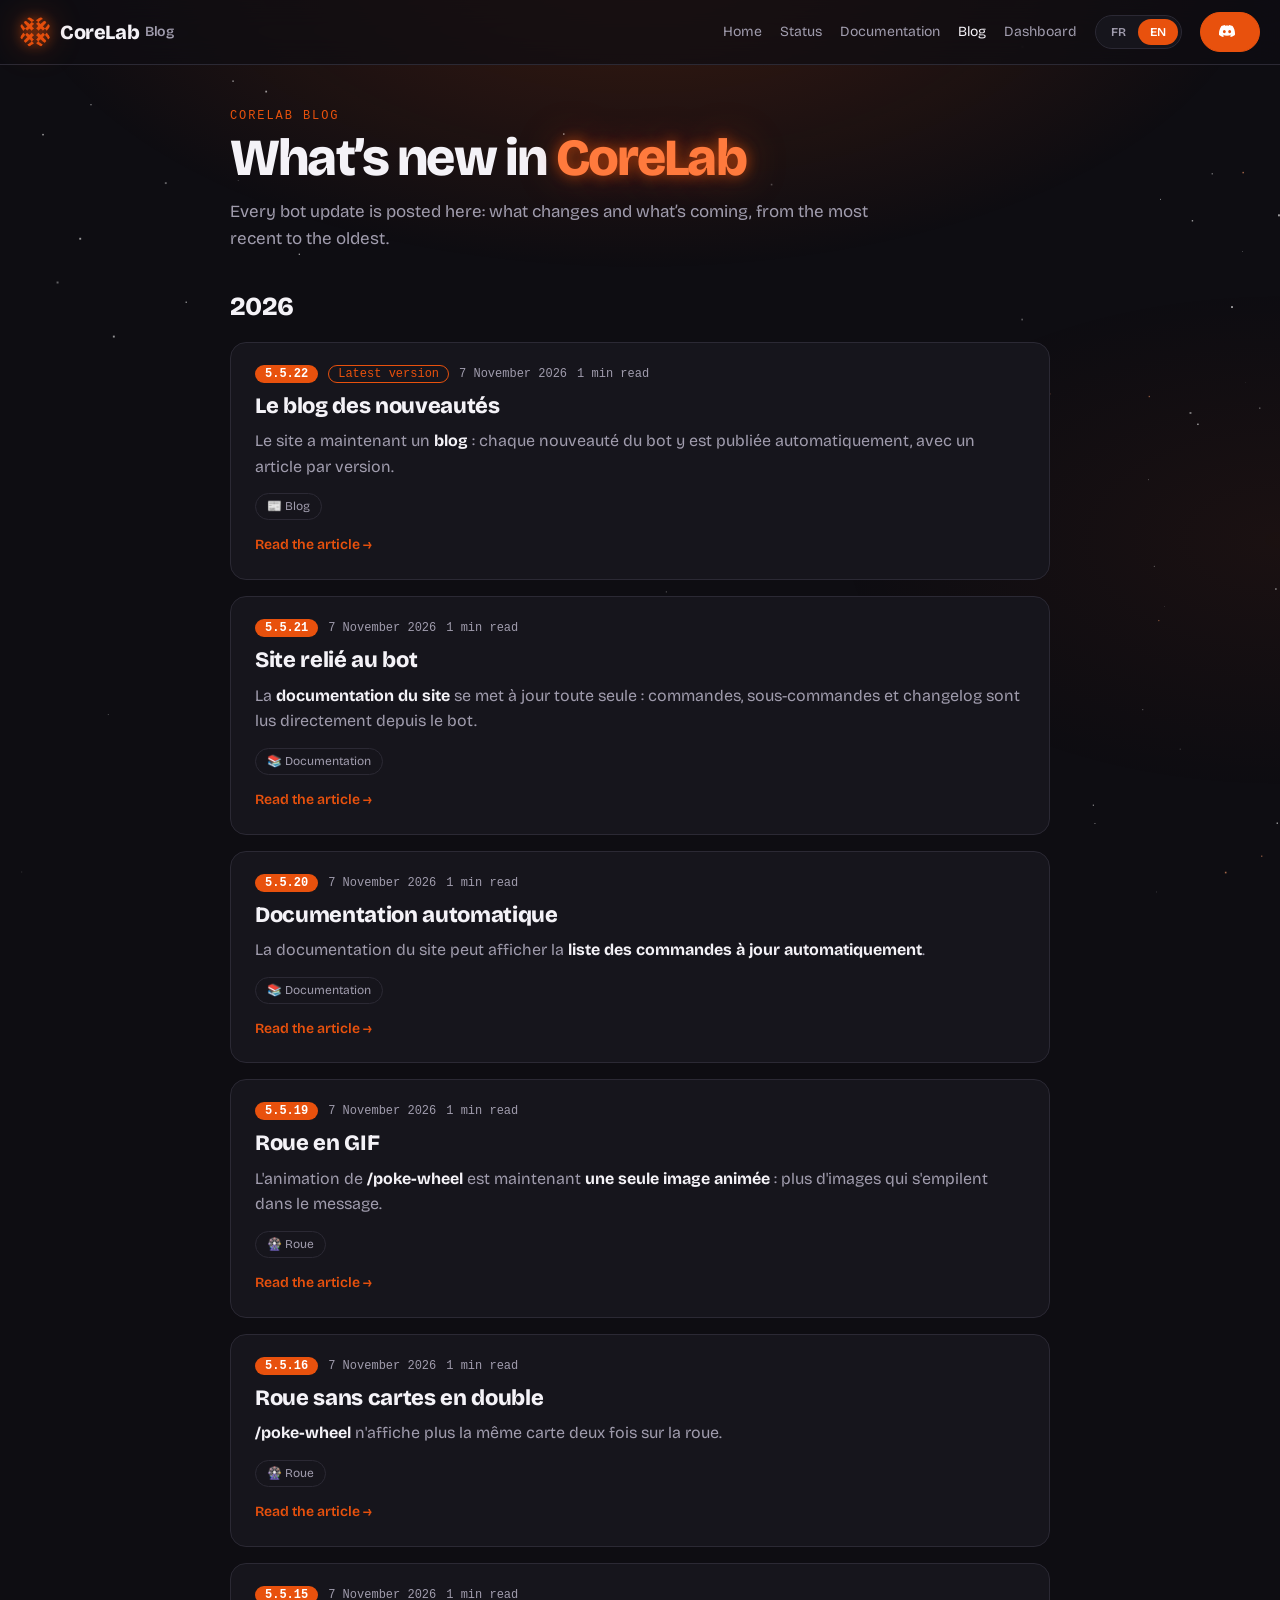
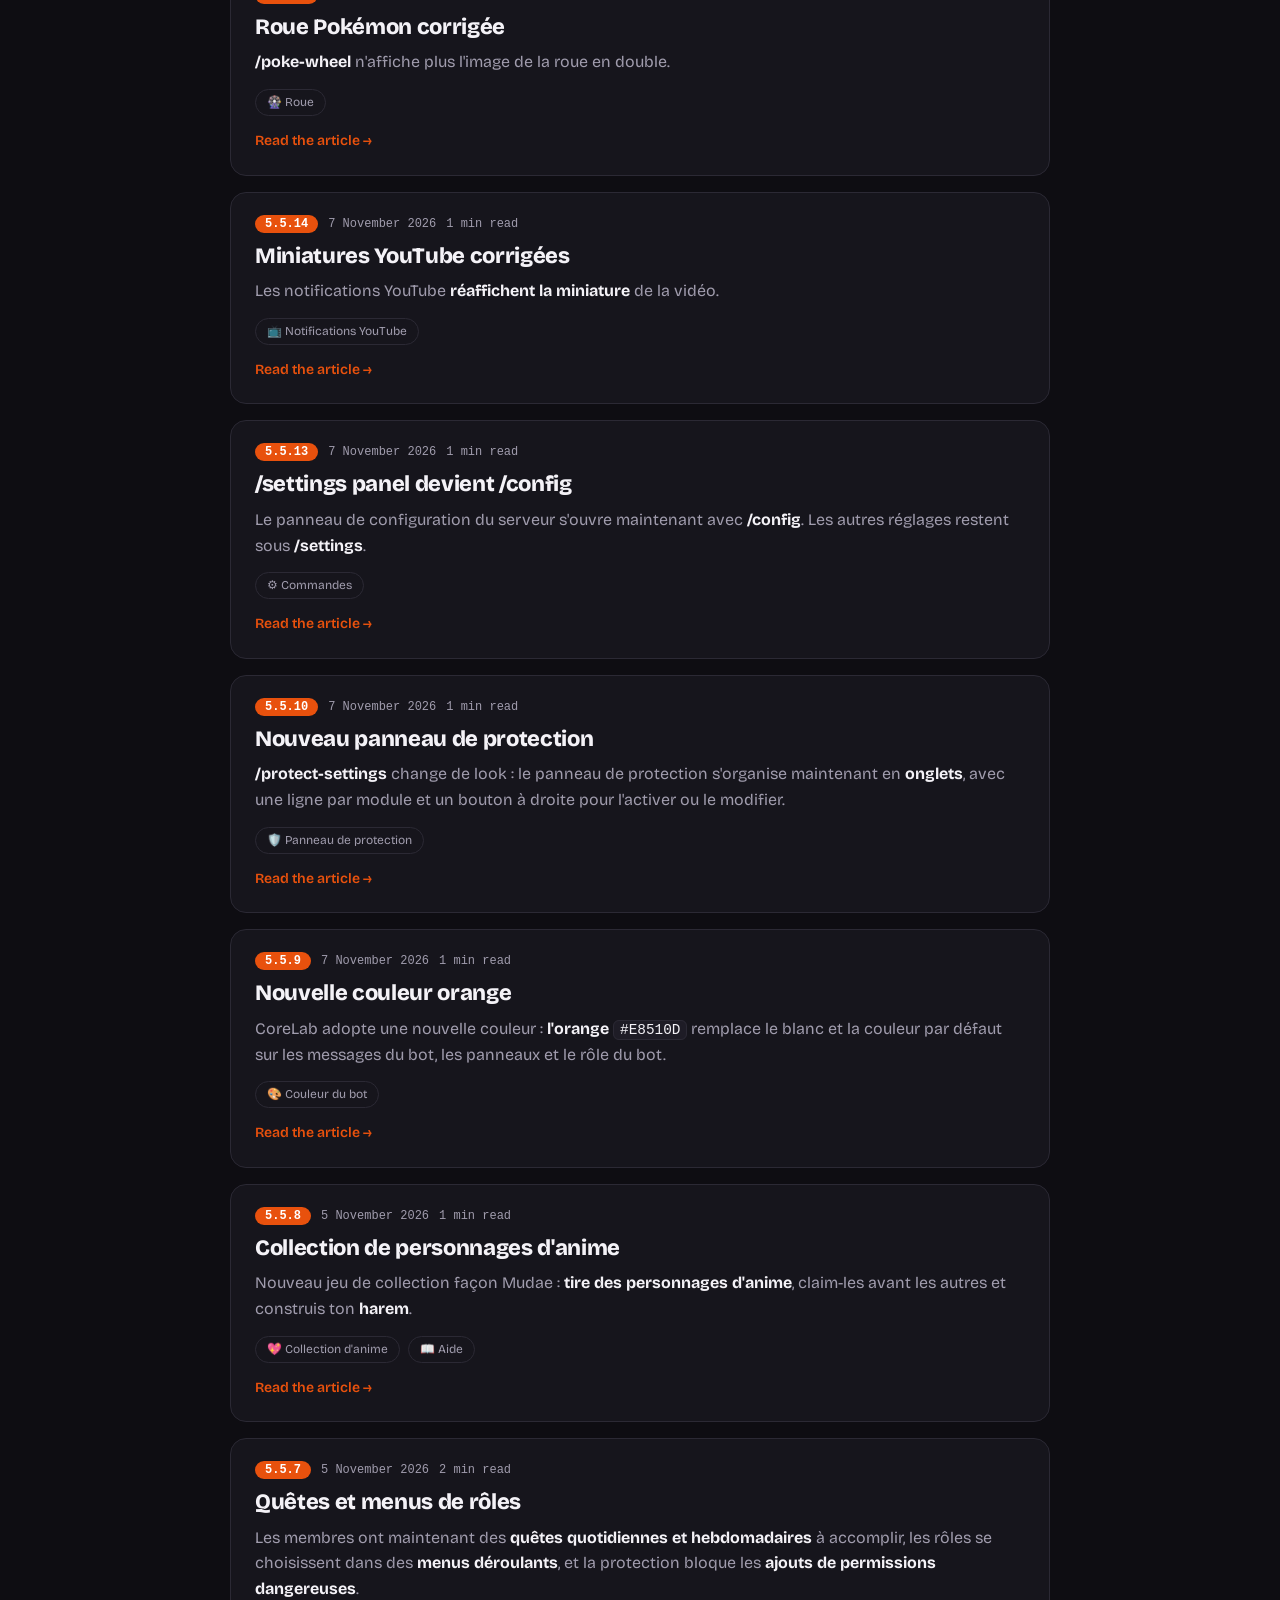
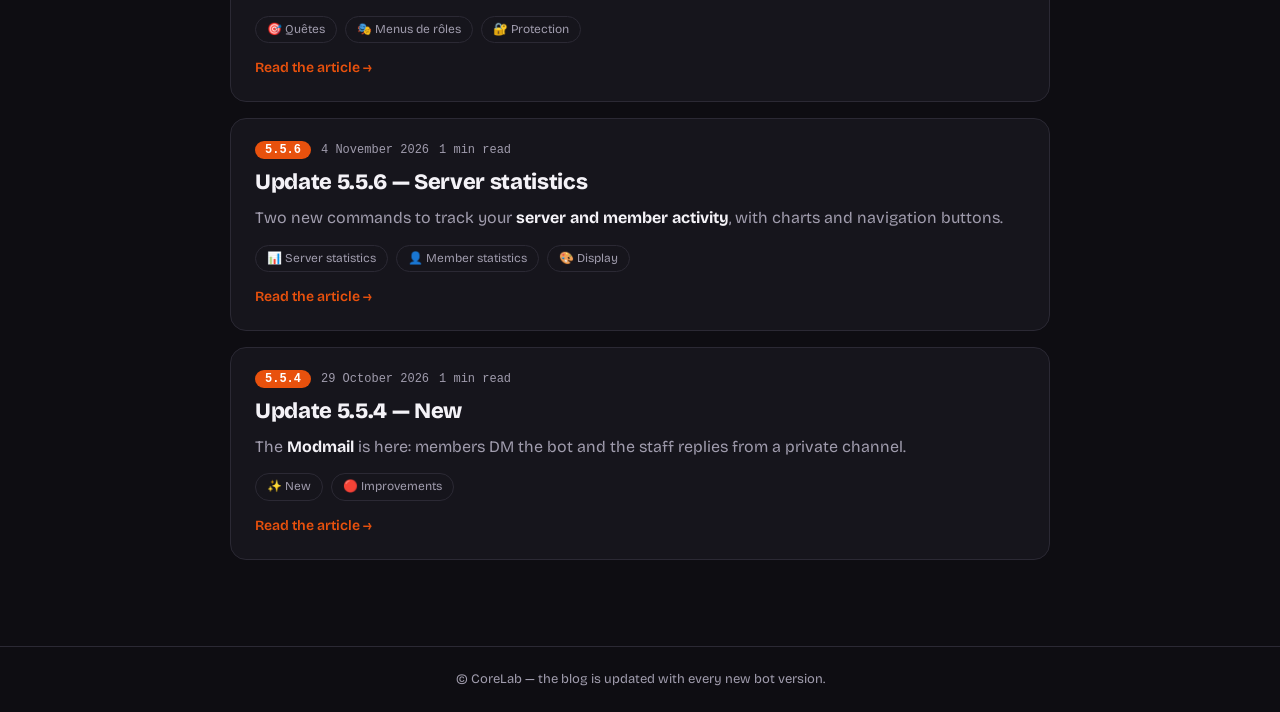
==== commit bdfa3f7c: "ajout des fx" ====
--- a/blog.html
+++ b/blog.html
@@ -176,6 +176,7 @@
 footer{border-top:1px solid var(--bd)}
 
 </style>
+<link rel="stylesheet" href="fx.css">
 </head>
 <body>
 <header class="top"><div class="tin">
@@ -294,5 +295,6 @@
 window.addEventListener("hashchange",function(){render();window.scrollTo(0,0)});
 render();load();
 </script>
+<script src="fx.js" defer></script>
 </body>
 </html>
--- a/fx.css
+++ b/fx.css
@@ -0,0 +1,77 @@
+/* CoreLab FX : effets néon partagés (index, statut, docs, blog, dashboard) */
+
+/* ── logo néon (menu) : halo qui respire, rotation d'un quart de tour au survol ── */
+.logo img{filter:drop-shadow(0 0 6px rgba(232,81,13,.75)) drop-shadow(0 0 16px rgba(232,81,13,.4));animation:fxPulse 3.2s ease-in-out infinite;transition:transform .7s cubic-bezier(.2,.8,.2,1)}
+.logo:hover img{animation:none;filter:drop-shadow(0 0 9px #ff7a3d) drop-shadow(0 0 26px rgba(232,81,13,.85));transform:rotate(90deg) scale(1.1)}
+@keyframes fxPulse{50%{filter:drop-shadow(0 0 3px rgba(232,81,13,.5)) drop-shadow(0 0 9px rgba(232,81,13,.25))}}
+
+/* ── fond : étoiles + lueur qui suit la souris ── */
+#fxbg{position:fixed;inset:0;width:100%;height:100%;z-index:-1;pointer-events:none}
+#fxlight{position:fixed;left:0;top:0;width:560px;height:560px;margin:-280px 0 0 -280px;border-radius:50%;background:radial-gradient(circle,rgba(232,81,13,.14),transparent 65%);pointer-events:none;z-index:-1;opacity:0;transition:opacity .5s;will-change:transform}
+
+/* ── mots qui brillent dans les titres ── */
+h1 em,h2 em,.gl{font-style:normal;color:var(--ac2,#ff7a3d);text-shadow:0 0 14px rgba(232,81,13,.7),0 0 40px rgba(232,81,13,.4);animation:fxFlick 6s infinite}
+@keyframes fxFlick{0%,18%,22%,62%,64%,100%{opacity:1}20%,63%{opacity:.78}}
+
+/* ── barre de progression néon, boutons, chiffres ── */
+#prog{box-shadow:0 0 12px var(--ac),0 0 28px rgba(232,81,13,.6)}
+.btn{position:relative;overflow:hidden}
+.btn::after{content:"";position:absolute;inset:0;background:linear-gradient(110deg,transparent 30%,rgba(255,255,255,.32) 50%,transparent 70%);transform:translateX(-120%);pointer-events:none}
+.btn:hover::after{transform:translateX(120%);transition:transform .7s}
+.stat b{text-shadow:0 0 22px rgba(232,81,13,.55)}
+
+/* ── révélation avec flou ── */
+.js .rv{filter:blur(6px);transition:opacity .6s,transform .6s,filter .6s}
+.js .rv.in{filter:none}
+
+/* ── cartes : bordure lumineuse qui suit le curseur + inclinaison 3D ── */
+.fxc{position:relative}
+.fxc:hover{box-shadow:0 0 30px -8px rgba(232,81,13,.4)}
+.fxg{position:absolute;inset:-1px;border-radius:inherit;padding:1px;pointer-events:none;opacity:0;transition:opacity .3s;background:radial-gradient(240px circle at var(--mx,50%) var(--my,50%),#ff7a3d,transparent 65%);-webkit-mask:linear-gradient(#000 0 0) content-box,linear-gradient(#000 0 0);-webkit-mask-composite:xor;mask-composite:exclude}
+.fxc:hover>.fxg{opacity:1}
+.js .fxc.fxt{transition:transform .1s linear,border-color .2s,opacity .6s,filter .6s}
+
+/* ── aperçus Discord en « coverflow » 3D ── */
+@media(min-width:861px){
+.dcs{perspective:1400px;align-items:center}
+.js .dcs figure.in{transition:transform .7s cubic-bezier(.2,.8,.2,1),opacity .6s,filter .6s}
+.js .dcs figure.in:nth-child(1){transform:rotateY(18deg) scale(.94)}
+.js .dcs figure.in:nth-child(2){transform:translateY(-10px) scale(1.04)}
+.js .dcs figure.in:nth-child(3){transform:rotateY(-18deg) scale(.94)}
+.js .dcs figure.in:hover{transform:rotateY(0) scale(1.06)}
+}
+
+/* ── logo du hero : halo, anneaux qui tournent, crochets ── */
+.neon{position:absolute;left:50%;top:calc(50% - 3svh);width:min(62vw,46svh,360px);aspect-ratio:1;pointer-events:none;transform:translate(-50%,-50%) scale(calc(1 + var(--hp,0) * .6));opacity:max(0,calc(1 - var(--hp,0) * 2.4))}
+.intro.static .neon{display:none}
+.neon .aura{position:absolute;inset:-28%;border-radius:50%;background:radial-gradient(circle,rgba(232,81,13,.4),rgba(232,81,13,.12) 42%,transparent 68%);filter:blur(10px);animation:fxBreathe 4s ease-in-out infinite}
+@keyframes fxBreathe{50%{transform:scale(1.12);opacity:.75}}
+.neon svg{position:absolute;inset:-14%;width:128%;height:128%;overflow:visible}
+.neon svg *{fill:none;stroke:#ff7a3d;stroke-width:.7;filter:drop-shadow(0 0 3px #e8510d)}
+.neon .ra,.neon .rb,.neon .rc,.neon .rd{transform-origin:0 0;transform-box:view-box}
+.neon .ra{animation:fxSpin 40s linear infinite}.neon .ra circle{stroke-dasharray:3 5}
+.neon .rb{animation:fxSpin 28s linear infinite reverse}
+.neon .rc{animation:fxSpin 36s linear infinite}
+.neon .rd{animation:fxSpin 14s linear infinite}.neon .rd circle{fill:#ffb089;stroke:none}
+@keyframes fxSpin{to{transform:rotate(360deg)}}
+.neon::before,.neon::after{content:"";position:absolute;top:41%;height:18%;width:7%;border:2px solid #ff7a3d;box-shadow:0 0 10px #e8510d,inset 0 0 8px rgba(232,81,13,.5);animation:fxPulse2 3s ease-in-out infinite}
+.neon::before{left:-30%;border-right:0}.neon::after{right:-30%;border-left:0}
+@keyframes fxPulse2{50%{opacity:.45}}
+@media(max-width:700px){.neon::before,.neon::after{display:none}}
+
+/* ── rail de sections (index) ── */
+#fxrail{position:fixed;right:22px;top:50%;transform:translateY(-50%);z-index:40;text-align:right;pointer-events:none;font-family:var(--f,system-ui)}
+#fxrail .n{font-size:44px;font-weight:800;letter-spacing:-.04em;line-height:1;color:#fff}
+#fxrail .n i{font-style:normal;color:var(--mu,#a09cad);opacity:.5}
+#fxrail .l{margin-top:6px;font:700 10px var(--mono,monospace);letter-spacing:.2em;text-transform:uppercase}
+#fxrail .l::after{content:"";display:inline-block;width:34px;height:1px;margin-left:10px;vertical-align:middle;background:var(--ac);box-shadow:0 0 8px var(--ac)}
+#fxrail .t{display:flex;flex-direction:column;align-items:flex-end;gap:7px;margin-top:14px}
+#fxrail .t b{display:block;width:8px;height:1px;background:var(--ln,#2b2934);transition:width .3s,background .3s}
+#fxrail .t b.on{width:22px;background:var(--ac);box-shadow:0 0 8px var(--ac)}
+@media(max-width:1360px){#fxrail{display:none}}
+
+@media(prefers-reduced-motion:reduce){
+.logo img,.neon *,.neon::before,.neon::after,h1 em,h2 em,.gl{animation:none!important}
+.js .rv{filter:none}
+#fxlight{display:none}
+}
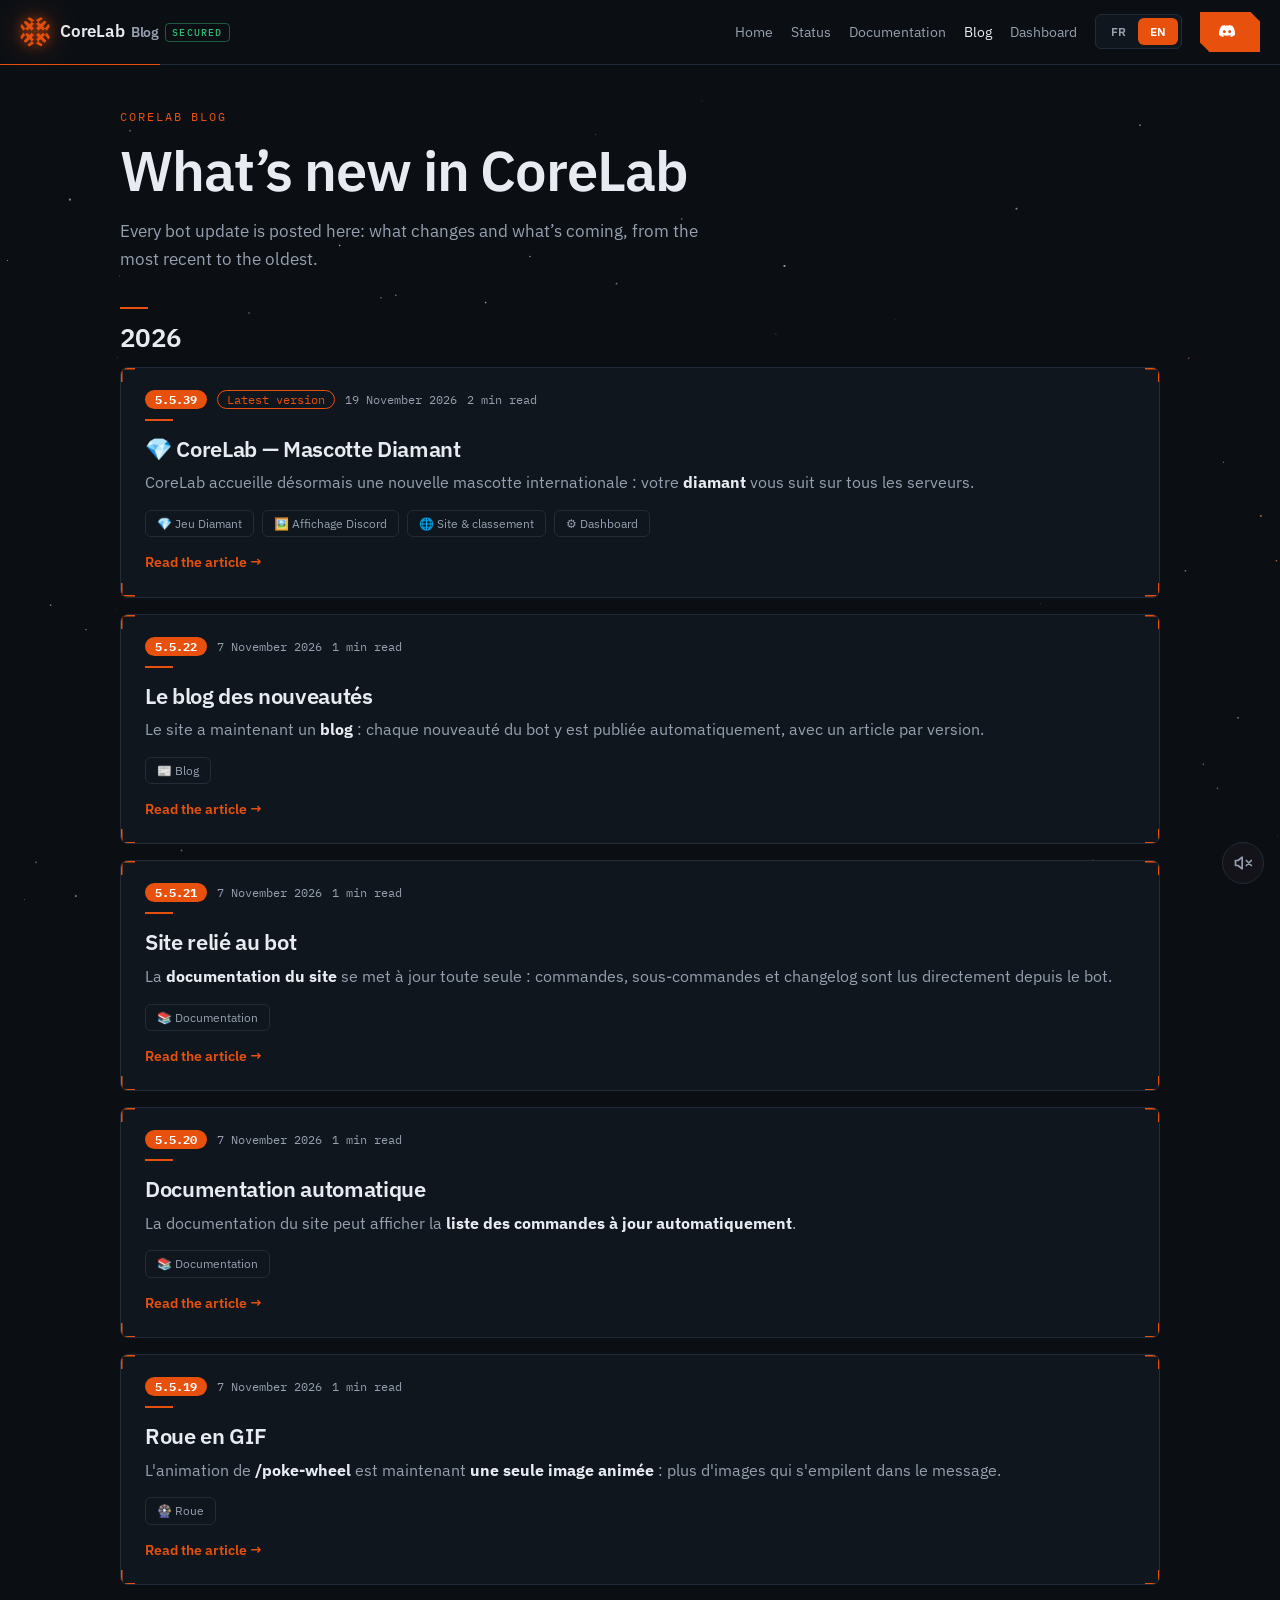
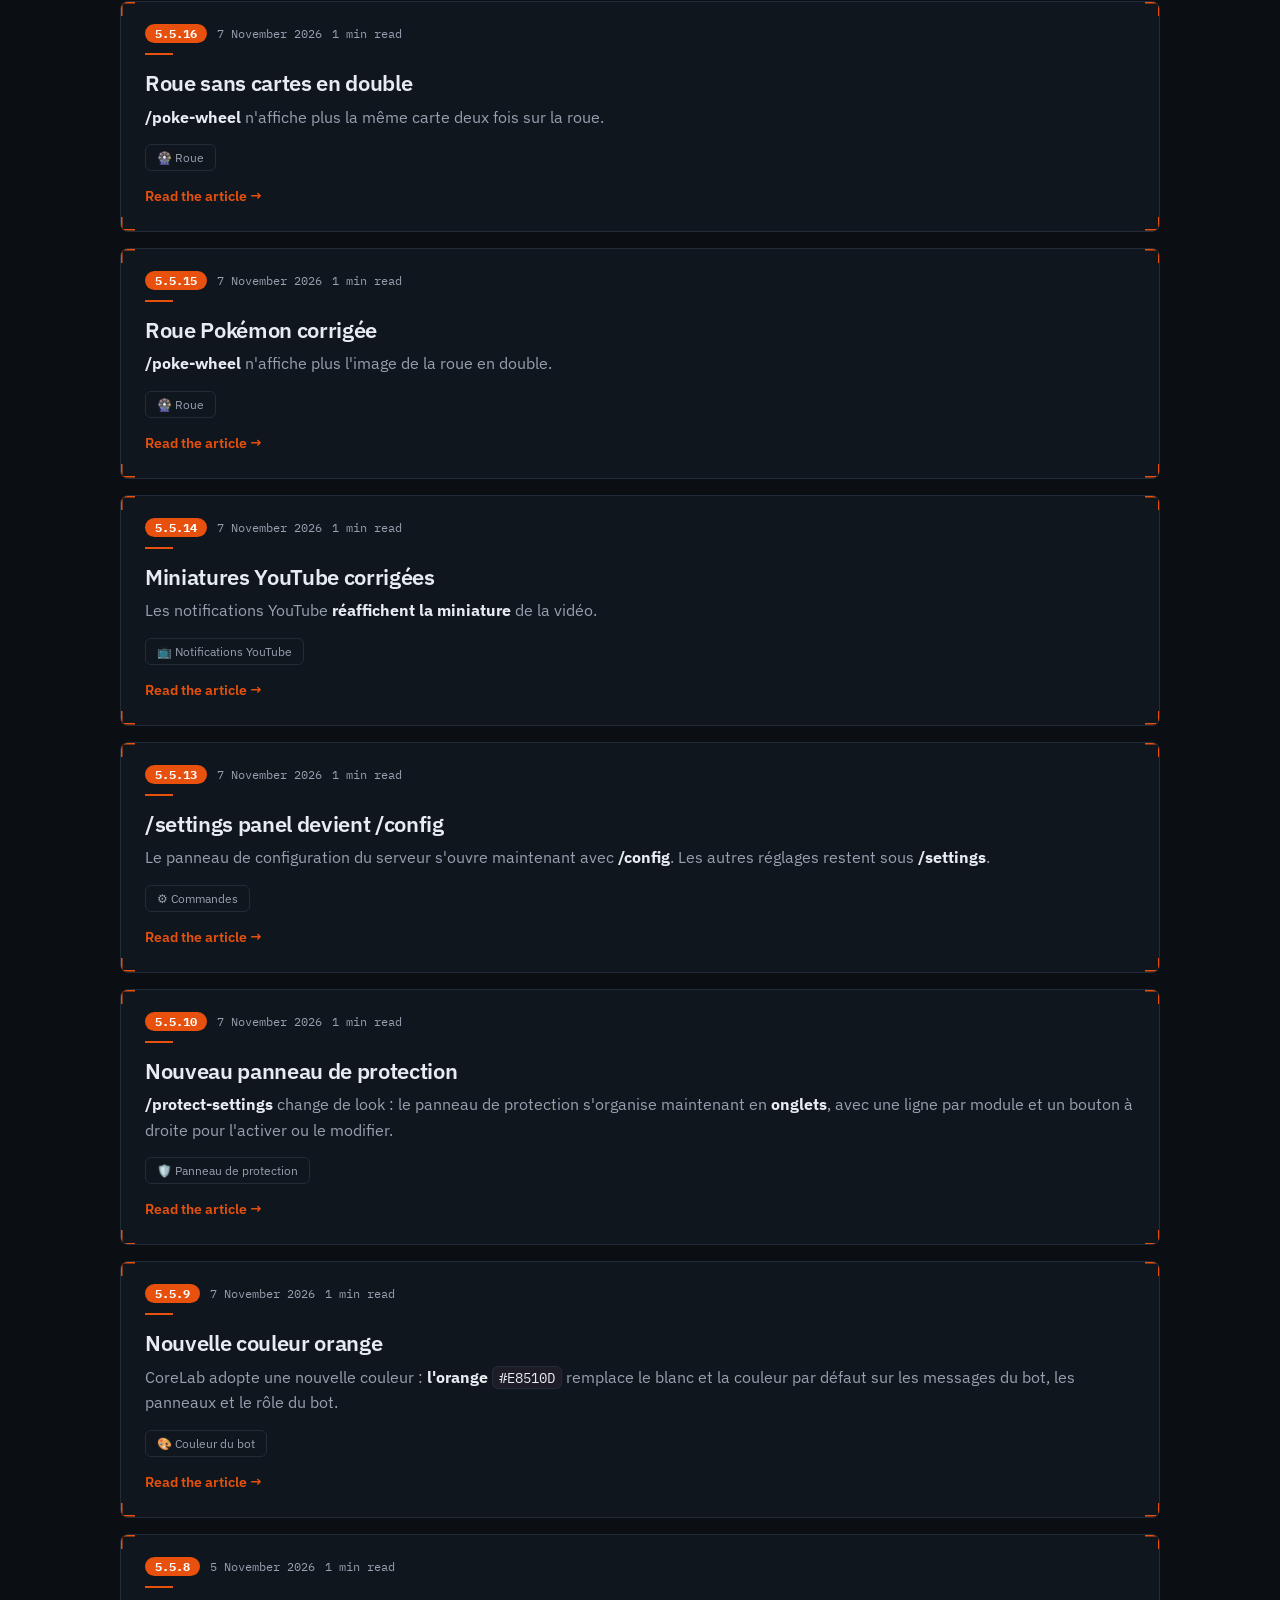
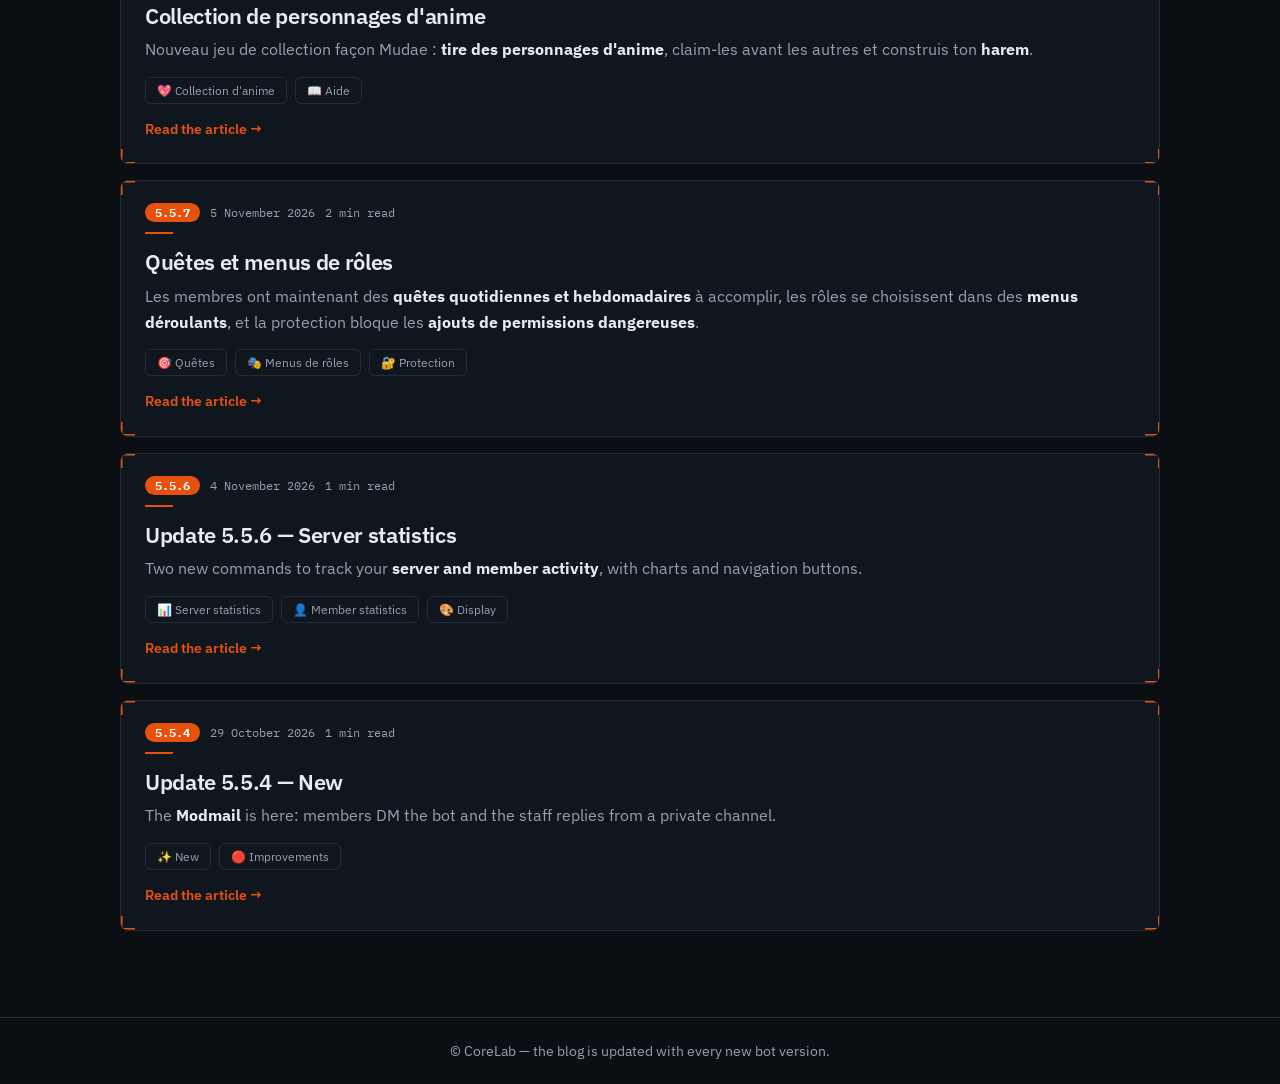
==== commit 2bd0f9af: "nouveau look protection cyber" ====
--- a/blog.html
+++ b/blog.html
@@ -72,7 +72,7 @@
 .sum{color:#d4d4d4;font-size:17px;margin:0 0 26px}
 .sum b,.art li b{color:var(--fg)}
 .hero{position:relative;border-radius:var(--r);overflow:hidden;border:1px solid var(--bd);margin:0 0 10px;padding:46px 20px 34px;text-align:center;
-background:radial-gradient(ellipse 70% 90% at 50% 0%,rgba(255,255,255,.10),transparent 70%),#0e0d12}
+background:radial-gradient(ellipse 70% 90% at 50% 0%,rgba(255,255,255,.10),transparent 70%),#0f1319}
 .hero::before{content:"";position:absolute;inset:0;opacity:.9;pointer-events:none;background-image:url("data:image/svg+xml,%3Csvg xmlns='http://www.w3.org/2000/svg' width='34.64' height='60' viewBox='0 0 34.64 60'%3E%3Cpath d='M17.32 10L34.64 20V40L17.32 50L0 40V20ZM17.32 30V50M17.32 30L0 20M17.32 30L34.64 20M17.32 0V10M17.32 50V60' fill='none' stroke='white' stroke-opacity='.08' stroke-width='1'/%3E%3C/svg%3E");background-size:52px 90px}
 .hero>*{position:relative}
 .hero img{width:64px;height:64px;border-radius:18px;margin:0 auto 12px;display:block}
@@ -118,7 +118,7 @@
 a:focus-visible,button:focus-visible{outline:2px solid var(--ac);outline-offset:2px}
 .ver{background:var(--ac);color:#fff}
 .vt{border-color:var(--ac);color:var(--ac)}
-.hero{background:radial-gradient(ellipse 70% 90% at 50% 0%,rgba(232,81,13,.30),transparent 70%),#0e0d12}
+.hero{background:radial-gradient(ellipse 70% 90% at 50% 0%,rgba(232,81,13,.30),transparent 70%),#0f1319}
 .hero .hv{background:var(--ac);color:#fff}
 .post:hover,.nav2 a:hover{border-color:var(--ac)}
 .toc{border-left-color:rgba(232,81,13,.45)}
@@ -155,7 +155,7 @@
 .pf-l a.main:hover{color:#fff;box-shadow:0 6px 22px rgba(232,81,13,.45)}
 
 /* ===== Design CoreLab (identique à la page d'accueil) ===== */
-:root{--bg:#0e0d12;--fg:#f4f2f7;--mut:#a09cad;--card:#16151c;--bd:#2b2934;--r:16px;--ac:#e8510d;--ac2:#ff7a3d;--f:"Bricolage Grotesque",system-ui,-apple-system,"Segoe UI",Roboto,sans-serif}
+:root{--bg:#0f1319;--fg:#f4f2f7;--mut:#a09cad;--card:#16151c;--bd:#2b2934;--r:16px;--ac:#e8510d;--ac2:#ff7a3d;--f:"Bricolage Grotesque",system-ui,-apple-system,"Segoe UI",Roboto,sans-serif}
 body{background:var(--bg)!important;background-image:none!important;animation:none!important;font-family:var(--f);-webkit-font-smoothing:antialiased}
 body::before{background:radial-gradient(ellipse 70% 50% at 50% -5%,rgba(232,81,13,.2),transparent 70%),radial-gradient(ellipse 50% 40% at 100% 60%,rgba(232,81,13,.06),transparent 70%)!important}
 ::selection{background:var(--ac);color:#fff}
@@ -177,6 +177,7 @@
 
 </style>
 <link rel="stylesheet" href="fx.css">
+<link rel="stylesheet" href="pro.css">
 </head>
 <body>
 <header class="top"><div class="tin">
--- a/fx.css
+++ b/fx.css
@@ -42,7 +42,7 @@
 }
 
 /* ── logo du hero : halo, anneaux qui tournent, crochets ── */
-.neon{position:absolute;left:50%;top:calc(50% - 3svh);width:min(62vw,46svh,360px);aspect-ratio:1;pointer-events:none;transform:translate(-50%,-50%) scale(calc(1 + var(--hp,0) * .6));opacity:max(0,calc(1 - var(--hp,0) * 2.4))}
+.neon{position:absolute;left:50%;top:calc(50% - 3svh);width:min(62vw,46svh,360px);aspect-ratio:1;pointer-events:none;z-index:2;--c:min(1,max(0,calc((var(--hp,0) - .05) / .4)));transform:translate(-50%,-50%) scale(calc(1 + max(0,calc(var(--hp,0) - .6)) * 1.2));opacity:min(1,max(0,calc((.82 - var(--hp,0)) / .2)))}
 .intro.static .neon{display:none}
 .neon .aura{position:absolute;inset:-28%;border-radius:50%;background:radial-gradient(circle,rgba(232,81,13,.4),rgba(232,81,13,.12) 42%,transparent 68%);filter:blur(10px);animation:fxBreathe 4s ease-in-out infinite}
 @keyframes fxBreathe{50%{transform:scale(1.12);opacity:.75}}
@@ -55,7 +55,7 @@
 .neon .rd{animation:fxSpin 14s linear infinite}.neon .rd circle{fill:#ffb089;stroke:none}
 @keyframes fxSpin{to{transform:rotate(360deg)}}
 .neon::before,.neon::after{content:"";position:absolute;top:41%;height:18%;width:7%;border:2px solid #ff7a3d;box-shadow:0 0 10px #e8510d,inset 0 0 8px rgba(232,81,13,.5);animation:fxPulse2 3s ease-in-out infinite}
-.neon::before{left:-30%;border-right:0}.neon::after{right:-30%;border-left:0}
+.neon::before{left:calc(-30% + var(--c,0) * 9%);border-right:0}.neon::after{right:calc(-30% + var(--c,0) * 9%);border-left:0}
 @keyframes fxPulse2{50%{opacity:.45}}
 @media(max-width:700px){.neon::before,.neon::after{display:none}}
 
@@ -74,4 +74,30 @@
 .logo img,.neon *,.neon::before,.neon::after,h1 em,h2 em,.gl{animation:none!important}
 .js .rv{filter:none}
 #fxlight{display:none}
-}+}
+
+/* ── scroll : le logo plein s'éteint, son contour néon se dessine, les anneaux se resserrent ── */
+.js .intro:not(.static) #dust{opacity:min(1,max(0,calc(1 - (var(--hp,0) - .08) / .3)))}
+.js .intro:not(.static) .heroTxt{z-index:3}
+.neon .rings{transform:scale(calc(1.12 - var(--c,0) * .3));transform-origin:0 0;transform-box:view-box}
+.neon svg .ol{filter:drop-shadow(0 0 2px #ffd2b8) drop-shadow(0 0 8px #e8510d) drop-shadow(0 0 18px rgba(232,81,13,.6))}
+.neon svg .ol *{filter:none;stroke:#ffb089;stroke-width:1.3;stroke-linejoin:round;stroke-dasharray:1;stroke-dashoffset:calc(1 - min(1,max(0,calc((var(--hp,0) - .1 - var(--k,0) * .012) / .26))))}
+
+/* ── transition de page en portail (iris néon) ── */
+@property --fxr{syntax:"<length>";inherits:false;initial-value:150vmax}
+html::before,html::after{content:"";position:fixed;pointer-events:none;visibility:hidden;--fxr:150vmax}
+html::after{inset:0;z-index:2147483000;background:#0f1319;-webkit-mask:radial-gradient(circle at 50% 50%,transparent var(--fxr),#000 calc(var(--fxr) + 1px));mask:radial-gradient(circle at 50% 50%,transparent var(--fxr),#000 calc(var(--fxr) + 1px));animation:fxOpen .95s cubic-bezier(.65,0,.25,1) .05s both}
+html::before{left:50%;top:50%;z-index:2147483001;width:calc(var(--fxr) * 2);height:calc(var(--fxr) * 2);transform:translate(-50%,-50%);border-radius:50%;border:2px solid #ffb089;box-shadow:0 0 18px #e8510d,0 0 60px #e8510d,inset 0 0 40px rgba(232,81,13,.5);animation:fxOpen .95s cubic-bezier(.65,0,.25,1) .05s both}
+html.fxout{pointer-events:none}
+html.fxout::before,html.fxout::after{animation:fxClose .55s cubic-bezier(.5,0,.75,.2) both}
+@keyframes fxOpen{0%{--fxr:0px;visibility:visible}99%{visibility:visible}100%{--fxr:150vmax;visibility:hidden}}
+@keyframes fxClose{from{--fxr:150vmax;visibility:visible}to{--fxr:0px;visibility:visible}}
+@media(prefers-reduced-motion:reduce){html::before,html::after{display:none!important}}
+
+/* ── bouton des sons ── */
+#fxsnd{position:fixed;right:16px;bottom:calc(16px + env(safe-area-inset-bottom,0px));z-index:45;width:42px;height:42px;border-radius:50%;border:1px solid var(--ln,#2b2934);background:rgba(22,21,28,.82);-webkit-backdrop-filter:blur(8px);backdrop-filter:blur(8px);color:var(--mu,#a09cad);display:grid;place-items:center;cursor:pointer;padding:0;transition:color .2s,border-color .2s,box-shadow .2s}
+#fxsnd:hover{color:#fff;border-color:var(--ac,#e8510d)}
+#fxsnd[aria-pressed=true]{color:#ff9d6b;border-color:var(--ac,#e8510d);box-shadow:0 0 14px rgba(232,81,13,.55)}
+#fxsnd svg{width:20px;height:20px}
+#fxsnd .on,#fxsnd[aria-pressed=true] .off{display:none}
+#fxsnd[aria-pressed=true] .on{display:block}
--- a/pro.css
+++ b/pro.css
@@ -0,0 +1,142 @@
+/* CoreLab – thème professionnel (chargé en dernier, remplace l'habillage néon) */
+@import url("https://fonts.googleapis.com/css2?family=IBM+Plex+Sans:wght@400;500;600&family=IBM+Plex+Mono:wght@400;500&display=swap");
+
+:root,:root[data-theme="dark"]{
+  --bg:#0f1319;--s1:#151a22;--s2:#1b212b;--ln:#262e3a;--tx:#e8ecf2;--mu:#96a0b0;
+  --ac:#e8510d;--ac2:#ff7a3d;--r:8px;--nav:60px;
+  --fg:#e8ecf2;--mut:#96a0b0;--card:#151a22;--bd:#262e3a;
+  --f:"IBM Plex Sans",system-ui,-apple-system,"Segoe UI",Roboto,sans-serif;
+  --mono:"IBM Plex Mono",ui-monospace,Menlo,Consolas,monospace;--m:var(--mono);
+}
+:root[data-theme="light"]{
+  --bg:#f5f6f8;--s1:#ffffff;--s2:#eef0f4;--ln:#dfe3ea;--tx:#12161d;--mu:#5b6574;
+  --ac:#d9480f;--ac2:#d9480f;--fg:#12161d;--mut:#5b6574;--card:#ffffff;--bd:#dfe3ea;
+}
+
+/* fond et texte : plus de halos */
+html body{background:var(--bg);color:var(--tx);font-family:var(--f);line-height:1.6;letter-spacing:0}
+body::before,.aur,#net,#dust,.neon,.hub::before,.hub::after{display:none!important}
+::selection{background:var(--ac);color:#fff}
+a:focus-visible,button:focus-visible,summary:focus-visible{outline:2px solid var(--ac);outline-offset:2px}
+#prog{height:2px}
+
+/* navigation : barre pleine largeur, bordure fine */
+header,header.top,header.sh{background:var(--bg)!important;border-bottom:1px solid var(--ln)!important;backdrop-filter:none!important;-webkit-backdrop-filter:none!important}
+.logo{font-weight:600;font-size:17px;letter-spacing:-.01em}
+.logo img{border-radius:6px}
+.nvp,.hgrp,.ubtn{background:transparent!important;border:0!important;box-shadow:none!important}
+.nvp a,.dd-b{font-size:14px;font-weight:500;color:var(--mu);border-radius:6px}
+.nvp a:hover,.dd-b:hover{color:var(--tx);background:var(--s2)}
+.dd-m{background:var(--s1)!important;border:1px solid var(--ln)!important;border-radius:var(--r)!important;box-shadow:0 8px 24px rgba(0,0,0,.18)!important}
+
+/* titres : alignés à gauche, plus sobres */
+h1,h2,h3{font-family:var(--f);font-weight:600;letter-spacing:-.02em}
+h1{font-size:clamp(34px,5vw,56px);line-height:1.08;margin:16px 0 18px;max-width:760px}
+h2{font-size:clamp(26px,3.2vw,36px);line-height:1.15}
+h1 em,h2 em{color:inherit!important;text-shadow:none!important;font-style:normal}
+.sub,.lead{color:var(--mu);font-size:17px;max-width:600px}
+.head{margin-bottom:40px}
+.pad{padding:84px 0}
+.wrap{max-width:1080px}
+
+/* hero : texte à gauche, logo en retrait */
+.intro .pin{place-items:center start}
+.heroTxt{text-align:left!important}
+.heroTxt .sub{margin:0 0 28px}
+.heroTxt .hub{margin:0 0 22px;width:56px;height:56px}
+.hlogo{width:56px!important;height:56px!important;border-radius:12px!important;filter:none!important}
+.cta,.pills{justify-content:flex-start!important}
+.hi{display:none}
+.hint,.down{display:none!important}
+
+/* composants : plats, rayons réduits, pas d'effet de lévitation */
+.btn{border-radius:var(--r);font-weight:500;font-size:14px;padding:11px 20px;box-shadow:none!important;transform:none!important}
+.btn:hover{filter:brightness(1.08)}
+.btn.ghost{background:transparent;color:var(--tx);border-color:var(--ln)}
+.btn.ghost:hover{background:var(--s2)}
+.badge,.pills span,.lang,.lang button{border-radius:6px!important}
+.badge{background:var(--s1);border-color:var(--ln)!important;font-size:12.5px}
+.dot{animation:none;background:#2fb872}
+.term,.ad-c,.cv-card,.card,.faq details,details,.pcard,.plan,.post,.tile,.box,[class*="card"]{border-radius:var(--r)!important;box-shadow:none!important}
+.cv-card,.cv-card.on{background:var(--s1)!important;border:1px solid var(--ln)!important}
+.cv-card.on{border-color:var(--ac)!important}
+.cv-count b{color:var(--tx)!important}.cv-count span{color:var(--ln)!important}
+.hlogo,.logo img,[class*="glow"],[class*="neon"]{text-shadow:none!important}
+
+/* pied de page */
+footer{border-top:1px solid var(--ln);background:var(--bg);color:var(--mu);font-size:14px}
+
+@media(prefers-reduced-motion:reduce){*{animation:none!important;transition:none!important}}
+
+/* dashboard */
+.side a,.side button{border-radius:6px}
+.side a.on,.side a.active,.side .on{background:var(--s2);color:var(--tx);box-shadow:inset 2px 0 0 var(--ac)}
+input,select,textarea{border-radius:6px;font-family:var(--f)}
+table{border-collapse:collapse}
+th{font-weight:500;color:var(--mu)}
+
+/* ===== style cyber-protection ===== */
+:root,:root[data-theme="dark"]{--bg:#0b0f14;--s1:#10161d;--s2:#161d26;--ln:#222c38;--card:#10161d;--bd:#222c38;--ok:#2fb872}
+/* grille de fond discrète, estompée vers le bas */
+html body{background-image:linear-gradient(rgba(255,255,255,.028) 1px,transparent 1px),linear-gradient(90deg,rgba(255,255,255,.028) 1px,transparent 1px);background-size:44px 44px;background-attachment:fixed}
+:root[data-theme="light"] body{background-image:linear-gradient(rgba(0,0,0,.04) 1px,transparent 1px),linear-gradient(90deg,rgba(0,0,0,.04) 1px,transparent 1px)}
+/* nav : filet orange et état "sécurisé" */
+header::after{content:"";position:absolute;left:0;bottom:-1px;width:160px;height:1px;background:var(--ac)}
+header{position:fixed}
+.logo::after{content:"SECURED";margin-left:6px;font:500 10px var(--mono);letter-spacing:.12em;color:var(--ok);border:1px solid rgba(47,184,114,.45);border-radius:4px;padding:2px 6px}
+/* bouclier du hero */
+.hub.shield{width:84px!important;height:94px!important;margin:0 0 20px!important}
+.hub.shield svg{width:100%;height:100%;overflow:visible}
+.sh-bg{fill:rgba(232,81,13,.08)}
+.sh-ln{fill:none;stroke:var(--ac);stroke-width:2.5;stroke-linejoin:round}
+.sh-scan{fill:rgba(255,122,61,.35);animation:scan 3.6s ease-in-out infinite}
+@keyframes scan{0%{transform:translateY(-14px)}100%{transform:translateY(112px)}}
+.secline{display:flex;flex-wrap:wrap;align-items:center;gap:8px 14px;margin:0 0 6px;font:500 12px var(--mono);color:var(--mu)}
+.secline i{width:8px;height:8px;border-radius:50%;background:var(--ok);box-shadow:0 0 0 3px rgba(47,184,114,.2)}
+.secline span{color:var(--ok);letter-spacing:.06em}
+.secline b{font-weight:500;padding:2px 8px;border:1px solid var(--ln);border-radius:4px;background:var(--s1)}
+html[lang="en"] .fr,html[lang="fr"] .en{display:none}
+.badge{display:none}
+/* cadres "HUD" : angles marqués sur les blocs importants */
+.term,.cv-card,.ad-c,details,.card,.plan,.post{border:1px solid var(--ln)!important;
+ background-image:linear-gradient(var(--ac),var(--ac)),linear-gradient(var(--ac),var(--ac)),linear-gradient(var(--ac),var(--ac)),linear-gradient(var(--ac),var(--ac)),linear-gradient(var(--ac),var(--ac)),linear-gradient(var(--ac),var(--ac)),linear-gradient(var(--ac),var(--ac)),linear-gradient(var(--ac),var(--ac));
+ background-size:14px 1.5px,1.5px 14px,14px 1.5px,1.5px 14px,14px 1.5px,1.5px 14px,14px 1.5px,1.5px 14px;
+ background-position:0 0,0 0,100% 0,100% 0,0 100%,0 100%,100% 100%,100% 100%;background-repeat:no-repeat}
+.cv-card{background-color:var(--s1)!important}
+h2::before{content:"";display:block;width:28px;height:2px;background:var(--ac);margin-bottom:14px}
+.tb,.cv-n,.pills span,.ad-st{font-family:var(--mono)}
+.pills span{border-color:var(--ln);color:var(--mu)}
+.btn:not(.ghost){background:var(--ac);border-color:var(--ac);clip-path:polygon(0 0,calc(100% - 10px) 0,100% 10px,100% 100%,10px 100%,0 calc(100% - 10px))!important;border-radius:0!important}
+
+/* ===== dashboard : cyber-protection ===== */
+:root{--hud:linear-gradient(var(--ac),var(--ac)),linear-gradient(var(--ac),var(--ac)),linear-gradient(var(--ac),var(--ac)),linear-gradient(var(--ac),var(--ac)),linear-gradient(var(--ac),var(--ac)),linear-gradient(var(--ac),var(--ac)),linear-gradient(var(--ac),var(--ac)),linear-gradient(var(--ac),var(--ac))}
+.sc,.stat,.mod,.form,.net-st,.td-card,.stf-top,.inf-wrap,.autoresponse-item,.pvcol,.jg,.cal-sc,.lgn-card,.hp-setup,.captcha-preview,.trx,.ae{
+ border-radius:8px!important;box-shadow:none!important;background-color:var(--s1);background-image:var(--hud);
+ background-size:12px 1.5px,1.5px 12px,12px 1.5px,1.5px 12px,12px 1.5px,1.5px 12px,12px 1.5px,1.5px 12px;
+ background-position:0 0,0 0,100% 0,100% 0,0 100%,0 100%,100% 100%,100% 100%;background-repeat:no-repeat}
+.sc:hover,.mod:hover{border-color:var(--ac)!important;transform:none!important}
+.cmd-item,.net-al,.jtech,.jimg,.dsc-tab,.pseg,.td-ic,.net-ico{border-radius:6px!important}
+.hm-hero h1 em,.hm-hero h1{text-shadow:none!important}
+.hm-eye{font:500 12px var(--mono);letter-spacing:.08em;color:var(--ok)}
+.hm-eye::before{content:"";display:inline-block;width:7px;height:7px;margin-right:8px;border-radius:50%;background:var(--ok);box-shadow:0 0 0 3px rgba(47,184,114,.2)}
+.stat b,.stat strong,.sc b{font-variant-numeric:tabular-nums}
+.chip,.find,.qk,.cal-vs,.cal-lg{border-radius:6px!important}
+.side a,.side button,.side .on{border-radius:6px!important}
+.side a.on,.side .on{background:var(--s2);box-shadow:inset 2px 0 0 var(--ac)!important}
+.toast{border-radius:6px;border-left:2px solid var(--ac)}
+
+/* ===== accueil du dashboard + menu latéral ===== */
+.hm-promo,.hm-st,.hm-box,.hm-sv,.sl-card,.gh{
+ border-radius:8px!important;box-shadow:none!important;background-color:var(--s1)!important;background-image:var(--hud)!important;
+ background-size:12px 1.5px,1.5px 12px,12px 1.5px,1.5px 12px,12px 1.5px,1.5px 12px,12px 1.5px,1.5px 12px;
+ background-position:0 0,0 0,100% 0,100% 0,0 100%,0 100%,100% 100%,100% 100%;background-repeat:no-repeat}
+.hm-ri,.hm-wide,.hm-pill,.sfadd,.sv,.l,.hm-rii,.hm-plus,.sl-row,.am-ic{border-radius:6px!important}
+.hm-ri:hover,.hm-sv:hover,.sl-card:hover{border-color:var(--ac)!important;transform:none!important}
+.hm-pi{border-radius:0!important;width:44px;height:50px;clip-path:polygon(50% 0,100% 14%,100% 58%,50% 100%,0 58%,0 14%);background:rgba(232,81,13,.16)!important;color:var(--ac)}
+.hm-pi svg{color:var(--ac)}
+.hm-promo{border-left:2px solid var(--ac)!important}
+.hm-ring{border-color:var(--s2)!important;border-top-color:var(--ac)!important;border-right-color:rgba(232,81,13,.35)!important}
+.hm-lab{font-family:var(--mono);letter-spacing:.1em;color:var(--mu)}
+.sflogo::after{content:"SECURED";margin-left:8px;font:500 9.5px var(--mono);letter-spacing:.12em;color:var(--ok);border:1px solid rgba(47,184,114,.45);border-radius:4px;padding:2px 6px}
+.sv.on{background:var(--s2)!important;border-color:var(--ln)!important;box-shadow:inset 2px 0 0 var(--ac)!important}
+.sfoot::before{content:"";width:8px;height:8px;border-radius:50%;background:var(--ok);box-shadow:0 0 0 3px rgba(47,184,114,.2);flex:none}
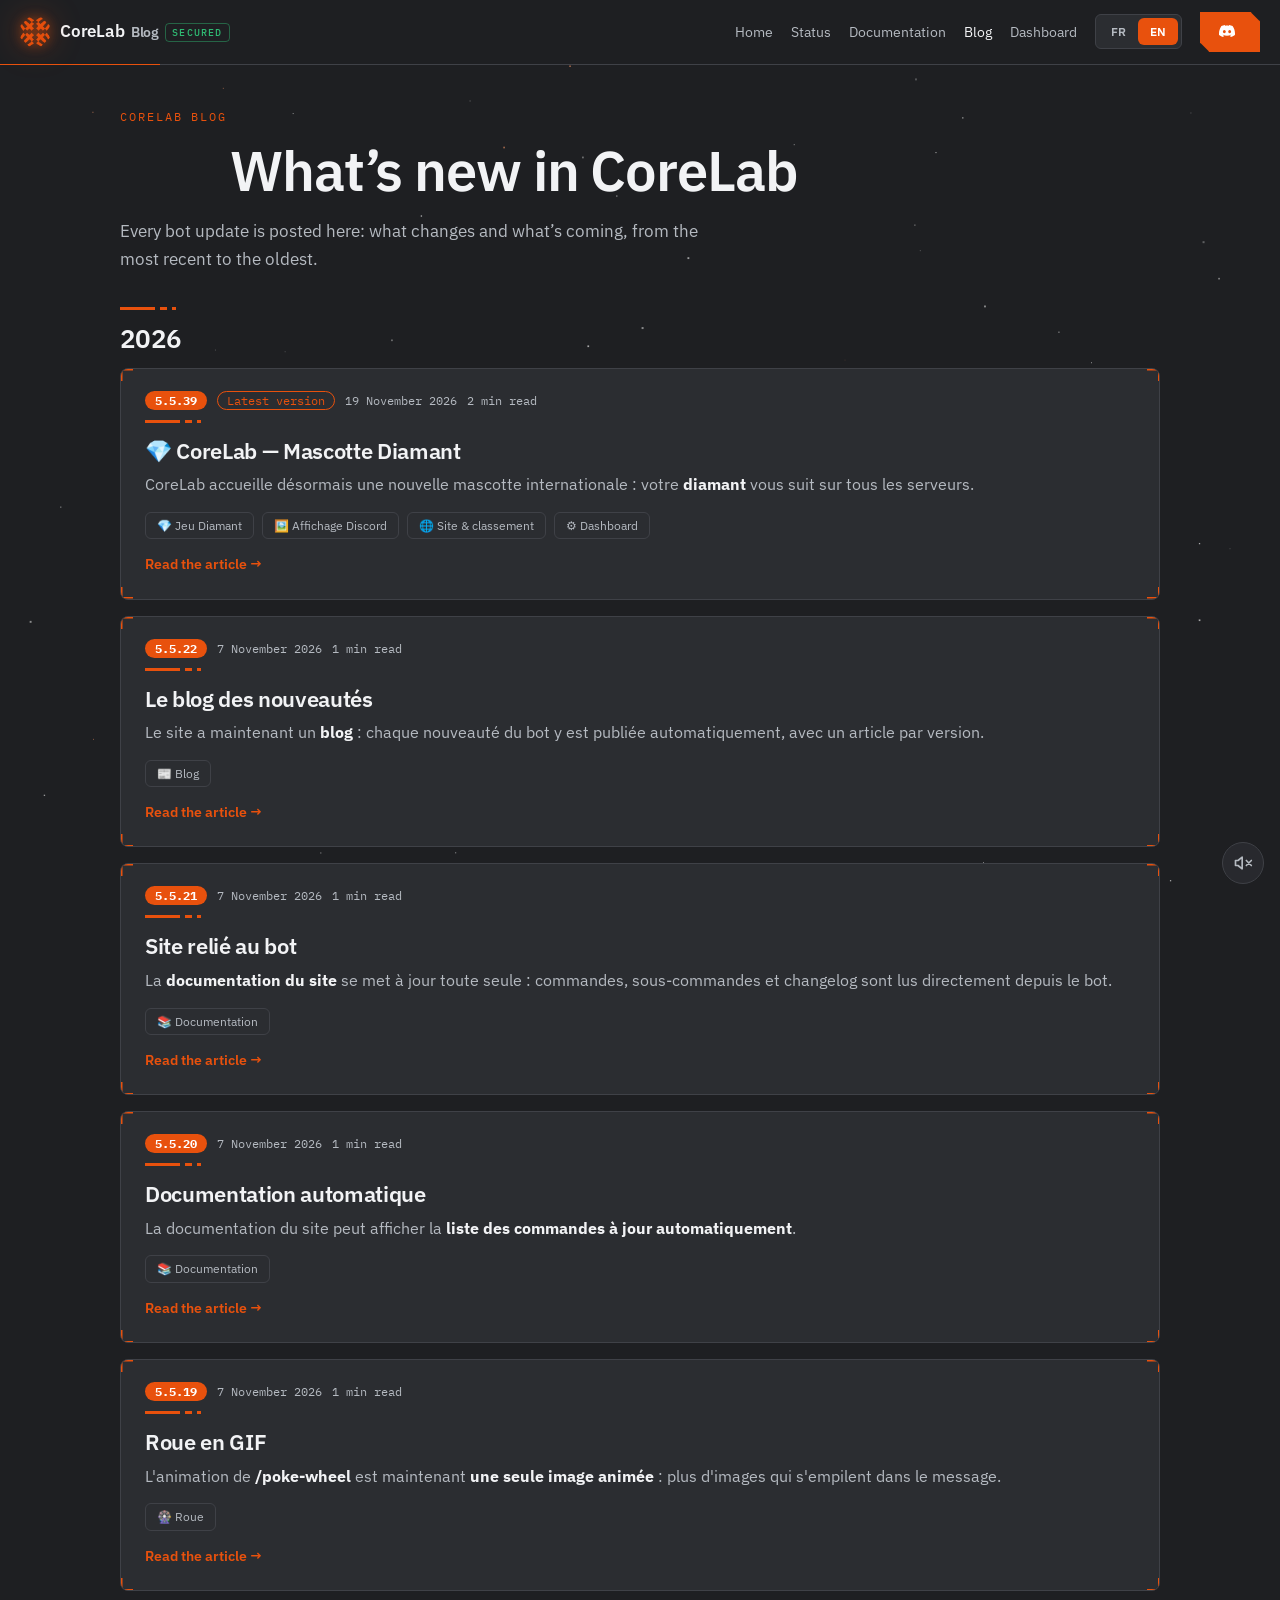
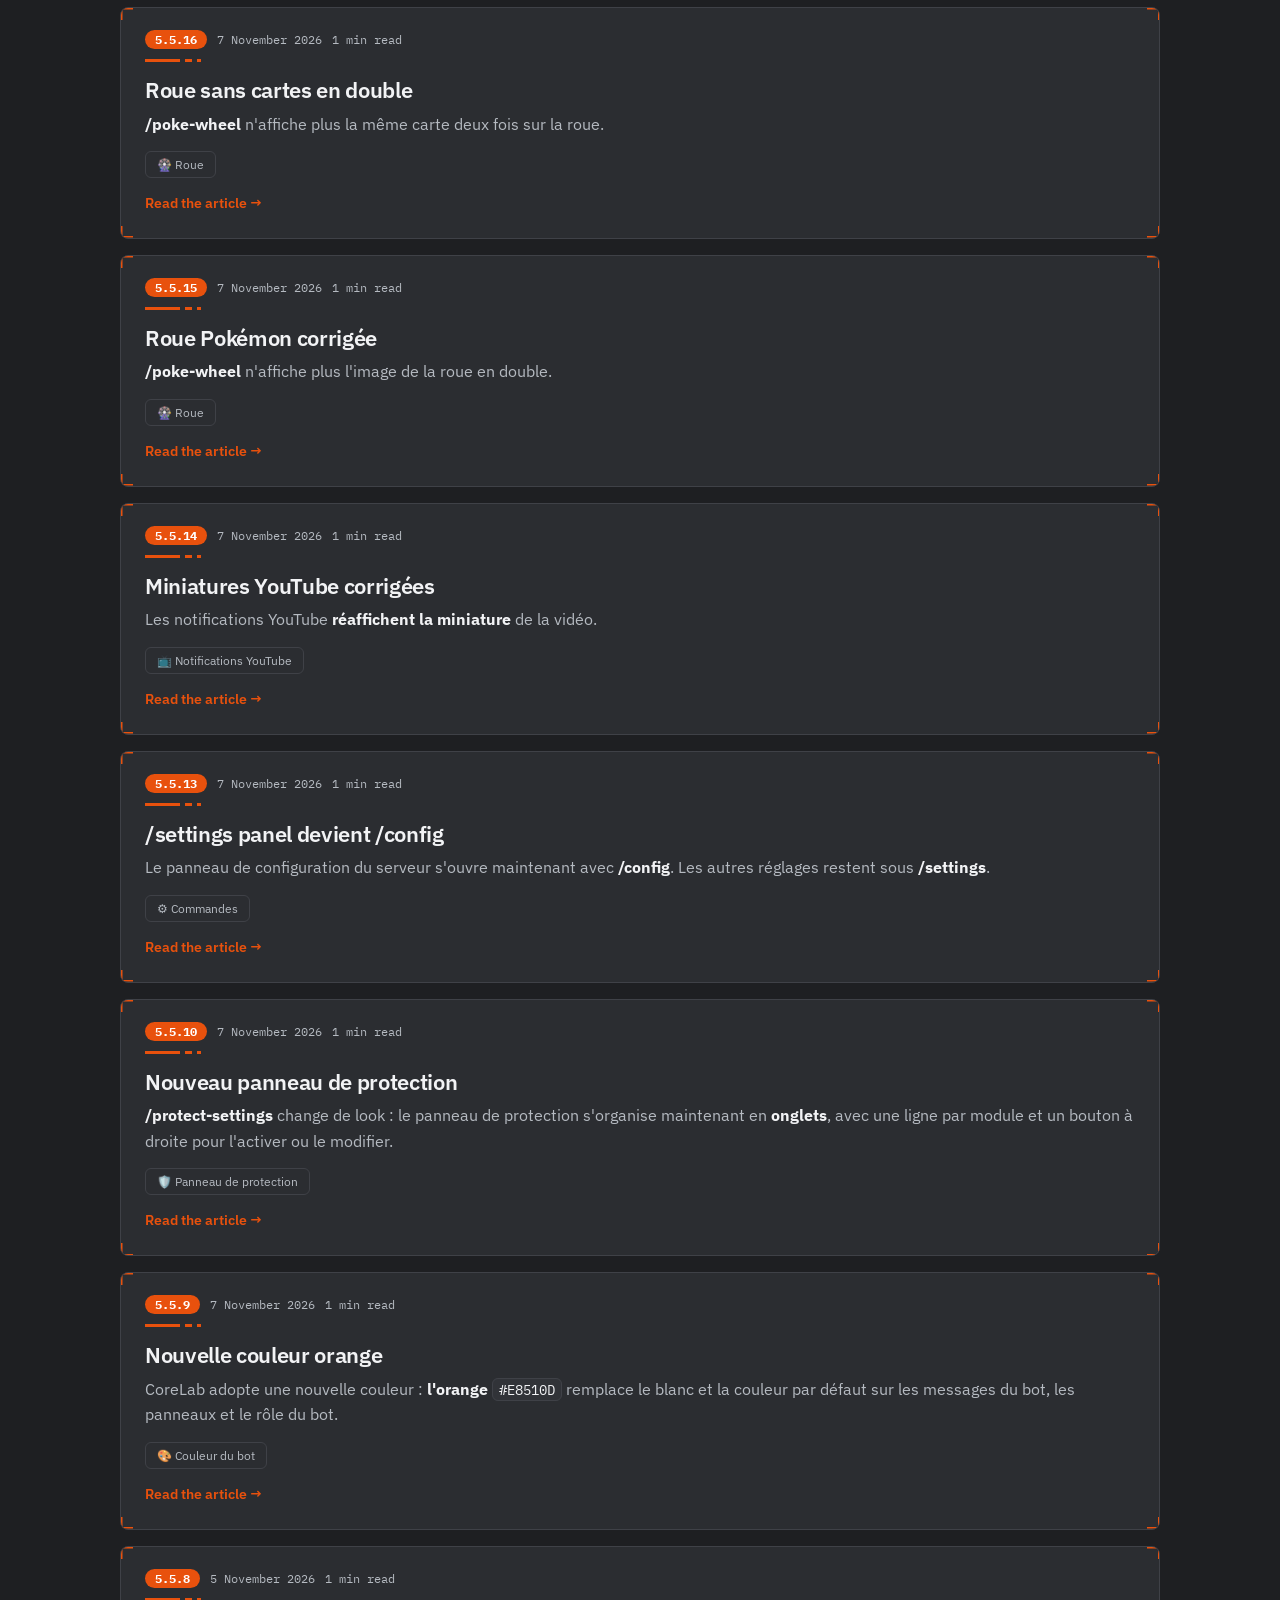
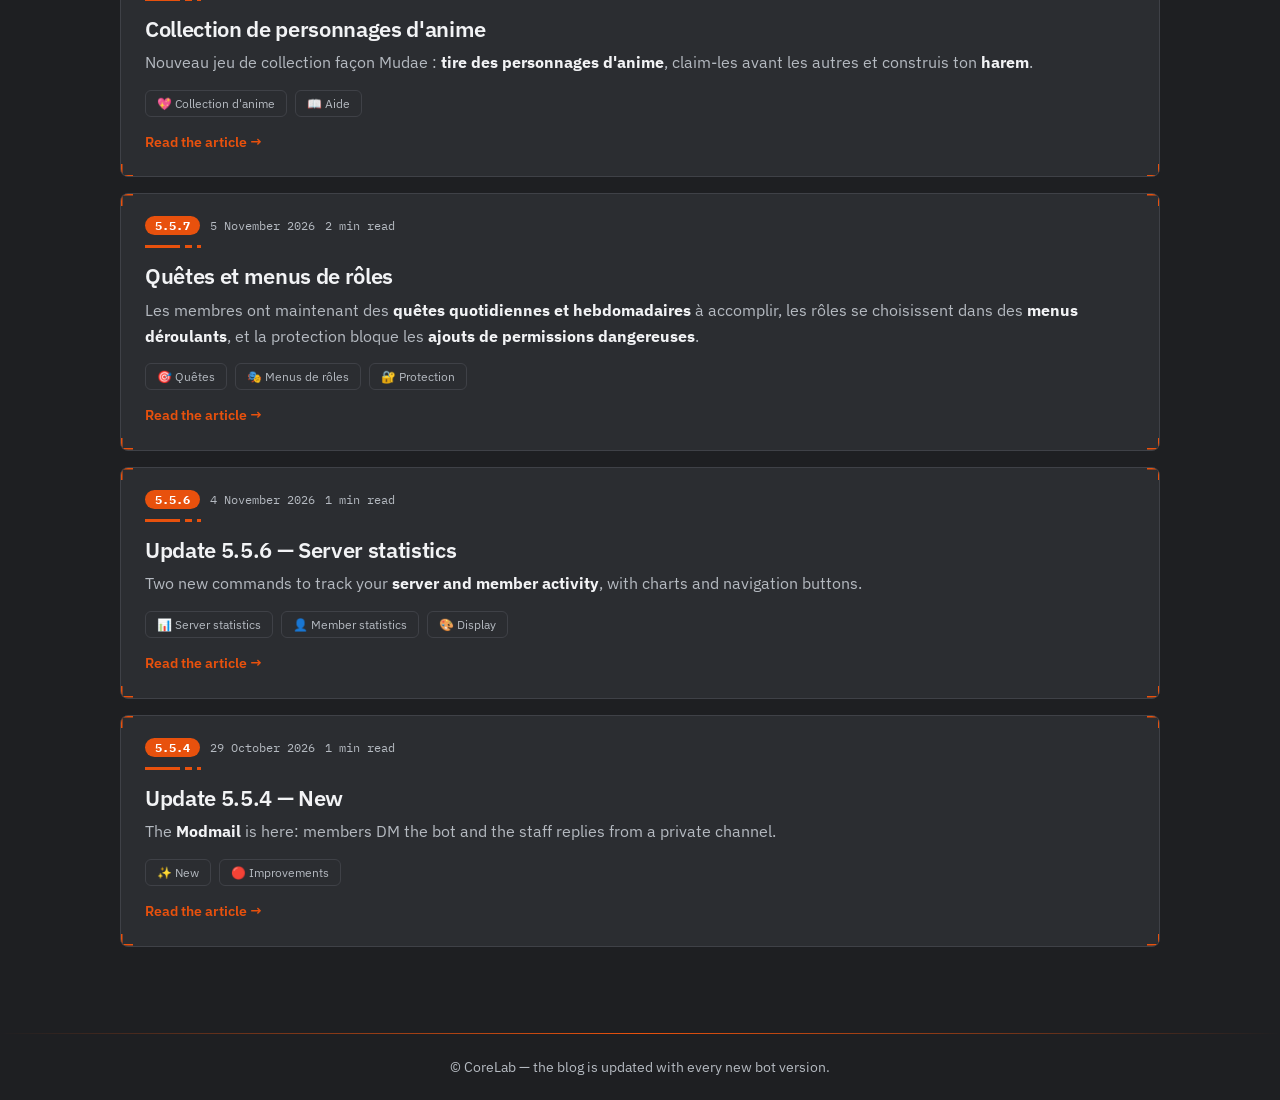
==== commit 9ae9422d: "relook gris discord partout" ====
--- a/blog.html
+++ b/blog.html
@@ -11,7 +11,7 @@
 <style>
 
 
-:root{--ac:#e8510d;--fg:#fff;--mut:#a09cad;--card:#16151c;--bd:#2b2934;--r:14px;--f:system-ui,-apple-system,"Segoe UI",Roboto,sans-serif;--m:ui-monospace,Menlo,Consolas,monospace;box-sizing:border-box;padding-top:env(safe-area-inset-top,0px);padding-bottom:env(safe-area-inset-bottom,0px)}
+:root{--ac:#e8510d;--fg:#fff;--mut:#b5bac1;--card:#2b2d31;--bd:#3f4147;--r:14px;--f:system-ui,-apple-system,"Segoe UI",Roboto,sans-serif;--m:ui-monospace,Menlo,Consolas,monospace;box-sizing:border-box;padding-top:env(safe-area-inset-top,0px);padding-bottom:env(safe-area-inset-bottom,0px)}
 html{scroll-padding-top:80px;scroll-behavior:smooth}
 *,*::before,*::after{box-sizing:inherit}
 body{margin:0;color:var(--fg);font-family:var(--f);line-height:1.6;min-height:100vh;background-color:#000;background-image:url("data:image/svg+xml,%3Csvg xmlns='http://www.w3.org/2000/svg' width='34.64' height='60' viewBox='0 0 34.64 60'%3E%3Cpath d='M17.32 10L34.64 20V40L17.32 50L0 40V20ZM17.32 30V50M17.32 30L0 20M17.32 30L34.64 20M17.32 0V10M17.32 50V60' fill='none' stroke='white' stroke-opacity='.09' stroke-width='1'/%3E%3C/svg%3E");background-size:52px 90px;animation:up 8s linear infinite}
@@ -37,7 +37,7 @@
 .lead{color:var(--mut);font-size:17px;max-width:680px;margin:0 0 30px}
 .yr{font-size:26px;letter-spacing:-.02em;margin:34px 0 14px}
 .post{display:block;border:1px solid var(--bd);background:var(--card);border-radius:var(--r);padding:22px 24px;margin:0 0 16px;transition:border-color .15s,transform .15s}
-.post:hover{border-color:#3a3846;transform:translateY(-2px)}
+.post:hover{border-color:#3f4147;transform:translateY(-2px)}
 .meta{display:flex;flex-wrap:wrap;gap:10px;align-items:center;font:12px var(--m);color:var(--mut);margin:0 0 10px}
 .ver{color:#000;background:var(--fg);border-radius:999px;padding:2px 10px;font-weight:700}
 .vt{border:1px solid var(--fg);border-radius:999px;padding:1px 9px;color:var(--fg)}
@@ -47,7 +47,7 @@
 .chips{display:flex;flex-wrap:wrap;gap:8px;margin:14px 0 0}
 .chip{font-size:12px;border:1px solid var(--bd);border-radius:999px;padding:3px 11px;color:var(--mut)}
 .more{display:inline-block;margin-top:14px;font-weight:600;font-size:14px;color:var(--ac)}
-code{font:.9em var(--m);background:#1e1c26;border:1px solid var(--bd);border-radius:6px;padding:1px 6px}
+code{font:.9em var(--m);background:#313338;border:1px solid var(--bd);border-radius:6px;padding:1px 6px}
 /* ----- barre latérale gauche (liste des articles) ----- */
 .side,.toc{position:sticky;top:84px;max-height:calc(100vh - 100px);overflow:auto;scrollbar-width:thin}
 .side h3{font-size:24px;letter-spacing:-.02em;margin:0 0 22px}
@@ -65,14 +65,14 @@
 .info .vt,.info .ver{font:12px var(--m)}
 .auth{display:flex;flex-wrap:wrap;gap:12px 44px;margin:0 0 26px}
 .au{display:flex;align-items:center;gap:12px}
-.av{width:58px;height:58px;border-radius:50%;flex:none;display:grid;place-items:center;background:#1e1c26;border:1px solid var(--bd);font-weight:800;font-size:22px;overflow:hidden}
+.av{width:58px;height:58px;border-radius:50%;flex:none;display:grid;place-items:center;background:#313338;border:1px solid var(--bd);font-weight:800;font-size:22px;overflow:hidden}
 .av{position:relative}.av img{position:absolute;inset:0;width:100%;height:100%;object-fit:cover}
 .au b{display:block;color:var(--ac);font-size:18px;line-height:1.2}
 .au small{color:#d4d4d4;font-size:14px}
 .sum{color:#d4d4d4;font-size:17px;margin:0 0 26px}
 .sum b,.art li b{color:var(--fg)}
 .hero{position:relative;border-radius:var(--r);overflow:hidden;border:1px solid var(--bd);margin:0 0 10px;padding:46px 20px 34px;text-align:center;
-background:radial-gradient(ellipse 70% 90% at 50% 0%,rgba(255,255,255,.10),transparent 70%),#0f1319}
+background:radial-gradient(ellipse 70% 90% at 50% 0%,rgba(255,255,255,.10),transparent 70%),#1e1f22}
 .hero::before{content:"";position:absolute;inset:0;opacity:.9;pointer-events:none;background-image:url("data:image/svg+xml,%3Csvg xmlns='http://www.w3.org/2000/svg' width='34.64' height='60' viewBox='0 0 34.64 60'%3E%3Cpath d='M17.32 10L34.64 20V40L17.32 50L0 40V20ZM17.32 30V50M17.32 30L0 20M17.32 30L34.64 20M17.32 0V10M17.32 50V60' fill='none' stroke='white' stroke-opacity='.08' stroke-width='1'/%3E%3C/svg%3E");background-size:52px 90px}
 .hero>*{position:relative}
 .hero img{width:64px;height:64px;border-radius:18px;margin:0 auto 12px;display:block}
@@ -89,7 +89,7 @@
 .tg.chg{color:#7aa7ff;border-color:rgba(122,167,255,.4);background:rgba(122,167,255,.08)}
 .tg.fix{color:#c4a1ff;border-color:rgba(196,161,255,.4);background:rgba(196,161,255,.08)}
 .tg.warn{color:#fbbf24;border-color:rgba(251,191,36,.4);background:rgba(251,191,36,.08)}
-.tg.info{color:#a09cad;border-color:#3a3a3a;background:rgba(255,255,255,.04)}
+.tg.info{color:#b5bac1;border-color:#3a3a3a;background:rgba(255,255,255,.04)}
 /* ----- sommaire droite ----- */
 .toc{border-left:1px solid var(--bd);padding-left:18px}
 .toc small{display:block;font:11px var(--m);letter-spacing:.14em;text-transform:uppercase;color:var(--mut);margin:0 0 12px}
@@ -97,7 +97,7 @@
 .toc a:hover,.toc a.on{color:var(--ac)}
 .nav2{display:flex;justify-content:space-between;gap:14px;margin-top:44px;flex-wrap:wrap}
 .nav2 a{border:1px solid var(--bd);background:var(--card);border-radius:var(--r);padding:12px 16px;font-size:14px;max-width:48%}
-.nav2 a:hover{border-color:#3a3846}.nav2 small{display:block;color:var(--mut);font:11px var(--m);text-transform:uppercase;letter-spacing:.1em}
+.nav2 a:hover{border-color:#3f4147}.nav2 small{display:block;color:var(--mut);font:11px var(--m);text-transform:uppercase;letter-spacing:.1em}
 .note{border:1px solid var(--bd);border-radius:var(--r);padding:16px;color:var(--mut)}
 footer{border-top:1px solid var(--bd);padding:22px 20px;text-align:center;color:var(--mut);font-size:13px}
 @media(max-width:1150px){.pg{grid-template-columns:230px minmax(0,1fr);gap:34px}.toc{display:none}}
@@ -118,7 +118,7 @@
 a:focus-visible,button:focus-visible{outline:2px solid var(--ac);outline-offset:2px}
 .ver{background:var(--ac);color:#fff}
 .vt{border-color:var(--ac);color:var(--ac)}
-.hero{background:radial-gradient(ellipse 70% 90% at 50% 0%,rgba(232,81,13,.30),transparent 70%),#0f1319}
+.hero{background:radial-gradient(ellipse 70% 90% at 50% 0%,rgba(232,81,13,.30),transparent 70%),#1e1f22}
 .hero .hv{background:var(--ac);color:#fff}
 .post:hover,.nav2 a:hover{border-color:var(--ac)}
 .toc{border-left-color:rgba(232,81,13,.45)}
@@ -137,29 +137,29 @@
 .pf-x{position:absolute;top:12px;right:12px;z-index:2;width:34px;height:34px;border-radius:50%;border:1px solid rgba(255,255,255,.25);background:rgba(0,0,0,.45);color:#fff;font-size:16px;cursor:pointer;display:grid;place-items:center}
 .pf-x:hover{background:var(--ac);border-color:var(--ac)}
 .pf-h{padding:0 24px;margin-top:-54px;position:relative}
-.pf-av{width:108px;height:108px;border-radius:50%;border:4px solid var(--card);box-shadow:0 0 0 2px var(--ac),0 0 28px rgba(232,81,13,.5);background:#1e1c26;display:grid;place-items:center;font-weight:800;font-size:44px;overflow:hidden;position:relative}
+.pf-av{width:108px;height:108px;border-radius:50%;border:4px solid var(--card);box-shadow:0 0 0 2px var(--ac),0 0 28px rgba(232,81,13,.5);background:#313338;display:grid;place-items:center;font-weight:800;font-size:44px;overflow:hidden;position:relative}
 .pf-av img{position:absolute;inset:0;width:100%;height:100%;object-fit:cover}
 .pf-n{font-size:28px;font-weight:800;letter-spacing:-.025em;line-height:1.15;margin:14px 0 8px}
 .pf-r{display:inline-block;font:700 12px var(--m);letter-spacing:.06em;text-transform:uppercase;color:var(--ac);border:1px solid rgba(232,81,13,.55);background:rgba(232,81,13,.1);border-radius:999px;padding:3px 12px}
 .pf-s{padding:20px 24px 24px}
 .pf-k{font:11px var(--m);letter-spacing:.14em;text-transform:uppercase;color:var(--ac);margin:0 0 8px}
-.pf-bio{border:1px solid var(--bd);background:#16151c;border-radius:var(--r);padding:14px 16px;color:#d4d4d4;font-size:15px;margin:0 0 16px}
+.pf-bio{border:1px solid var(--bd);background:#2b2d31;border-radius:var(--r);padding:14px 16px;color:#d4d4d4;font-size:15px;margin:0 0 16px}
 .pf-st{display:grid;grid-template-columns:repeat(3,1fr);gap:10px;margin:0 0 18px}
-.pf-st div{border:1px solid var(--bd);background:#16151c;border-radius:var(--r);padding:12px 8px;text-align:center}
+.pf-st div{border:1px solid var(--bd);background:#2b2d31;border-radius:var(--r);padding:12px 8px;text-align:center}
 .pf-st b{display:block;font-size:20px;letter-spacing:-.02em;color:var(--ac);line-height:1.2}
 .pf-st small{display:block;margin-top:2px;font-size:11px;color:var(--mut)}
 .pf-l{display:flex;flex-wrap:wrap;gap:10px}
-.pf-l a{flex:1 1 150px;text-align:center;padding:10px 14px;border-radius:var(--r);border:1px solid var(--bd);background:#16151c;font-weight:600;font-size:14px}
+.pf-l a{flex:1 1 150px;text-align:center;padding:10px 14px;border-radius:var(--r);border:1px solid var(--bd);background:#2b2d31;font-weight:600;font-size:14px}
 .pf-l a:hover{border-color:var(--ac);color:var(--ac)}
 .pf-l a.main{background:var(--ac);border-color:var(--ac);color:#fff}
 .pf-l a.main:hover{color:#fff;box-shadow:0 6px 22px rgba(232,81,13,.45)}
 
 /* ===== Design CoreLab (identique à la page d'accueil) ===== */
-:root{--bg:#0f1319;--fg:#f4f2f7;--mut:#a09cad;--card:#16151c;--bd:#2b2934;--r:16px;--ac:#e8510d;--ac2:#ff7a3d;--f:"Bricolage Grotesque",system-ui,-apple-system,"Segoe UI",Roboto,sans-serif}
+:root{--bg:#1e1f22;--fg:#f2f3f5;--mut:#b5bac1;--card:#2b2d31;--bd:#3f4147;--r:16px;--ac:#e8510d;--ac2:#ff7a3d;--f:"Bricolage Grotesque",system-ui,-apple-system,"Segoe UI",Roboto,sans-serif}
 body{background:var(--bg)!important;background-image:none!important;animation:none!important;font-family:var(--f);-webkit-font-smoothing:antialiased}
 body::before{background:radial-gradient(ellipse 70% 50% at 50% -5%,rgba(232,81,13,.2),transparent 70%),radial-gradient(ellipse 50% 40% at 100% 60%,rgba(232,81,13,.06),transparent 70%)!important}
 ::selection{background:var(--ac);color:#fff}
-.top,header.sh{position:sticky;top:0;z-index:50;padding-top:env(safe-area-inset-top,0px);background:rgba(14,13,18,.72)!important;-webkit-backdrop-filter:blur(14px);backdrop-filter:blur(14px);border-bottom:1px solid var(--bd)}
+.top,header.sh{position:sticky;top:0;z-index:50;padding-top:env(safe-area-inset-top,0px);background:rgba(30,31,34,.72)!important;-webkit-backdrop-filter:blur(14px);backdrop-filter:blur(14px);border-bottom:1px solid var(--bd)}
 .tin{min-height:64px;padding-top:0!important;padding-bottom:0!important}
 .logo{font-weight:800;font-size:20px;letter-spacing:-.02em}
 .logo img{width:30px;height:30px;border-radius:8px}
--- a/fx.css
+++ b/fx.css
@@ -62,11 +62,11 @@
 /* ── rail de sections (index) ── */
 #fxrail{position:fixed;right:22px;top:50%;transform:translateY(-50%);z-index:40;text-align:right;pointer-events:none;font-family:var(--f,system-ui)}
 #fxrail .n{font-size:44px;font-weight:800;letter-spacing:-.04em;line-height:1;color:#fff}
-#fxrail .n i{font-style:normal;color:var(--mu,#a09cad);opacity:.5}
+#fxrail .n i{font-style:normal;color:var(--mu,#b5bac1);opacity:.5}
 #fxrail .l{margin-top:6px;font:700 10px var(--mono,monospace);letter-spacing:.2em;text-transform:uppercase}
 #fxrail .l::after{content:"";display:inline-block;width:34px;height:1px;margin-left:10px;vertical-align:middle;background:var(--ac);box-shadow:0 0 8px var(--ac)}
 #fxrail .t{display:flex;flex-direction:column;align-items:flex-end;gap:7px;margin-top:14px}
-#fxrail .t b{display:block;width:8px;height:1px;background:var(--ln,#2b2934);transition:width .3s,background .3s}
+#fxrail .t b{display:block;width:8px;height:1px;background:var(--ln,#3f4147);transition:width .3s,background .3s}
 #fxrail .t b.on{width:22px;background:var(--ac);box-shadow:0 0 8px var(--ac)}
 @media(max-width:1360px){#fxrail{display:none}}
 
@@ -86,7 +86,7 @@
 /* ── transition de page en portail (iris néon) ── */
 @property --fxr{syntax:"<length>";inherits:false;initial-value:150vmax}
 html::before,html::after{content:"";position:fixed;pointer-events:none;visibility:hidden;--fxr:150vmax}
-html::after{inset:0;z-index:2147483000;background:#0f1319;-webkit-mask:radial-gradient(circle at 50% 50%,transparent var(--fxr),#000 calc(var(--fxr) + 1px));mask:radial-gradient(circle at 50% 50%,transparent var(--fxr),#000 calc(var(--fxr) + 1px));animation:fxOpen .95s cubic-bezier(.65,0,.25,1) .05s both}
+html::after{inset:0;z-index:2147483000;background:#1e1f22;-webkit-mask:radial-gradient(circle at 50% 50%,transparent var(--fxr),#000 calc(var(--fxr) + 1px));mask:radial-gradient(circle at 50% 50%,transparent var(--fxr),#000 calc(var(--fxr) + 1px));animation:fxOpen .95s cubic-bezier(.65,0,.25,1) .05s both}
 html::before{left:50%;top:50%;z-index:2147483001;width:calc(var(--fxr) * 2);height:calc(var(--fxr) * 2);transform:translate(-50%,-50%);border-radius:50%;border:2px solid #ffb089;box-shadow:0 0 18px #e8510d,0 0 60px #e8510d,inset 0 0 40px rgba(232,81,13,.5);animation:fxOpen .95s cubic-bezier(.65,0,.25,1) .05s both}
 html.fxout{pointer-events:none}
 html.fxout::before,html.fxout::after{animation:fxClose .55s cubic-bezier(.5,0,.75,.2) both}
@@ -95,7 +95,7 @@
 @media(prefers-reduced-motion:reduce){html::before,html::after{display:none!important}}
 
 /* ── bouton des sons ── */
-#fxsnd{position:fixed;right:16px;bottom:calc(16px + env(safe-area-inset-bottom,0px));z-index:45;width:42px;height:42px;border-radius:50%;border:1px solid var(--ln,#2b2934);background:rgba(22,21,28,.82);-webkit-backdrop-filter:blur(8px);backdrop-filter:blur(8px);color:var(--mu,#a09cad);display:grid;place-items:center;cursor:pointer;padding:0;transition:color .2s,border-color .2s,box-shadow .2s}
+#fxsnd{position:fixed;right:16px;bottom:calc(16px + env(safe-area-inset-bottom,0px));z-index:45;width:42px;height:42px;border-radius:50%;border:1px solid var(--ln,#3f4147);background:rgba(43,45,49,.82);-webkit-backdrop-filter:blur(8px);backdrop-filter:blur(8px);color:var(--mu,#b5bac1);display:grid;place-items:center;cursor:pointer;padding:0;transition:color .2s,border-color .2s,box-shadow .2s}
 #fxsnd:hover{color:#fff;border-color:var(--ac,#e8510d)}
 #fxsnd[aria-pressed=true]{color:#ff9d6b;border-color:var(--ac,#e8510d);box-shadow:0 0 14px rgba(232,81,13,.55)}
 #fxsnd svg{width:20px;height:20px}
--- a/pro.css
+++ b/pro.css
@@ -2,15 +2,15 @@
 @import url("https://fonts.googleapis.com/css2?family=IBM+Plex+Sans:wght@400;500;600&family=IBM+Plex+Mono:wght@400;500&display=swap");
 
 :root,:root[data-theme="dark"]{
-  --bg:#0f1319;--s1:#151a22;--s2:#1b212b;--ln:#262e3a;--tx:#e8ecf2;--mu:#96a0b0;
+  --bg:#1e1f22;--s1:#2b2d31;--s2:#313338;--ln:#3f4147;--tx:#f2f3f5;--mu:#b5bac1;
   --ac:#e8510d;--ac2:#ff7a3d;--r:8px;--nav:60px;
-  --fg:#e8ecf2;--mut:#96a0b0;--card:#151a22;--bd:#262e3a;
+  --fg:#f2f3f5;--mut:#b5bac1;--card:#2b2d31;--bd:#3f4147;
   --f:"IBM Plex Sans",system-ui,-apple-system,"Segoe UI",Roboto,sans-serif;
   --mono:"IBM Plex Mono",ui-monospace,Menlo,Consolas,monospace;--m:var(--mono);
 }
 :root[data-theme="light"]{
-  --bg:#f5f6f8;--s1:#ffffff;--s2:#eef0f4;--ln:#dfe3ea;--tx:#12161d;--mu:#5b6574;
-  --ac:#d9480f;--ac2:#d9480f;--fg:#12161d;--mut:#5b6574;--card:#ffffff;--bd:#dfe3ea;
+  --bg:#f5f6f8;--s1:#ffffff;--s2:#eef0f4;--ln:#dfe3ea;--tx:#1e1f22;--mu:#5b6574;
+  --ac:#d9480f;--ac2:#d9480f;--fg:#1e1f22;--mut:#5b6574;--card:#ffffff;--bd:#dfe3ea;
 }
 
 /* fond et texte : plus de halos */
@@ -31,7 +31,7 @@
 
 /* titres : alignés à gauche, plus sobres */
 h1,h2,h3{font-family:var(--f);font-weight:600;letter-spacing:-.02em}
-h1{font-size:clamp(34px,5vw,56px);line-height:1.08;margin:16px 0 18px;max-width:760px}
+h1{font-size:clamp(34px,5vw,56px);line-height:1.08;margin:16px auto 18px;max-width:820px}
 h2{font-size:clamp(26px,3.2vw,36px);line-height:1.15}
 h1 em,h2 em{color:inherit!important;text-shadow:none!important;font-style:normal}
 .sub,.lead{color:var(--mu);font-size:17px;max-width:600px}
@@ -40,12 +40,12 @@
 .wrap{max-width:1080px}
 
 /* hero : texte à gauche, logo en retrait */
-.intro .pin{place-items:center start}
-.heroTxt{text-align:left!important}
-.heroTxt .sub{margin:0 0 28px}
-.heroTxt .hub{margin:0 0 22px;width:56px;height:56px}
+.intro .pin{place-items:center}
+.heroTxt{text-align:center!important}
+.heroTxt .sub{margin:0 auto 28px}
+.heroTxt .hub{margin:0 auto 22px;width:56px;height:56px}
 .hlogo{width:56px!important;height:56px!important;border-radius:12px!important;filter:none!important}
-.cta,.pills{justify-content:flex-start!important}
+.cta,.pills{justify-content:center!important}
 .hi{display:none}
 .hint,.down{display:none!important}
 
@@ -76,7 +76,7 @@
 th{font-weight:500;color:var(--mu)}
 
 /* ===== style cyber-protection ===== */
-:root,:root[data-theme="dark"]{--bg:#0b0f14;--s1:#10161d;--s2:#161d26;--ln:#222c38;--card:#10161d;--bd:#222c38;--ok:#2fb872}
+:root,:root[data-theme="dark"]{--bg:#1e1f22;--s1:#2b2d31;--s2:#313338;--ln:#3f4147;--card:#2b2d31;--bd:#3f4147;--ok:#2fb872}
 /* grille de fond discrète, estompée vers le bas */
 html body{background-image:linear-gradient(rgba(255,255,255,.028) 1px,transparent 1px),linear-gradient(90deg,rgba(255,255,255,.028) 1px,transparent 1px);background-size:44px 44px;background-attachment:fixed}
 :root[data-theme="light"] body{background-image:linear-gradient(rgba(0,0,0,.04) 1px,transparent 1px),linear-gradient(90deg,rgba(0,0,0,.04) 1px,transparent 1px)}
@@ -85,13 +85,13 @@
 header{position:fixed}
 .logo::after{content:"SECURED";margin-left:6px;font:500 10px var(--mono);letter-spacing:.12em;color:var(--ok);border:1px solid rgba(47,184,114,.45);border-radius:4px;padding:2px 6px}
 /* bouclier du hero */
-.hub.shield{width:84px!important;height:94px!important;margin:0 0 20px!important}
+.hub.shield{width:84px!important;height:94px!important;margin:0 auto 20px!important}
 .hub.shield svg{width:100%;height:100%;overflow:visible}
 .sh-bg{fill:rgba(232,81,13,.08)}
 .sh-ln{fill:none;stroke:var(--ac);stroke-width:2.5;stroke-linejoin:round}
 .sh-scan{fill:rgba(255,122,61,.35);animation:scan 3.6s ease-in-out infinite}
 @keyframes scan{0%{transform:translateY(-14px)}100%{transform:translateY(112px)}}
-.secline{display:flex;flex-wrap:wrap;align-items:center;gap:8px 14px;margin:0 0 6px;font:500 12px var(--mono);color:var(--mu)}
+.secline{display:flex;flex-wrap:wrap;align-items:center;justify-content:center;gap:8px 14px;margin:0 0 6px;font:500 12px var(--mono);color:var(--mu)}
 .secline i{width:8px;height:8px;border-radius:50%;background:var(--ok);box-shadow:0 0 0 3px rgba(47,184,114,.2)}
 .secline span{color:var(--ok);letter-spacing:.06em}
 .secline b{font-weight:500;padding:2px 8px;border:1px solid var(--ln);border-radius:4px;background:var(--s1)}
@@ -139,4 +139,134 @@
 .hm-lab{font-family:var(--mono);letter-spacing:.1em;color:var(--mu)}
 .sflogo::after{content:"SECURED";margin-left:8px;font:500 9.5px var(--mono);letter-spacing:.12em;color:var(--ok);border:1px solid rgba(47,184,114,.45);border-radius:4px;padding:2px 6px}
 .sv.on{background:var(--s2)!important;border-color:var(--ln)!important;box-shadow:inset 2px 0 0 var(--ac)!important}
-.sfoot::before{content:"";width:8px;height:8px;border-radius:50%;background:var(--ok);box-shadow:0 0 0 3px rgba(47,184,114,.2);flex:none}+.sfoot::before{content:"";width:8px;height:8px;border-radius:50%;background:var(--ok);box-shadow:0 0 0 3px rgba(47,184,114,.2);flex:none}
+
+/* ===== animation d'entrée : initialisation de la protection (page d'accueil, à chaque chargement) ===== */
+#intro{position:fixed;inset:0;z-index:99999;pointer-events:none;padding:26px;box-sizing:border-box;display:grid;place-items:center;background-color:#1e1f22;
+ background-image:var(--hud);background-size:26px 2px,2px 26px,26px 2px,2px 26px,26px 2px,2px 26px,26px 2px,2px 26px;
+ background-position:0 0,0 0,100% 0,100% 0,0 100%,0 100%,100% 100%,100% 100%;background-origin:content-box;background-repeat:no-repeat;
+ animation:clov 2.4s forwards}
+#intro svg{width:150px;height:auto;overflow:visible}
+#intro .s{fill:rgba(232,81,13,.14);fill-opacity:0;stroke:#e8510d;stroke-width:2.5;stroke-linejoin:round;stroke-dasharray:400;stroke-dashoffset:400;animation:intd 1s .2s ease-out forwards,intfl .4s 1.1s forwards}
+#intro .c{fill:none;stroke:#2fb872;stroke-width:4;stroke-linecap:round;stroke-linejoin:round;stroke-dasharray:60;stroke-dashoffset:60;animation:intd .4s 1.2s ease-out forwards}
+#intro .t{font:500 6px var(--mono);letter-spacing:1.6px;fill:#2fb872;text-anchor:middle;opacity:0;animation:into .5s 1.3s forwards}
+@keyframes intd{to{stroke-dashoffset:0}}
+@keyframes intfl{to{fill-opacity:1}}
+@keyframes into{to{opacity:1}}
+@keyframes clov{0%,78%{opacity:1;visibility:visible}100%{opacity:0;visibility:hidden}}
+/* le contenu du hero apparaît une fois l'écran d'initialisation parti */
+html:has(#accueil) .heroTxt>:nth-child(1){animation-delay:1.9s}
+html:has(#accueil) .heroTxt>:nth-child(2){animation-delay:2s}
+html:has(#accueil) .heroTxt>:nth-child(3){animation-delay:2.1s}
+html:has(#accueil) .heroTxt>:nth-child(4){animation-delay:2.2s}
+html:has(#accueil) .heroTxt>:nth-child(5){animation-delay:2.3s}
+html:has(#accueil) .heroTxt>:nth-child(6){animation-delay:2.4s}
+html:has(#accueil) .heroTxt>:nth-child(n+7){animation-delay:2.5s}
+@media(prefers-reduced-motion:reduce){#intro{display:none!important}}
+
+/* plus de rond qui s'ouvre à l'arrivée sur une page (la fermeture au clic reste) */
+html:not(.fxout)::before,html:not(.fxout)::after{animation:none!important;visibility:hidden!important}
+
+/* fondu à l'arrivée sur chaque page (et à chaque changement de vue dans le dashboard) */
+@keyframes pgfade{from{opacity:0}to{opacity:1}}
+body{animation:pgfade .5s ease-out backwards!important}
+.content{animation:pgfade .35s ease-out backwards}
+
+/* ===================== ANIMATIONS (presque partout) ===================== */
+@property --b{syntax:"<length>";inherits:false;initial-value:12px}
+@keyframes cyrv{from{opacity:0;translate:0 30px}to{opacity:1;translate:0 0}}
+@keyframes cyrise{from{opacity:0;translate:0 18px}to{opacity:1;translate:0 0}}
+@keyframes cyslide{from{opacity:0;translate:-14px 0}to{opacity:1;translate:0 0}}
+@keyframes cyshine{0%,55%{background-position:160% 0}100%{background-position:-60% 0}}
+@keyframes cysec{0%,100%{box-shadow:0 0 0 rgba(47,184,114,0)}50%{box-shadow:0 0 12px rgba(47,184,114,.4)}}
+@keyframes cyrail{from{left:0}to{left:calc(100% - 160px)}}
+@keyframes cyblink{50%{opacity:0}}
+@keyframes cyping{0%{box-shadow:0 0 0 0 rgba(47,184,114,.55)}80%,100%{box-shadow:0 0 0 9px rgba(47,184,114,0)}}
+@keyframes cyfloat{50%{translate:0 -6px}}
+@keyframes cyglow{0%,100%{filter:drop-shadow(0 0 0 rgba(232,81,13,0))}50%{filter:drop-shadow(0 0 9px rgba(232,81,13,.6))}}
+@keyframes cygrow{from{scale:0 1}to{scale:1 1}}
+
+/* apparition au défilement (CSS pur ; le contenu déjà visible au chargement n'est pas masqué) */
+@supports (animation-timeline:view()){
+ h2,.lead,details,.term,.inf-wrap,.hm-st,.hm-box,.hm-promo,.sl-card,.sc,.stat,.mod,.form,.td-card,.net-st,.post,.plan,.card,.jg,.cal-sc,footer .wrap,.pcard{
+  animation:cyrv linear both;animation-timeline:view();animation-range:entry 0% entry 40%}
+}
+
+/* cartes : les angles orange s'allongent au survol */
+.hm-promo,.hm-st,.hm-box,.hm-sv,.sl-card,.gh,.sc,.stat,.mod,.form,.net-st,.td-card,.stf-top,.inf-wrap,.autoresponse-item,.pvcol,.jg,.cal-sc,.lgn-card,.hp-setup,.captcha-preview,.trx,.ae,.term,.ad-c,details,.card,.plan,.post{
+ background-size:var(--b) 1.5px,1.5px var(--b),var(--b) 1.5px,1.5px var(--b),var(--b) 1.5px,1.5px var(--b),var(--b) 1.5px,1.5px var(--b)!important;
+ transition:--b .3s ease,border-color .25s,background-color .25s}
+.hm-promo:hover,.hm-st:hover,.hm-box:hover,.hm-sv:hover,.sl-card:hover,.gh:hover,.sc:hover,.stat:hover,.mod:hover,.form:hover,.net-st:hover,.td-card:hover,.jg:hover,.trx:hover,.ae:hover,.term:hover,.ad-c:hover,details:hover,.card:hover,.plan:hover,.post:hover{--b:26px;border-color:rgba(232,81,13,.55)!important}
+
+/* boutons : reflet qui passe */
+.btn:not(.ghost),.sfadd{background-image:linear-gradient(110deg,transparent 35%,rgba(255,255,255,.32) 50%,transparent 65%);background-size:250% 100%;background-position:160% 0;background-repeat:no-repeat}
+.btn:not(.ghost):hover,.sfadd:hover{background-position:-60% 0;transition:background-position .7s}
+.cta .btn:first-child{animation:cyshine 3.6s ease-in-out 3s infinite}
+
+/* navigation : soulignement qui glisse, filet qui balaie la barre */
+.nvp>a,.nvp>a:hover,.dd-b{background-image:linear-gradient(var(--ac),var(--ac));background-repeat:no-repeat;background-position:0 calc(100% - 2px);background-size:0 2px;transition:background-size .3s,color .2s}
+.nvp>a:hover,.dd-b:hover{background-size:100% 2px}
+header::after{animation:cyrail 5s ease-in-out infinite alternate}
+.logo img{transition:rotate .4s}.logo:hover img{rotate:14deg}
+.logo::after,.sflogo::after{animation:cysec 3.2s ease-in-out infinite}
+
+/* hero : bouclier qui flotte et respire, point d'état qui émet */
+.hub.shield svg{animation:cyfloat 5s ease-in-out infinite,cyglow 3.2s ease-in-out infinite}
+.secline i,.sfoot::before{animation:cyping 2.2s ease-out infinite}
+.term pre::after{content:"▍";color:var(--ac);animation:cyblink 1s steps(1) infinite}
+
+/* pied de page et liens */
+footer a{display:inline-block;transition:translate .2s,color .2s}footer a:hover{translate:3px 0;color:var(--ac)}
+
+/* dashboard : entrée échelonnée, menu qui glisse, barres qui se remplissent */
+.hm-sts>*,.hm-grid>*,.hm-reco>*,.hm-right>*{animation:cyrise .55s ease-out both}
+:is(.hm-sts,.hm-grid,.hm-reco,.hm-right)>:nth-child(1){animation-delay:.05s}
+:is(.hm-sts,.hm-grid,.hm-reco,.hm-right)>:nth-child(2){animation-delay:.13s}
+:is(.hm-sts,.hm-grid,.hm-reco,.hm-right)>:nth-child(3){animation-delay:.21s}
+:is(.hm-sts,.hm-grid,.hm-reco,.hm-right)>:nth-child(4){animation-delay:.29s}
+:is(.hm-sts,.hm-grid,.hm-reco,.hm-right)>:nth-child(n+5){animation-delay:.37s}
+.side nav>*{animation:cyslide .45s ease-out both}
+.side nav>:nth-child(2){animation-delay:.05s}.side nav>:nth-child(3){animation-delay:.1s}.side nav>:nth-child(4){animation-delay:.15s}.side nav>:nth-child(n+5){animation-delay:.2s}
+.sv,.l{transition:translate .2s,background-color .2s,color .2s}.sv:hover,.l:hover{translate:4px 0}
+.hm-bar>i,.hm-bar i{transform-origin:left;animation:cygrow 1s .4s ease-out both}
+.hm-ri,.hm-wide,.chip,.hm-pill{transition:border-color .2s,background-color .2s,translate .2s}.hm-ri:hover{translate:3px 0}
+
+/* ===================== LOOK : profondeur, radar, bordures vivantes ===================== */
+@property --sw{syntax:"<angle>";inherits:false;initial-value:0deg}
+@keyframes cysw{to{--sw:360deg}}
+@keyframes cyfloor{to{background-position:0 56px}}
+@keyframes cybreath{50%{opacity:.7}}
+
+/* ambiance : halo orange en haut de page, par-dessus la grille */
+:root[data-theme="dark"] body,:root:not([data-theme]) body{
+ background-image:radial-gradient(ellipse 70% 45% at 50% -8%,rgba(232,81,13,.16),transparent 70%),linear-gradient(rgba(255,255,255,.028) 1px,transparent 1px),linear-gradient(90deg,rgba(255,255,255,.028) 1px,transparent 1px);
+ background-size:auto,44px 44px,44px 44px;background-attachment:fixed}
+
+/* hero : radar qui balaie + sol en perspective */
+.intro .pin{overflow:clip}
+.intro .pin::before{content:"";position:absolute;inset:0;pointer-events:none;z-index:1;
+ background:conic-gradient(from var(--sw) at 50% 42%,rgba(232,81,13,0) 0deg,rgba(232,81,13,.17) 30deg,rgba(232,81,13,0) 31deg),
+  repeating-radial-gradient(circle at 50% 42%,transparent 0 118px,rgba(232,81,13,.13) 118px 119px);
+ -webkit-mask-image:radial-gradient(circle at 50% 42%,#000 0,#000 22%,transparent 68%);mask-image:radial-gradient(circle at 50% 42%,#000 0,#000 22%,transparent 68%);
+ animation:cysw 9s linear infinite}
+.intro .pin::after{content:"";position:absolute;left:-60%;right:-60%;bottom:0;height:46%;pointer-events:none;z-index:0;
+ background:linear-gradient(rgba(232,81,13,.28) 1px,transparent 1px) 0 0/100% 56px,linear-gradient(90deg,rgba(232,81,13,.28) 1px,transparent 1px) 0 0/56px 100%;
+ transform:perspective(380px) rotateX(64deg);transform-origin:50% 100%;
+ -webkit-mask-image:linear-gradient(transparent,#000 85%);mask-image:linear-gradient(transparent,#000 85%);animation:cyfloor 2.4s linear infinite}
+.heroTxt{z-index:3}
+
+/* bordure lumineuse qui tourne autour des blocs phares */
+.term,.hm-promo{position:relative}
+.term::before,.hm-promo::before{content:"";position:absolute;inset:0;border-radius:inherit;padding:1px;pointer-events:none;z-index:2;
+ background:conic-gradient(from var(--sw),transparent 0 68%,rgba(232,81,13,.95) 86%,transparent 100%);
+ -webkit-mask:linear-gradient(#000 0 0) content-box,linear-gradient(#000 0 0);-webkit-mask-composite:xor;mask:linear-gradient(#000 0 0) content-box exclude,linear-gradient(#000 0 0);
+ animation:cysw 6s linear infinite}
+
+/* titres de section : repère segmenté */
+h2::before{width:56px;height:3px;background:linear-gradient(90deg,var(--ac) 0 62%,transparent 62% 72%,var(--ac) 72% 84%,transparent 84% 92%,var(--ac) 92%)}
+
+/* pied de page : filet dégradé */
+footer{border-top:1px solid transparent;border-image:linear-gradient(90deg,transparent,var(--ac) 50%,transparent) 1}
+
+/* menu latéral du dashboard : halo discret sur l'entrée active */
+.sv.on{background:linear-gradient(90deg,rgba(232,81,13,.14),var(--s2) 70%)!important}
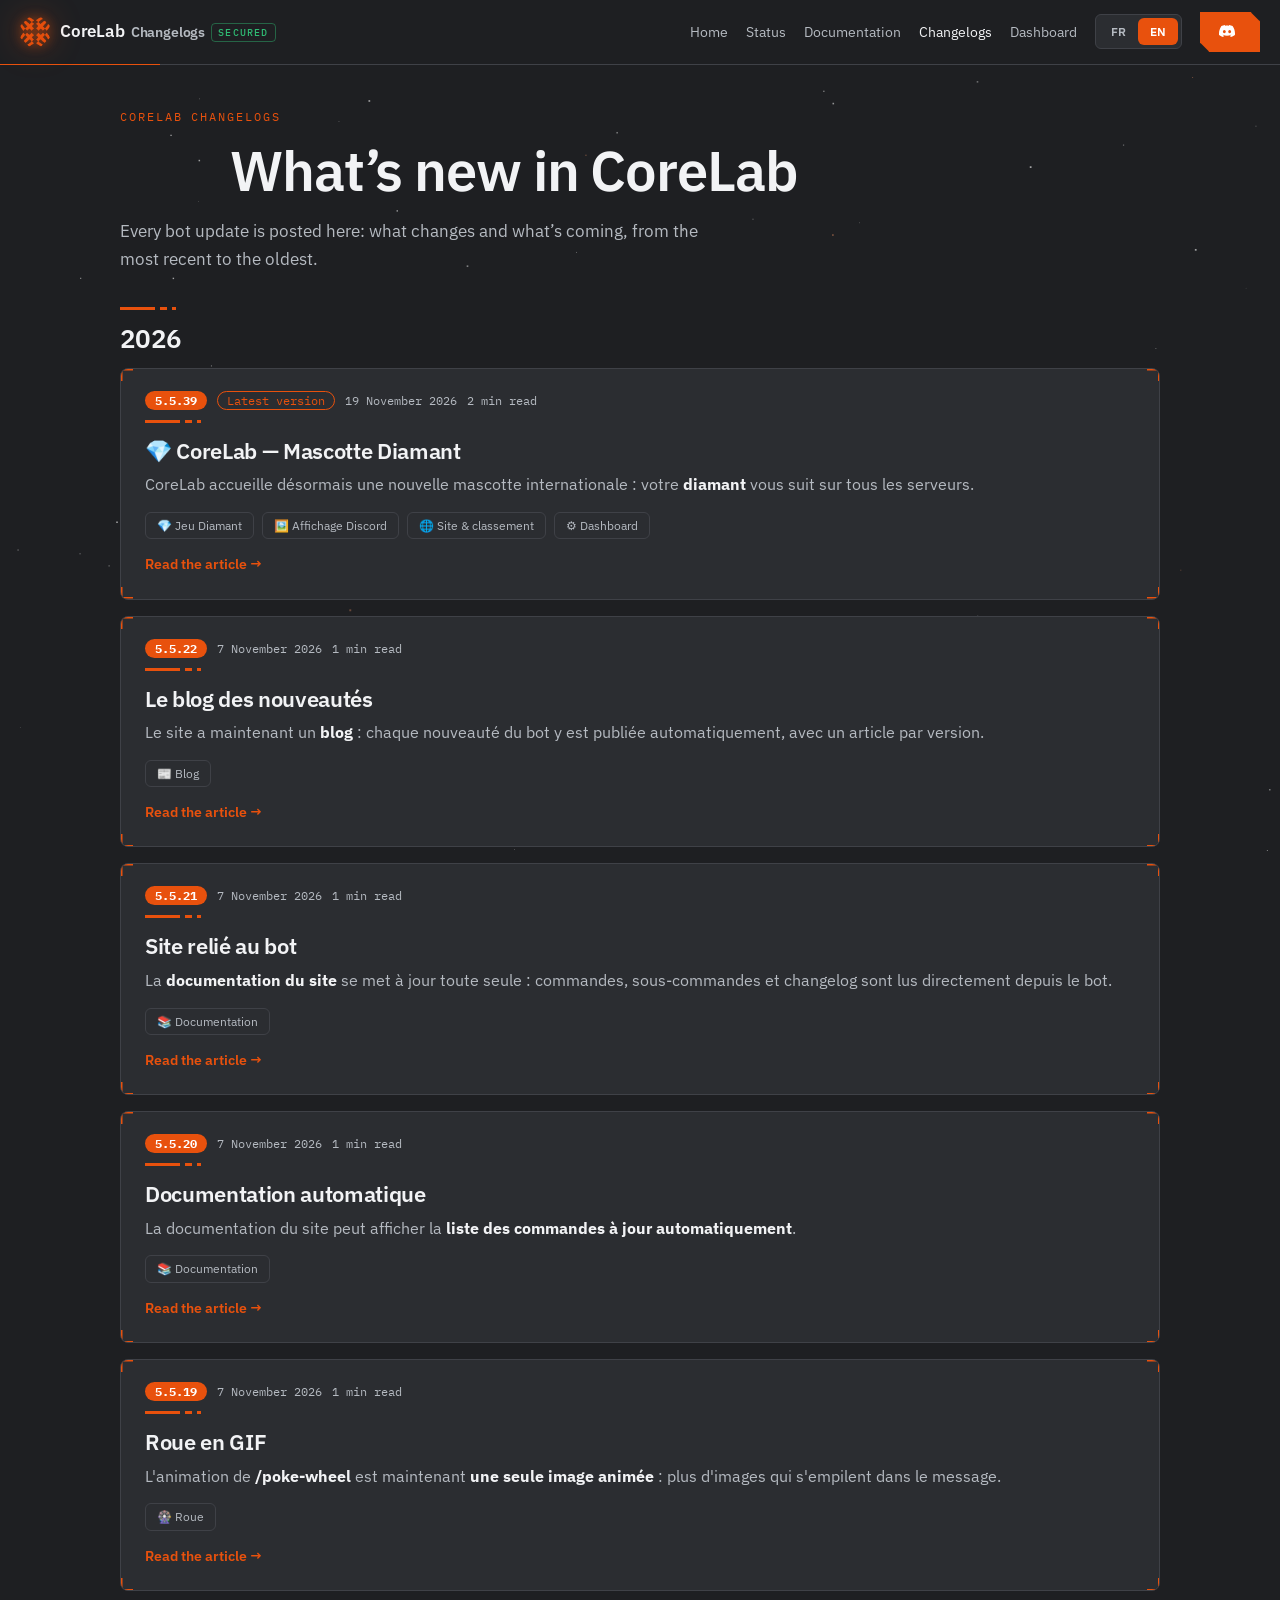
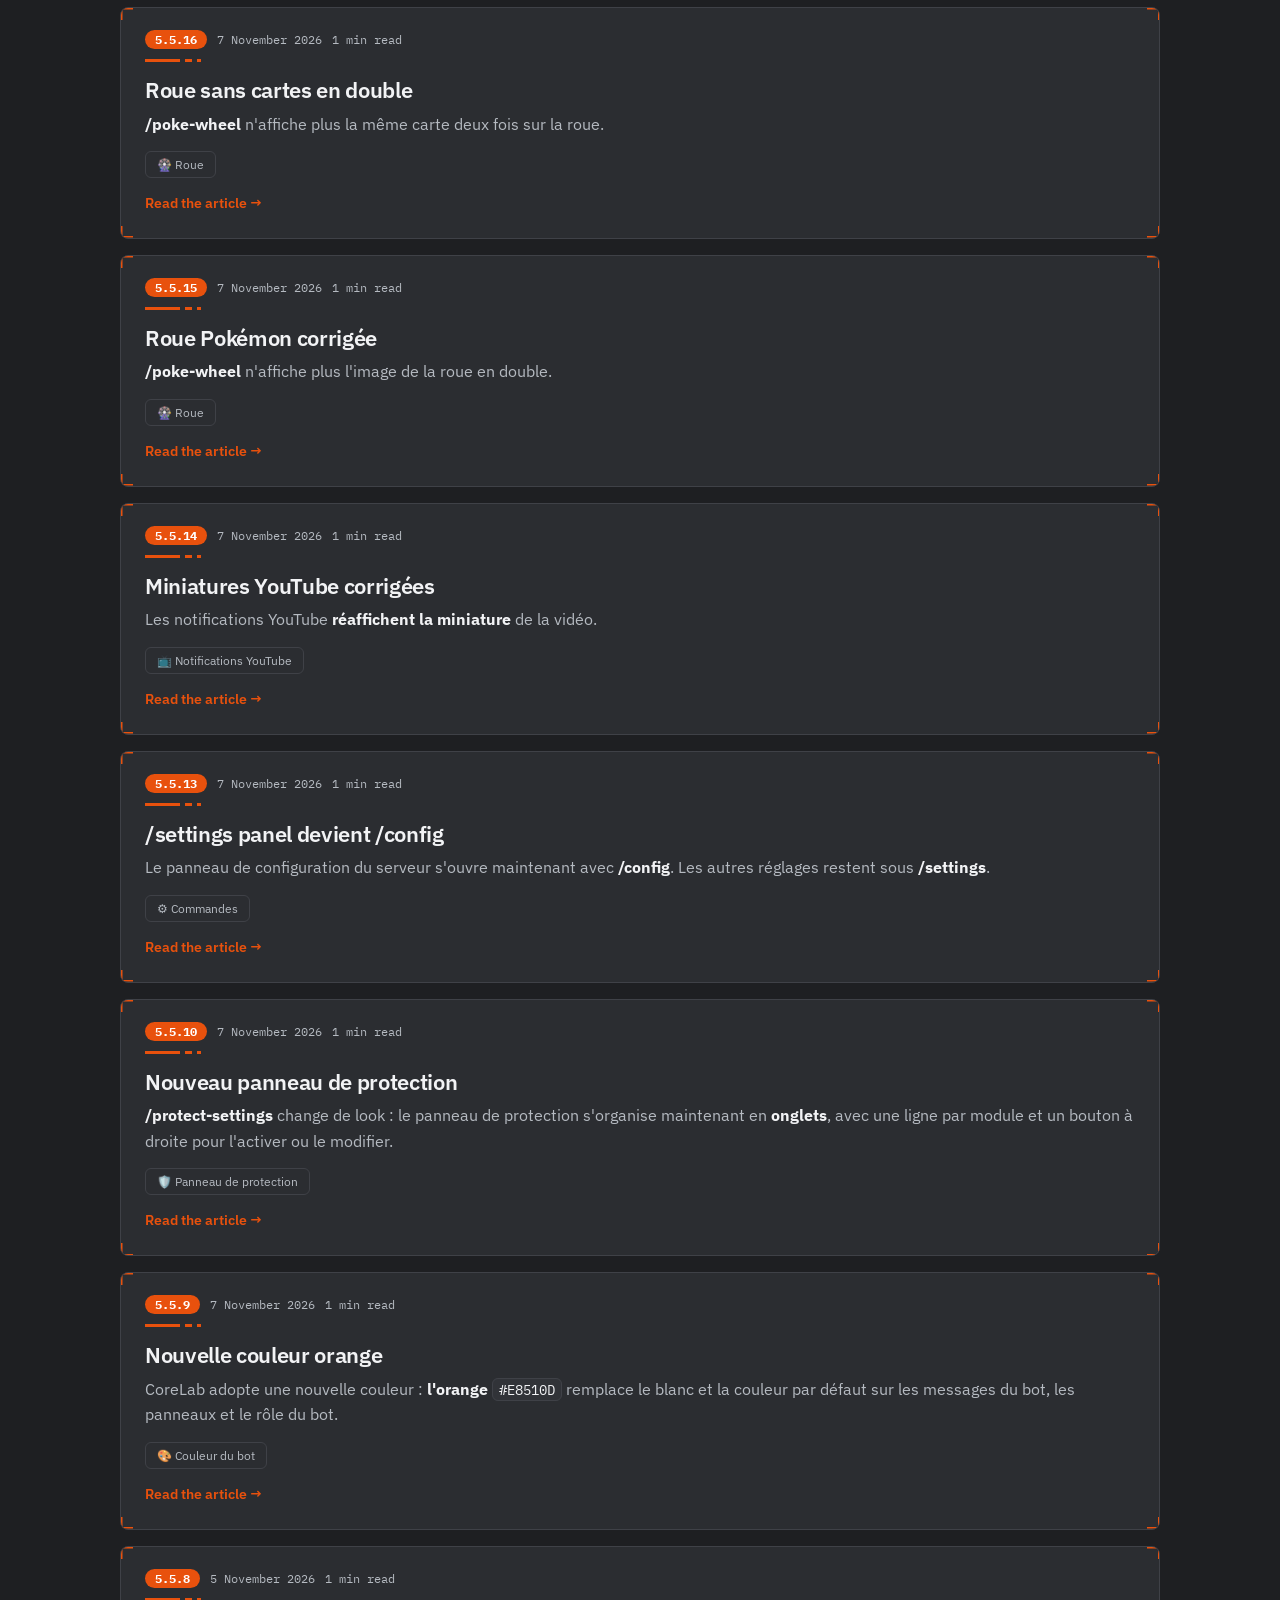
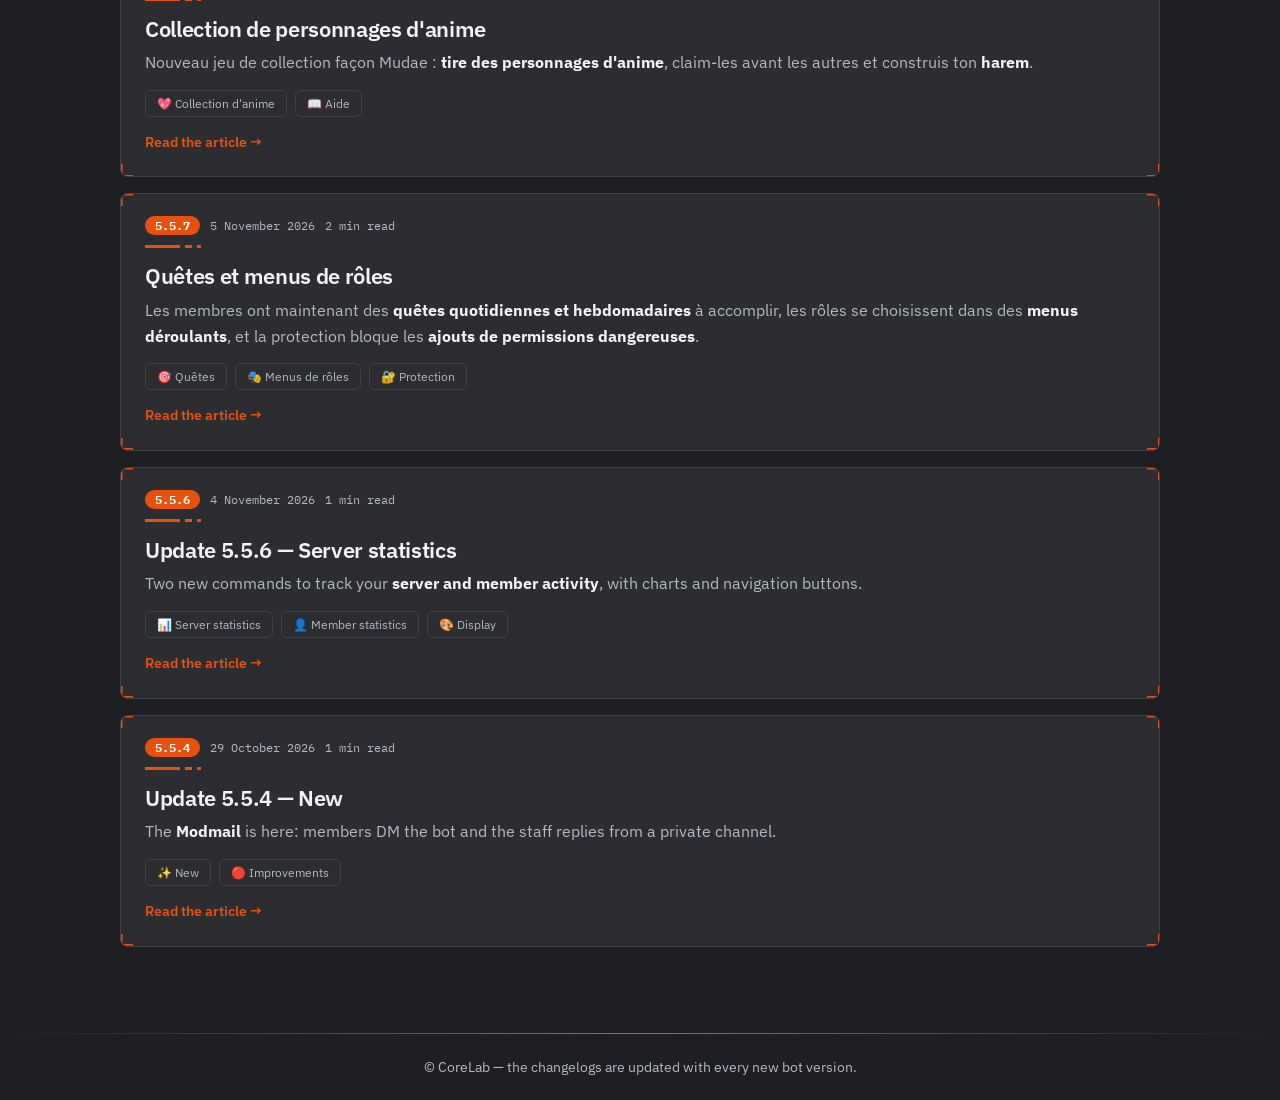
==== commit da6ec27b: "changement de nom ajout de suppréssion etc" ====
--- a/blog.html
+++ b/blog.html
@@ -1,301 +1 @@
-<!DOCTYPE html>
-<html lang="fr">
-<head>
-<meta charset="utf-8">
-<meta name="viewport" content="width=device-width, initial-scale=1, viewport-fit=cover">
-<link rel="icon" type="image/png" href="[data-uri]">
-<link rel="preconnect" href="https://fonts.googleapis.com">
-<link rel="preconnect" href="https://fonts.gstatic.com" crossorigin>
-<link href="https://fonts.googleapis.com/css2?family=Bricolage+Grotesque:opsz,wght@12..96,400;12..96,600;12..96,800&display=swap" rel="stylesheet">
-<title>CoreLab Blog</title>
-<style>
-
-
-:root{--ac:#e8510d;--fg:#fff;--mut:#b5bac1;--card:#2b2d31;--bd:#3f4147;--r:14px;--f:system-ui,-apple-system,"Segoe UI",Roboto,sans-serif;--m:ui-monospace,Menlo,Consolas,monospace;box-sizing:border-box;padding-top:env(safe-area-inset-top,0px);padding-bottom:env(safe-area-inset-bottom,0px)}
-html{scroll-padding-top:80px;scroll-behavior:smooth}
-*,*::before,*::after{box-sizing:inherit}
-body{margin:0;color:var(--fg);font-family:var(--f);line-height:1.6;min-height:100vh;background-color:#000;background-image:url("data:image/svg+xml,%3Csvg xmlns='http://www.w3.org/2000/svg' width='34.64' height='60' viewBox='0 0 34.64 60'%3E%3Cpath d='M17.32 10L34.64 20V40L17.32 50L0 40V20ZM17.32 30V50M17.32 30L0 20M17.32 30L34.64 20M17.32 0V10M17.32 50V60' fill='none' stroke='white' stroke-opacity='.09' stroke-width='1'/%3E%3C/svg%3E");background-size:52px 90px;animation:up 8s linear infinite}
-@keyframes up{to{background-position:0 -90px}}
-@media(prefers-reduced-motion:reduce){body{animation:none}}
-body::before{content:"";position:fixed;inset:0;z-index:-1;pointer-events:none;background:radial-gradient(ellipse 70% 55% at 50% 0%,rgba(255,255,255,.07),transparent 70%),radial-gradient(ellipse 120% 90% at 50% 40%,transparent 35%,#000 100%)}
-a{color:inherit;text-decoration:none}
-.top{position:sticky;top:0;z-index:50;background:rgba(0,0,0,.82);-webkit-backdrop-filter:blur(10px);backdrop-filter:blur(10px);border-bottom:1px solid var(--bd)}
-.tin{max-width:1440px;margin:0 auto;padding:11px 20px;display:flex;align-items:center;gap:14px}
-.burger{display:none;border:1px solid var(--bd);background:var(--card);color:var(--fg);border-radius:10px;width:38px;height:38px;font-size:18px;cursor:pointer}
-.logo{display:flex;align-items:center;font-weight:800;font-size:18px;letter-spacing:-.02em;white-space:nowrap}.logo img{width:28px;height:28px;border-radius:8px;margin-right:10px}.logo small{color:var(--mut);font-weight:600;margin-left:6px;font-size:14px}
-.sbtn{flex:1;max-width:400px;display:flex;align-items:center;gap:10px;padding:9px 14px;border:1px solid var(--bd);border-radius:var(--r);background:var(--card);color:var(--mut);font:14px var(--f);cursor:pointer;text-align:left}
-.sbtn kbd{margin-left:auto;font:11px var(--m);border:1px solid var(--bd);border-radius:6px;padding:1px 6px}
-.tl{display:flex;gap:18px;font-size:14px;color:var(--mut);margin-left:auto;align-items:center}.tl a:hover{color:var(--fg)}
-.lang{display:flex;border:1px solid var(--bd);border-radius:999px;padding:3px;background:var(--card)}
-.lang button{border:0;background:transparent;color:var(--mut);font:600 12px var(--f);padding:6px 12px;border-radius:999px;cursor:pointer}.lang button.on{background:var(--fg);color:#000}
-.btn{display:inline-block;padding:8px 16px;border-radius:var(--r);border:1px solid var(--fg);background:var(--fg);color:#000;font-weight:600;font-size:13px;white-space:nowrap}.btn:hover{color:#000}.btn svg{width:16px;height:16px;vertical-align:-3px;margin-right:6px}
-
-.wrap{max-width:860px;margin:0 auto;padding:44px 20px 70px}
-.pg{display:grid;grid-template-columns:250px minmax(0,1fr) 230px;gap:44px;max-width:1280px;margin:0 auto;padding:40px 24px 80px;align-items:start}
-.eyebrow{font:12px var(--m);letter-spacing:.16em;text-transform:uppercase;color:var(--mut)}
-h1{font-size:clamp(34px,6vw,52px);letter-spacing:-.03em;line-height:1.08;margin:8px 0 12px}
-.lead{color:var(--mut);font-size:17px;max-width:680px;margin:0 0 30px}
-.yr{font-size:26px;letter-spacing:-.02em;margin:34px 0 14px}
-.post{display:block;border:1px solid var(--bd);background:var(--card);border-radius:var(--r);padding:22px 24px;margin:0 0 16px;transition:border-color .15s,transform .15s}
-.post:hover{border-color:#3f4147;transform:translateY(-2px)}
-.meta{display:flex;flex-wrap:wrap;gap:10px;align-items:center;font:12px var(--m);color:var(--mut);margin:0 0 10px}
-.ver{color:#000;background:var(--fg);border-radius:999px;padding:2px 10px;font-weight:700}
-.vt{border:1px solid var(--fg);border-radius:999px;padding:1px 9px;color:var(--fg)}
-.post h2{margin:0 0 8px;font-size:22px;letter-spacing:-.015em;line-height:1.25}
-.post p{margin:0;color:var(--mut)}
-.post p b{color:var(--fg)}
-.chips{display:flex;flex-wrap:wrap;gap:8px;margin:14px 0 0}
-.chip{font-size:12px;border:1px solid var(--bd);border-radius:999px;padding:3px 11px;color:var(--mut)}
-.more{display:inline-block;margin-top:14px;font-weight:600;font-size:14px;color:var(--ac)}
-code{font:.9em var(--m);background:#313338;border:1px solid var(--bd);border-radius:6px;padding:1px 6px}
-/* ----- barre latérale gauche (liste des articles) ----- */
-.side,.toc{position:sticky;top:84px;max-height:calc(100vh - 100px);overflow:auto;scrollbar-width:thin}
-.side h3{font-size:24px;letter-spacing:-.02em;margin:0 0 22px}
-.side h3 a:hover{color:var(--ac)}
-.side h4{font-size:20px;letter-spacing:-.02em;margin:0 0 12px}
-.side a.it{display:block;padding:7px 0;color:#d4d4d4;font-size:15px;line-height:1.4}
-.side a.it:hover{color:var(--ac)}
-.side a.it.on{color:var(--ac)}
-.side h4:not(:first-of-type){margin-top:22px}
-/* ----- article ----- */
-.art{min-width:0}
-.back{display:inline-block;margin:0 0 18px;color:var(--mut);font-size:14px}.back:hover{color:var(--fg)}
-.art h1{font-size:clamp(30px,4.6vw,46px);line-height:1.1;margin:0 0 18px}
-.info{color:var(--mut);font-size:14px;margin:0 0 22px;display:flex;flex-wrap:wrap;gap:10px;align-items:center}
-.info .vt,.info .ver{font:12px var(--m)}
-.auth{display:flex;flex-wrap:wrap;gap:12px 44px;margin:0 0 26px}
-.au{display:flex;align-items:center;gap:12px}
-.av{width:58px;height:58px;border-radius:50%;flex:none;display:grid;place-items:center;background:#313338;border:1px solid var(--bd);font-weight:800;font-size:22px;overflow:hidden}
-.av{position:relative}.av img{position:absolute;inset:0;width:100%;height:100%;object-fit:cover}
-.au b{display:block;color:var(--ac);font-size:18px;line-height:1.2}
-.au small{color:#d4d4d4;font-size:14px}
-.sum{color:#d4d4d4;font-size:17px;margin:0 0 26px}
-.sum b,.art li b{color:var(--fg)}
-.hero{position:relative;border-radius:var(--r);overflow:hidden;border:1px solid var(--bd);margin:0 0 10px;padding:46px 20px 34px;text-align:center;
-background:radial-gradient(ellipse 70% 90% at 50% 0%,rgba(255,255,255,.10),transparent 70%),#1e1f22}
-.hero::before{content:"";position:absolute;inset:0;opacity:.9;pointer-events:none;background-image:url("data:image/svg+xml,%3Csvg xmlns='http://www.w3.org/2000/svg' width='34.64' height='60' viewBox='0 0 34.64 60'%3E%3Cpath d='M17.32 10L34.64 20V40L17.32 50L0 40V20ZM17.32 30V50M17.32 30L0 20M17.32 30L34.64 20M17.32 0V10M17.32 50V60' fill='none' stroke='white' stroke-opacity='.08' stroke-width='1'/%3E%3C/svg%3E");background-size:52px 90px}
-.hero>*{position:relative}
-.hero img{width:64px;height:64px;border-radius:18px;margin:0 auto 12px;display:block}
-.hero .hn{font-size:clamp(34px,7vw,64px);font-weight:900;letter-spacing:-.04em;line-height:1}
-.hero .hv{display:inline-block;margin-top:14px;background:var(--fg);color:#000;border-radius:999px;padding:6px 22px;font-weight:900;letter-spacing:.14em;font-size:clamp(13px,2.4vw,20px);text-transform:uppercase}
-.hero .hs{display:flex;flex-wrap:wrap;justify-content:center;gap:12px;margin-top:26px}
-.hero .hs span{width:54px;height:54px;border-radius:16px;display:grid;place-items:center;font-size:24px;background:rgba(255,255,255,.06);border:1px solid var(--bd);box-shadow:0 6px 18px rgba(0,0,0,.5)}
-.art h2{font-size:clamp(24px,3.4vw,32px);letter-spacing:-.025em;line-height:1.2;margin:46px 0 16px}
-.art ul{padding-left:22px;margin:0}
-.art li{margin:0 0 12px;color:#d4d4d4;padding-left:4px}
-.art li::marker{color:var(--ac)}
-.tg{display:inline-block;font:700 11px var(--m);letter-spacing:.04em;text-transform:uppercase;border-radius:6px;padding:1px 7px;margin-right:8px;vertical-align:1px;border:1px solid}
-.tg.add{color:#4ade80;border-color:rgba(74,222,128,.4);background:rgba(74,222,128,.08)}
-.tg.chg{color:#7aa7ff;border-color:rgba(122,167,255,.4);background:rgba(122,167,255,.08)}
-.tg.fix{color:#c4a1ff;border-color:rgba(196,161,255,.4);background:rgba(196,161,255,.08)}
-.tg.warn{color:#fbbf24;border-color:rgba(251,191,36,.4);background:rgba(251,191,36,.08)}
-.tg.info{color:#b5bac1;border-color:#3a3a3a;background:rgba(255,255,255,.04)}
-/* ----- sommaire droite ----- */
-.toc{border-left:1px solid var(--bd);padding-left:18px}
-.toc small{display:block;font:11px var(--m);letter-spacing:.14em;text-transform:uppercase;color:var(--mut);margin:0 0 12px}
-.toc a{display:block;padding:7px 0;font-size:14px;line-height:1.4;color:#d4d4d4}
-.toc a:hover,.toc a.on{color:var(--ac)}
-.nav2{display:flex;justify-content:space-between;gap:14px;margin-top:44px;flex-wrap:wrap}
-.nav2 a{border:1px solid var(--bd);background:var(--card);border-radius:var(--r);padding:12px 16px;font-size:14px;max-width:48%}
-.nav2 a:hover{border-color:#3f4147}.nav2 small{display:block;color:var(--mut);font:11px var(--m);text-transform:uppercase;letter-spacing:.1em}
-.note{border:1px solid var(--bd);border-radius:var(--r);padding:16px;color:var(--mut)}
-footer{border-top:1px solid var(--bd);padding:22px 20px;text-align:center;color:var(--mut);font-size:13px}
-@media(max-width:1150px){.pg{grid-template-columns:230px minmax(0,1fr);gap:34px}.toc{display:none}}
-@media(max-width:860px){.pg{grid-template-columns:minmax(0,1fr);padding-top:28px}.side{display:none}.auth{gap:12px 28px}}
-@media(max-width:700px){.tl a.nl{display:none}.nav2 a{max-width:100%}}
-
-/* ===== Accent #e8510d ===== */
-:root{--ac:#e8510d}
-::selection{background:#e8510d;color:#fff}
-body::before{background:radial-gradient(ellipse 60% 45% at 50% 0%,rgba(232,81,13,.22),transparent 70%),radial-gradient(ellipse 70% 55% at 50% 0%,rgba(255,255,255,.05),transparent 70%),radial-gradient(ellipse 120% 90% at 50% 40%,transparent 35%,#000 100%)}
-.btn{background:var(--ac);border-color:var(--ac);color:#fff}
-.btn:hover,nav ul a.btn:hover,.tl a.btn:hover{color:#fff;box-shadow:0 6px 22px rgba(232,81,13,.45)}
-.btn.ghost{background:transparent;border-color:var(--fg);color:var(--fg)}
-.btn.ghost:hover{color:var(--fg);box-shadow:none}
-.lang button.on{background:var(--ac);color:#fff}
-.eyebrow{color:var(--ac)}
-nav ul a:hover,.tl a:hover{color:var(--ac)}
-a:focus-visible,button:focus-visible{outline:2px solid var(--ac);outline-offset:2px}
-.ver{background:var(--ac);color:#fff}
-.vt{border-color:var(--ac);color:var(--ac)}
-.hero{background:radial-gradient(ellipse 70% 90% at 50% 0%,rgba(232,81,13,.30),transparent 70%),#1e1f22}
-.hero .hv{background:var(--ac);color:#fff}
-.post:hover,.nav2 a:hover{border-color:var(--ac)}
-.toc{border-left-color:rgba(232,81,13,.45)}
-
-/* ===== Profil auteur ===== */
-.au{background:none;border:0;color:inherit;font:inherit;text-align:left;cursor:pointer;padding:4px 14px 4px 4px;margin:-4px;border-radius:999px;transition:background .15s}
-.au:hover{background:rgba(232,81,13,.12)}
-.au:hover b{text-decoration:underline}
-.pf-o{position:fixed;inset:0;z-index:200;display:grid;place-items:center;padding:calc(18px + env(safe-area-inset-top,0px)) 16px calc(18px + env(safe-area-inset-bottom,0px));background:rgba(0,0,0,.72);-webkit-backdrop-filter:blur(6px);backdrop-filter:blur(6px);animation:pfo .18s ease}
-.pf{position:relative;width:100%;max-width:440px;max-height:100%;overflow:auto;background:var(--card);border:1px solid var(--bd);border-radius:22px;box-shadow:0 24px 80px rgba(0,0,0,.7),0 0 0 1px rgba(232,81,13,.18);animation:pfc .22s ease}
-@keyframes pfo{from{opacity:0}}
-@keyframes pfc{from{opacity:0;transform:translateY(14px) scale(.97)}}
-@media(prefers-reduced-motion:reduce){.pf-o,.pf{animation:none}}
-.pf-b{height:130px;background-size:cover;background-position:center;background-color:#120803;position:relative;
-background-image:radial-gradient(ellipse 80% 120% at 50% 0%,rgba(232,81,13,.65),transparent 72%),url("data:image/svg+xml,%3Csvg xmlns='http://www.w3.org/2000/svg' width='34.64' height='60' viewBox='0 0 34.64 60'%3E%3Cpath d='M17.32 10L34.64 20V40L17.32 50L0 40V20ZM17.32 30V50M17.32 30L0 20M17.32 30L34.64 20M17.32 0V10M17.32 50V60' fill='none' stroke='white' stroke-opacity='.12' stroke-width='1'/%3E%3C/svg%3E");background-size:auto,52px 90px}
-.pf-x{position:absolute;top:12px;right:12px;z-index:2;width:34px;height:34px;border-radius:50%;border:1px solid rgba(255,255,255,.25);background:rgba(0,0,0,.45);color:#fff;font-size:16px;cursor:pointer;display:grid;place-items:center}
-.pf-x:hover{background:var(--ac);border-color:var(--ac)}
-.pf-h{padding:0 24px;margin-top:-54px;position:relative}
-.pf-av{width:108px;height:108px;border-radius:50%;border:4px solid var(--card);box-shadow:0 0 0 2px var(--ac),0 0 28px rgba(232,81,13,.5);background:#313338;display:grid;place-items:center;font-weight:800;font-size:44px;overflow:hidden;position:relative}
-.pf-av img{position:absolute;inset:0;width:100%;height:100%;object-fit:cover}
-.pf-n{font-size:28px;font-weight:800;letter-spacing:-.025em;line-height:1.15;margin:14px 0 8px}
-.pf-r{display:inline-block;font:700 12px var(--m);letter-spacing:.06em;text-transform:uppercase;color:var(--ac);border:1px solid rgba(232,81,13,.55);background:rgba(232,81,13,.1);border-radius:999px;padding:3px 12px}
-.pf-s{padding:20px 24px 24px}
-.pf-k{font:11px var(--m);letter-spacing:.14em;text-transform:uppercase;color:var(--ac);margin:0 0 8px}
-.pf-bio{border:1px solid var(--bd);background:#2b2d31;border-radius:var(--r);padding:14px 16px;color:#d4d4d4;font-size:15px;margin:0 0 16px}
-.pf-st{display:grid;grid-template-columns:repeat(3,1fr);gap:10px;margin:0 0 18px}
-.pf-st div{border:1px solid var(--bd);background:#2b2d31;border-radius:var(--r);padding:12px 8px;text-align:center}
-.pf-st b{display:block;font-size:20px;letter-spacing:-.02em;color:var(--ac);line-height:1.2}
-.pf-st small{display:block;margin-top:2px;font-size:11px;color:var(--mut)}
-.pf-l{display:flex;flex-wrap:wrap;gap:10px}
-.pf-l a{flex:1 1 150px;text-align:center;padding:10px 14px;border-radius:var(--r);border:1px solid var(--bd);background:#2b2d31;font-weight:600;font-size:14px}
-.pf-l a:hover{border-color:var(--ac);color:var(--ac)}
-.pf-l a.main{background:var(--ac);border-color:var(--ac);color:#fff}
-.pf-l a.main:hover{color:#fff;box-shadow:0 6px 22px rgba(232,81,13,.45)}
-
-/* ===== Design CoreLab (identique à la page d'accueil) ===== */
-:root{--bg:#1e1f22;--fg:#f2f3f5;--mut:#b5bac1;--card:#2b2d31;--bd:#3f4147;--r:16px;--ac:#e8510d;--ac2:#ff7a3d;--f:"Bricolage Grotesque",system-ui,-apple-system,"Segoe UI",Roboto,sans-serif}
-body{background:var(--bg)!important;background-image:none!important;animation:none!important;font-family:var(--f);-webkit-font-smoothing:antialiased}
-body::before{background:radial-gradient(ellipse 70% 50% at 50% -5%,rgba(232,81,13,.2),transparent 70%),radial-gradient(ellipse 50% 40% at 100% 60%,rgba(232,81,13,.06),transparent 70%)!important}
-::selection{background:var(--ac);color:#fff}
-.top,header.sh{position:sticky;top:0;z-index:50;padding-top:env(safe-area-inset-top,0px);background:rgba(30,31,34,.72)!important;-webkit-backdrop-filter:blur(14px);backdrop-filter:blur(14px);border-bottom:1px solid var(--bd)}
-.tin{min-height:64px;padding-top:0!important;padding-bottom:0!important}
-.logo{font-weight:800;font-size:20px;letter-spacing:-.02em}
-.logo img{width:30px;height:30px;border-radius:8px}
-.logo small{font-size:14px}
-.tl,nav ul{font-size:14px}
-.btn{border-radius:999px;font-family:var(--f);transition:transform .15s,box-shadow .15s}
-.btn:hover{transform:translateY(-2px)}
-.btn.sm,.tl .btn,nav .btn{padding:9px 18px;font-size:13px}
-.lang{background:var(--card)}
-h1,h2{font-weight:800;letter-spacing:-.035em}
-h1{line-height:1.05}
-.card,.tile,.rows,.hist,.overall,.rel{border-radius:16px}
-#side a.on,.num,.badge,.rel .vt,.pvm .bt,.tag:hover,.code button:hover{background:var(--ac)!important;color:#fff!important}
-footer{border-top:1px solid var(--bd)}
-
-</style>
-<link rel="stylesheet" href="fx.css">
-<link rel="stylesheet" href="pro.css">
-</head>
-<body>
-<header class="top"><div class="tin">
-<a class="logo" href="index.html"><img src="[data-uri]" alt="">CoreLab<small>Blog</small></a>
-<div class="tl"><a class="nl" href="index.html" data-u="home"></a><a class="nl" href="status.html" data-u="status"></a><a class="nl" href="docs.html" data-u="docs"></a><a class="nl on" href="blog.html" data-u="blog" style="color:var(--fg)"></a><a class="nl" href="dashboard.html" data-u="dashboard"></a>
-<div class="lang" role="group" aria-label="Langue"><button data-l="fr">FR</button><button data-l="en">EN</button></div>
-<a class="btn" href="https://discord.com/oauth2/authorize?client_id=1403513450273177772&scope=bot%20applications.commands&permissions=8" target="_blank" rel="noopener"><svg viewBox="0 0 24 24" fill="currentColor" aria-hidden="true"><path d="M20.317 4.3698a19.7913 19.7913 0 00-4.8851-1.5152.0741.0741 0 00-.0785.0371c-.211.3753-.4447.8648-.6083 1.2495-1.8447-.2762-3.68-.2762-5.4868 0-.1636-.3933-.4058-.8742-.6177-1.2495a.077.077 0 00-.0785-.037 19.7363 19.7363 0 00-4.8852 1.515.0699.0699 0 00-.0321.0277C.5334 9.0458-.319 13.5799.0992 18.0578a.0824.0824 0 00.0312.0561c2.0528 1.5076 4.0413 2.4228 5.9929 3.0294a.0777.0777 0 00.0842-.0276c.4616-.6304.8731-1.2952 1.226-1.9942a.076.076 0 00-.0416-.1057c-.6528-.2476-1.2743-.5495-1.8722-.8923a.077.077 0 01-.0076-.1277c.1258-.0943.2517-.1923.3718-.2914a.0743.0743 0 01.0776-.0105c3.9278 1.7933 8.18 1.7933 12.0614 0a.0739.0739 0 01.0785.0095c.1202.099.246.1981.3728.2924a.077.077 0 01-.0066.1276 12.2986 12.2986 0 01-1.873.8914.0766.0766 0 00-.0407.1067c.3604.698.7719 1.3628 1.225 1.9932a.076.076 0 00.0842.0286c1.961-.6067 3.9495-1.5219 6.0023-3.0294a.077.077 0 00.0313-.0552c.5004-5.177-.8382-9.6739-3.5485-13.6604a.061.061 0 00-.0312-.0286zM8.02 15.3312c-1.1825 0-2.1569-1.0857-2.1569-2.419 0-1.3332.9555-2.4189 2.157-2.4189 1.2108 0 2.1757 1.0952 2.1568 2.419 0 1.3332-.9555 2.4189-2.1569 2.4189zm7.9748 0c-1.1825 0-2.1569-1.0857-2.1569-2.419 0-1.3332.9554-2.4189 2.1569-2.4189 1.2108 0 2.1757 1.0952 2.1568 2.419 0 1.3332-.946 2.4189-2.1568 2.4189Z"/></svg><span data-u="invite"></span></a>
-</div></div></header>
-<main class="wrap" id="main"></main>
-<footer><span data-u="f1"></span></footer>
-<script>
-var BOT_API="https://corelab-bot.onrender.com";
-var U={
-fr:{home:"Accueil",status:"Statut",docs:"Documentation",blog:"Blog",dashboard:"Dashboard",eyebrow:"Blog CoreLab",h1:"Les nouveautés de CoreLab",lead:"Chaque mise à jour du bot est publiée ici : ce qui change, ce qui arrive, de la plus récente à la plus ancienne.",latest:"Dernière version",read:"Lire l’article →",back:"← Tous les articles",prev:"Article précédent",next:"Article suivant",load:"Chargement…",err:"Impossible de charger les articles pour le moment. Réessaie dans un instant.",empty:"Aucun article pour le moment.",upd:"Mise à jour",f1:"© CoreLab — le blog se met à jour à chaque nouvelle version du bot."},
-en:{home:"Home",status:"Status",docs:"Documentation",blog:"Blog",dashboard:"Dashboard",eyebrow:"CoreLab blog",h1:"What’s new in CoreLab",lead:"Every bot update is posted here: what changes and what’s coming, from the most recent to the oldest.",latest:"Latest version",read:"Read the article →",back:"← All articles",prev:"Previous article",next:"Next article",load:"Loading…",err:"Unable to load the articles right now. Please try again shortly.",empty:"No articles yet.",upd:"Update",f1:"© CoreLab — the blog is updated with every new bot version."}
-};
-Object.assign(U.fr,{pf:{close:"Fermer",view:"Voir le profil",about:"À propos",arts:"Articles",last:"Dernière version",since:"Depuis",disc:"Serveur Discord"},blogt:"Blog",toc:"Sur cette page",rd1:"minute de lecture",rdn:"minutes de lecture",tg:{"+":"Nouveau","~":"Amélioré","-":"Corrigé","!":"Attention","i":"Info"}});
-Object.assign(U.en,{pf:{close:"Close",view:"View profile",about:"About",arts:"Articles",last:"Latest version",since:"Since",disc:"Discord server"},blogt:"Blog",toc:"On this page",rd1:"min read",rdn:"min read",tg:{"+":"New","~":"Improved","-":"Fixed","!":"Heads-up","i":"Info"}});
-/* Auteur par défaut (cliquable -> profil). Champs : nom, role, avatar, banner, bio, links:[{label,url,main}] — bio/role/label peuvent être {fr,en} */
-var AUTH=[{nom:"Bratony",avatar:"bratony.png",role:{fr:"Développeur principal",en:"Lead developer"},
-bio:{fr:"Développeur et mainteneur de **CoreLab**.",en:"Developer and maintainer of **CoreLab**."},
-links:[{label:{fr:"Serveur Discord",en:"Discord server"},url:"https://discord.gg/WecpyxrSBT"},{label:{fr:"Inviter le bot",en:"Invite the bot"},url:"https://discord.com/oauth2/authorize?client_id=1403513450273177772&scope=bot%20applications.commands&permissions=8",main:1}]}];
-var L="fr";
-try{L=localStorage.getItem("cd_lang")||((navigator.language||"fr").slice(0,2)==="fr"?"fr":"en")}catch(e){L=(navigator.language||"fr").slice(0,2)==="fr"?"fr":"en"}
-var LOCAL=[],FROMBOT=[],POSTS=[],STATE="load";
-function esc(s){return String(s==null?"":s).replace(/&/g,"&amp;").replace(/</g,"&lt;").replace(/>/g,"&gt;").replace(/"/g,"&quot;")}
-function fmt(t){return esc(t).replace(/\*\*([^*]+)\*\*/g,"<b>$1</b>").replace(/`([^`]+)`/g,"<code>$1</code>")}
-var TAGC={"+":"add","~":"chg","-":"fix","!":"warn","i":"info"};
-function vid(v){return "v"+String(v).trim().replace(/[^0-9A-Za-z]+/g,"-")}
-function cmpV(a,b){var x=String(a).trim().split("."),y=String(b).trim().split(".");for(var i=0;i<Math.max(x.length,y.length);i++){var d=(parseInt(y[i],10)||0)-(parseInt(x[i],10)||0);if(d)return d}return 0}
-/* format du bot (sections/items) -> format commun (modifications) */
-function norm(j){var a=Array.isArray(j)?j:(j&&Array.isArray(j.entries)?j.entries:(j&&Array.isArray(j.releases)?j.releases:[]));
-var T={add:"+",change:"~",warn:"!",info:"i"};
-return a.filter(function(r){return r&&r.version!==undefined}).map(function(r){
-if(Array.isArray(r.sections)&&!r.modifications){var m={};r.sections.forEach(function(s){var k=s.title||"";m[k]=(m[k]||[]).concat((s.items||[]).map(function(i){return "["+(T[i.type]||"~")+"] "+i.text}))});r=Object.assign({},r,{modifications:m})}return r})}
-function merge(){var seen={},out=[];FROMBOT.concat(LOCAL).forEach(function(r){var v=String(r.version).trim();if(!seen[v]){seen[v]=1;out.push(r)}});return out.sort(function(a,b){return cmpV(a.version,b.version)})}
-function pick(x){if(x&&typeof x==="object"&&!Array.isArray(x))return x[L]||x.fr||x.en||"";return x}
-function titleOf(r){var t=String(r.titre||r.title||"").replace(/^\s*[\u{1F4CC}\u{1F4E2}\u{1F4F0}]\uFE0F?\s*/u,"").replace(/^CoreLab\s*[—-]\s*/i,"").replace(/\s*\(\d+(\.\d+)+\)\s*$/,"").trim();
-if(t)return t;var s=sections(r)[0];return (U[L].upd+" "+String(r.version).trim())+(s&&s.t?" — "+s.t.replace(/^[^\wÀ-ÿ]+/,""):"")}
-function sections(r){var m=(L==="en"&&(r.modifications_en||r.changes_en))||r.modifications||r.changes||{};if(Array.isArray(m))m={"":m};
-return Object.keys(m).map(function(k){return {t:k,l:(Array.isArray(m[k])?m[k]:[m[k]]).map(pick).filter(Boolean)}}).filter(function(x){return x.l.length})}
-function dateOf(r){if(!r.date)return "";var d=new Date(String(r.date).slice(0,10)+"T12:00:00");return isNaN(d)?"":d.toLocaleDateString(L==="fr"?"fr-FR":"en-GB",{day:"numeric",month:"long",year:"numeric"})}
-function introOf(r){return (L==="en"&&r.intro_en)?r.intro_en:(r.intro||"")}
-var EM="\\p{Extended_Pictographic}\\uFE0F?(?:\\u200D\\p{Extended_Pictographic}\\uFE0F?)*";
-function emo(t){var m=String(t).match(new RegExp("^\\s*("+EM+")","u"));return m?m[1]:""}
-function yearOf(r){var d=String(r.date||"").slice(0,4);return /^\d{4}$/.test(d)?d:"—"}
-function readT(r){var w=(introOf(r)+" "+sections(r).map(function(s){return s.t+" "+s.l.join(" ")}).join(" ")).split(/\s+/).length,n=Math.max(1,Math.round(w/180)),u=U[L];return n+" "+(n>1?u.rdn:u.rd1)}
-function authorsOf(r){return (Array.isArray(r.auteurs)&&r.auteurs.length)?r.auteurs:AUTH}
-function avInner(x){var n=x.nom||x.name||"";return esc(n.charAt(0).toUpperCase())+(x.avatar?'<img src="'+esc(x.avatar)+'" alt="" onerror="this.remove()">':'')}
-function authHtml(r,pi){var u=U[L],h='<div class="auth">';
-authorsOf(r).forEach(function(x,k){var n=x.nom||x.name||"",ro=pick(x.role)||"";
-h+='<button type="button" class="au" data-pi="'+pi+'" data-ai="'+k+'" title="'+esc(u.pf.view)+'"><div class="av">'+avInner(x)+'</div><div><b>'+esc(n)+'</b><small>'+esc(ro)+'</small></div></button>'});return h+'</div>'}
-function profHtml(x){var u=U[L],t=u.pf,n=x.nom||x.name||"",mine=POSTS.filter(function(r){return authorsOf(r).some(function(y){return (y.nom||y.name)===n})}),
-last=mine[0],first=mine[mine.length-1],bio=pick(x.bio)||"",ds=first&&first.date?new Date(String(first.date).slice(0,10)+"T12:00:00").toLocaleDateString(L==="fr"?"fr-FR":"en-GB",{month:"short",year:"numeric"}):"";
-var h='<div class="pf-b" id="pfb"><button type="button" class="pf-x" aria-label="'+esc(t.close)+'">✕</button></div><div class="pf-h"><div class="pf-av">'+avInner(x)+'</div><div class="pf-n" id="pfn">'+esc(n)+'</div>'+(pick(x.role)?'<span class="pf-r">'+esc(pick(x.role))+'</span>':'')+'</div><div class="pf-s">';
-if(bio)h+='<div class="pf-k">'+t.about+'</div><div class="pf-bio">'+fmt(bio).replace(/\n/g,"<br>")+'</div>';
-h+='<div class="pf-st"><div><b>'+mine.length+'</b><small>'+t.arts+'</small></div><div><b>'+(last?'v'+esc(String(last.version).trim()):'—')+'</b><small>'+t.last+'</small></div><div><b style="font-size:14px;line-height:1.7">'+(ds||'—')+'</b><small>'+t.since+'</small></div></div>';
-var ls=(x.links||[]).filter(function(l){return l&&l.url});
-if(ls.length){h+='<div class="pf-l">';ls.forEach(function(l){h+='<a'+(l.main?' class="main"':'')+' href="'+esc(l.url)+'" target="_blank" rel="noopener">'+esc(pick(l.label)||l.url)+'</a>'});h+='</div>'}
-return h+'</div>'}
-var PFO=null,PFK=null;
-function closeProf(){if(PFO){PFO.remove();PFO=null;document.body.style.overflow="";if(PFK){PFK.focus&&PFK.focus();PFK=null}}}
-function openProf(x,from){closeProf();PFK=from||null;var o=document.createElement("div");o.className="pf-o";
-o.innerHTML='<div class="pf" role="dialog" aria-modal="true" aria-labelledby="pfn">'+profHtml(x)+'</div>';
-document.body.appendChild(o);document.body.style.overflow="hidden";PFO=o;
-if(x.banner){try{o.querySelector("#pfb").style.backgroundImage="url("+JSON.stringify(String(x.banner))+")"}catch(e){}}
-o.addEventListener("click",function(e){if(e.target===o||(e.target.closest&&e.target.closest(".pf-x")))closeProf()});
-var c=o.querySelector(".pf-x");if(c)c.focus()}
-document.addEventListener("click",function(e){var b=e.target.closest&&e.target.closest(".au[data-pi]");if(!b)return;var r=POSTS[+b.dataset.pi],x=r&&authorsOf(r)[+b.dataset.ai];if(x)openProf(x,b)});
-document.addEventListener("keydown",function(e){if(e.key==="Escape")closeProf()});
-window.addEventListener("hashchange",closeProf);
-function sideHtml(cur){var u=U[L],h='<aside class="side"><h3><a href="#">'+u.blogt+'</a></h3>',y="";
-POSTS.forEach(function(r,i){var yy=yearOf(r);if(yy!==y){y=yy;h+='<h4>'+yy+'</h4>'}
-h+='<a class="it'+(i===cur?' on':'')+'" href="#'+vid(r.version)+'">'+esc(titleOf(r))+' ('+esc(String(r.version).trim())+')</a>'});return h+'</aside>'}
-function heroHtml(r,secs){var u=U[L],h='<div class="hero"><img src="logo.png" alt=""><div class="hn">CoreLab</div><div class="hv">'+u.upd+' '+esc(String(r.version).trim())+'</div>',e=secs.map(function(s){return emo(s.t)}).filter(Boolean);
-if(e.length){h+='<div class="hs">';e.forEach(function(x){h+='<span>'+x+'</span>'});h+='</div>'}return h+'</div>'}
-function itemHtml(x){var u=U[L];x=String(x).trim();var m=x.match(/^\[(.)\]\s*/),tag="";
-if(m){x=x.slice(m[0].length);var k=TAGC[m[1]];if(k)tag='<span class="tg '+k+'">'+esc(u.tg[m[1]])+'</span>'}return '<li>'+tag+fmt(x)+'</li>'}
-function infoHtml(r,i){var u=U[L],ds=dateOf(r);return '<div class="info">'+(ds?'<time>'+ds+'</time><span>·</span>':'')+'<span>'+readT(r)+'</span>'+(i===0?'<span class="vt">'+u.latest+'</span>':'')+'</div>'}
-function listHtml(){var u=U[L],h='<div class="eyebrow">'+u.eyebrow+'</div><h1>'+u.h1+'</h1><p class="lead">'+u.lead+'</p>';
-if(STATE==="load"&&!POSTS.length)return h+'<div class="note">'+u.load+'</div>';
-if(!POSTS.length)return h+'<div class="note">'+(STATE==="err"?u.err:u.empty)+'</div>';
-var y="";POSTS.forEach(function(r,i){var secs=sections(r),yy=yearOf(r);if(yy!==y){y=yy;h+='<h2 class="yr">'+yy+'</h2>'}
-h+='<a class="post" href="#'+vid(r.version)+'"><div class="meta"><span class="ver">'+esc(String(r.version).trim())+'</span>'+(i===0?'<span class="vt">'+u.latest+'</span>':'')+(dateOf(r)?'<time>'+dateOf(r)+'</time>':'')+'<span>'+readT(r)+'</span></div><h2>'+esc(titleOf(r))+'</h2>';
-if(introOf(r))h+='<p>'+fmt(introOf(r))+'</p>';
-if(secs.length){h+='<div class="chips">';secs.forEach(function(s){if(s.t)h+='<span class="chip">'+esc(s.t)+'</span>'});h+='</div>'}
-h+='<span class="more">'+u.read+'</span></a>'});return h}
-function postHtml(i){var u=U[L],r=POSTS[i],secs=sections(r);
-var h=sideHtml(i)+'<article class="art"><a class="back" href="#">'+u.back+'</a><h1>'+esc(titleOf(r))+'</h1>'+infoHtml(r,i)+authHtml(r,i);
-if(introOf(r))h+='<p class="sum">'+fmt(introOf(r))+'</p>';
-h+=heroHtml(r,secs);
-secs.forEach(function(sec,k){if(sec.t)h+='<h2 id="s'+k+'">'+esc(sec.t)+'</h2>';h+='<ul>'+sec.l.map(itemHtml).join('')+'</ul>'});
-h+='<div class="nav2">';var nx=POSTS[i-1],pv=POSTS[i+1];
-h+=pv?'<a href="#'+vid(pv.version)+'"><small>'+u.prev+'</small>'+esc(titleOf(pv))+'</a>':'<span></span>';
-h+=nx?'<a href="#'+vid(nx.version)+'" style="text-align:right"><small>'+u.next+'</small>'+esc(titleOf(nx))+'</a>':'<span></span>';
-h+='</div></article>';
-var t=secs.map(function(s,k){return s.t?'<a href="#" data-s="s'+k+'"'+(k===0?' class="on"':'')+'>'+esc(s.t)+'</a>':''}).join('');
-if(t)h+='<nav class="toc"><small>'+u.toc+'</small>'+t+'</nav>';return h}
-var IO=null;
-function spy(){if(IO){IO.disconnect();IO=null}var hs=document.querySelectorAll(".art h2[id]");if(!hs.length||!window.IntersectionObserver)return;
-IO=new IntersectionObserver(function(es){es.forEach(function(e){if(e.isIntersecting)document.querySelectorAll(".toc a").forEach(function(a){a.classList.toggle("on",a.dataset.s===e.target.id)})})},{rootMargin:"-90px 0px -70% 0px"});
-hs.forEach(function(h){IO.observe(h)})}
-document.addEventListener("click",function(e){var a=e.target.closest&&e.target.closest(".toc a[data-s]");if(!a)return;e.preventDefault();var t=document.getElementById(a.dataset.s);if(t)t.scrollIntoView({behavior:"smooth",block:"start"})});
-function render(){var u=U[L];document.documentElement.lang=L;document.title="CoreLab — "+u.blog;
-document.querySelectorAll("[data-u]").forEach(function(e){e.textContent=u[e.dataset.u]});
-document.querySelectorAll(".lang button").forEach(function(b){b.classList.toggle("on",b.dataset.l===L)});
-var id=(location.hash||"").slice(1),idx=-1;POSTS.forEach(function(r,i){if(vid(r.version)===id)idx=i});
-var m=document.getElementById("main");
-if(idx>=0){m.className="pg";m.innerHTML=postHtml(idx);document.title="CoreLab — "+titleOf(POSTS[idx]);spy()}else{m.className="wrap";m.innerHTML=listHtml();if(IO){IO.disconnect();IO=null}}
-try{localStorage.setItem("cd_lang",L)}catch(e){}}
-function getJ(path){return new Promise(function(ok,ko){var t=setTimeout(function(){ko(0)},15000);fetch(BOT_API+path,{cache:"no-store"}).then(function(r){if(!r.ok)throw 0;return r.json()}).then(function(j){clearTimeout(t);ok(j)}).catch(function(e){clearTimeout(t);ko(e)})})}
-function load(){
-fetch("changelog.json?t="+Date.now(),{cache:"no-store"}).then(function(r){if(!r.ok)throw 0;return r.json()}).then(function(j){LOCAL=norm(j);POSTS=merge();STATE="ok";render()}).catch(function(){if(!POSTS.length){STATE="err";render()}});
-getJ("/changelog").then(function(j){FROMBOT=norm(j);if(FROMBOT.length){POSTS=merge();STATE="ok";render()}}).catch(function(){})}
-document.querySelectorAll(".lang button").forEach(function(b){b.addEventListener("click",function(){L=b.dataset.l;render()})});
-window.addEventListener("hashchange",function(){render();window.scrollTo(0,0)});
-render();load();
-</script>
-<script src="fx.js" defer></script>
-</body>
-</html>+<!doctype html><html lang="fr"><head><meta charset="utf-8"><title>CoreLab — Changelogs</title><meta name="viewport" content="width=device-width,initial-scale=1"><meta http-equiv="refresh" content="0;url=changelogs.html"><link rel="canonical" href="changelogs.html"><script>location.replace("changelogs.html"+location.hash)</script></head><body><a href="changelogs.html">Changelogs</a></body></html>
